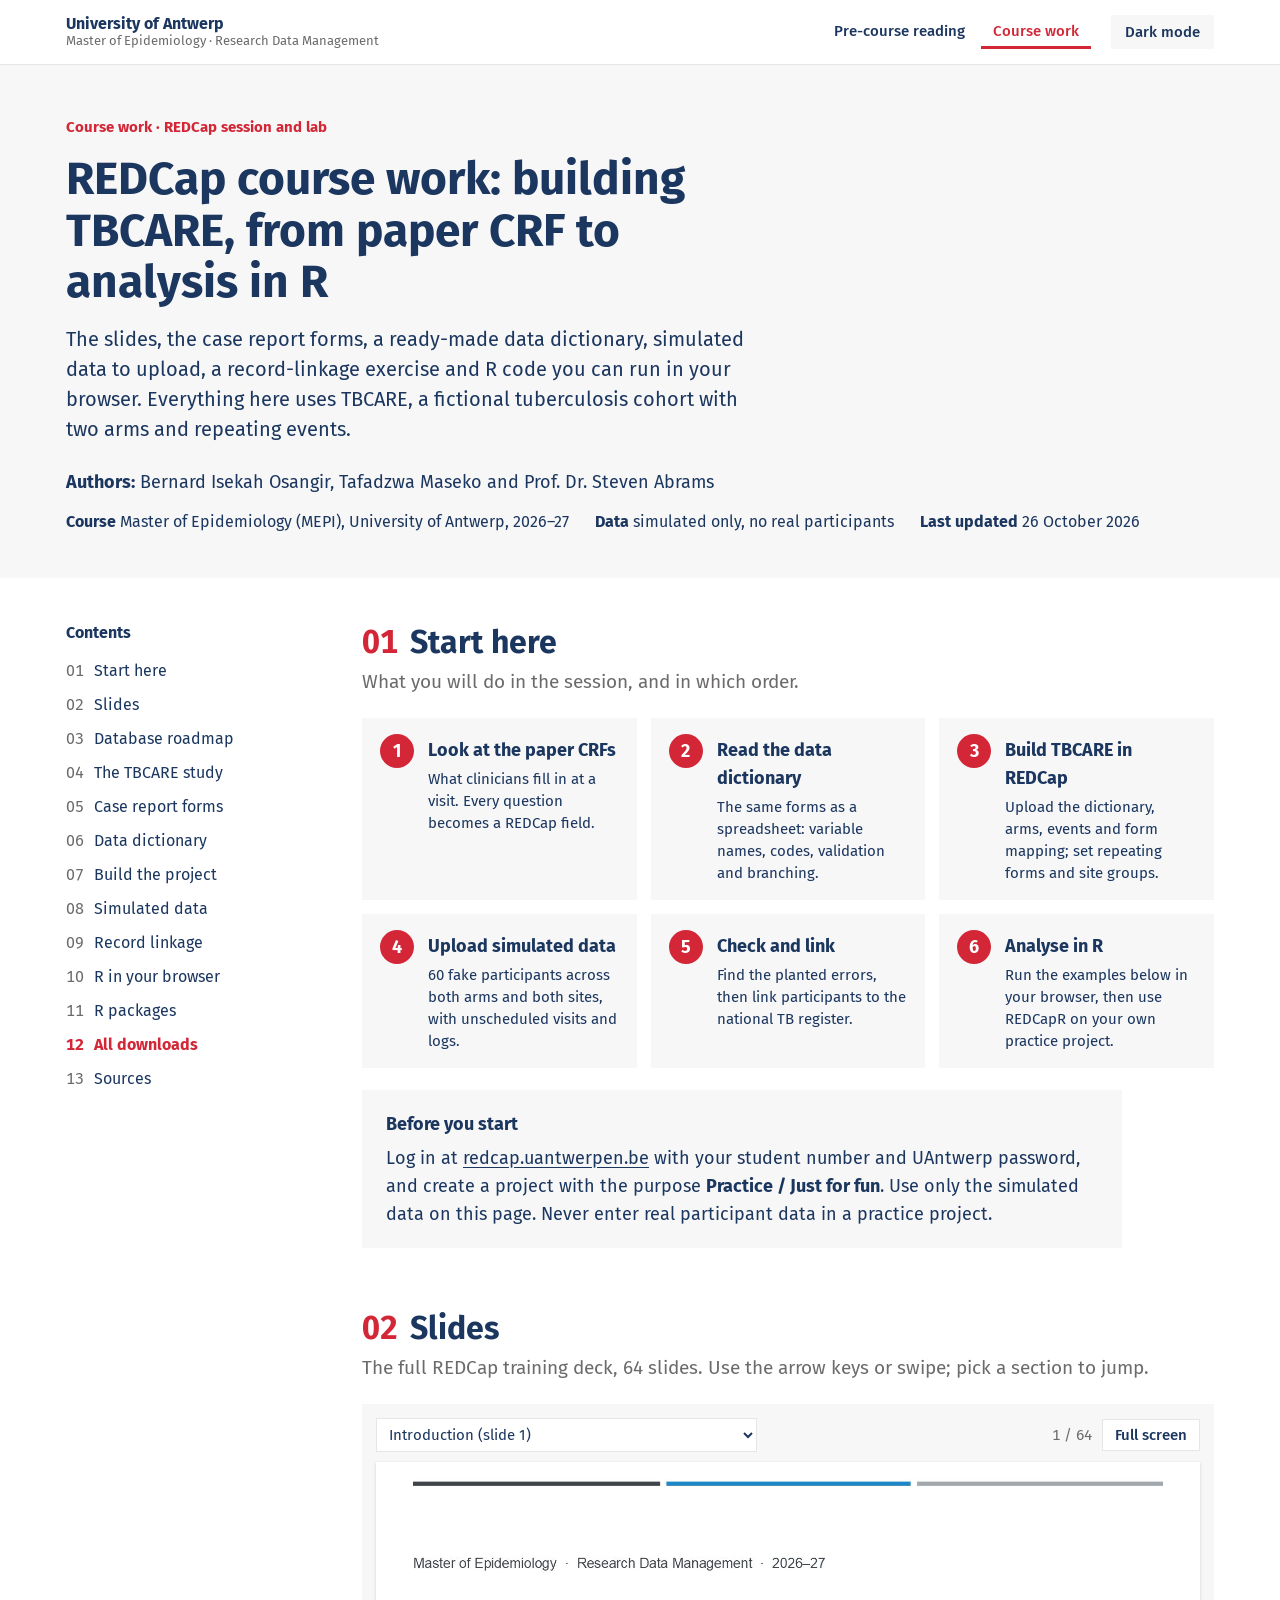
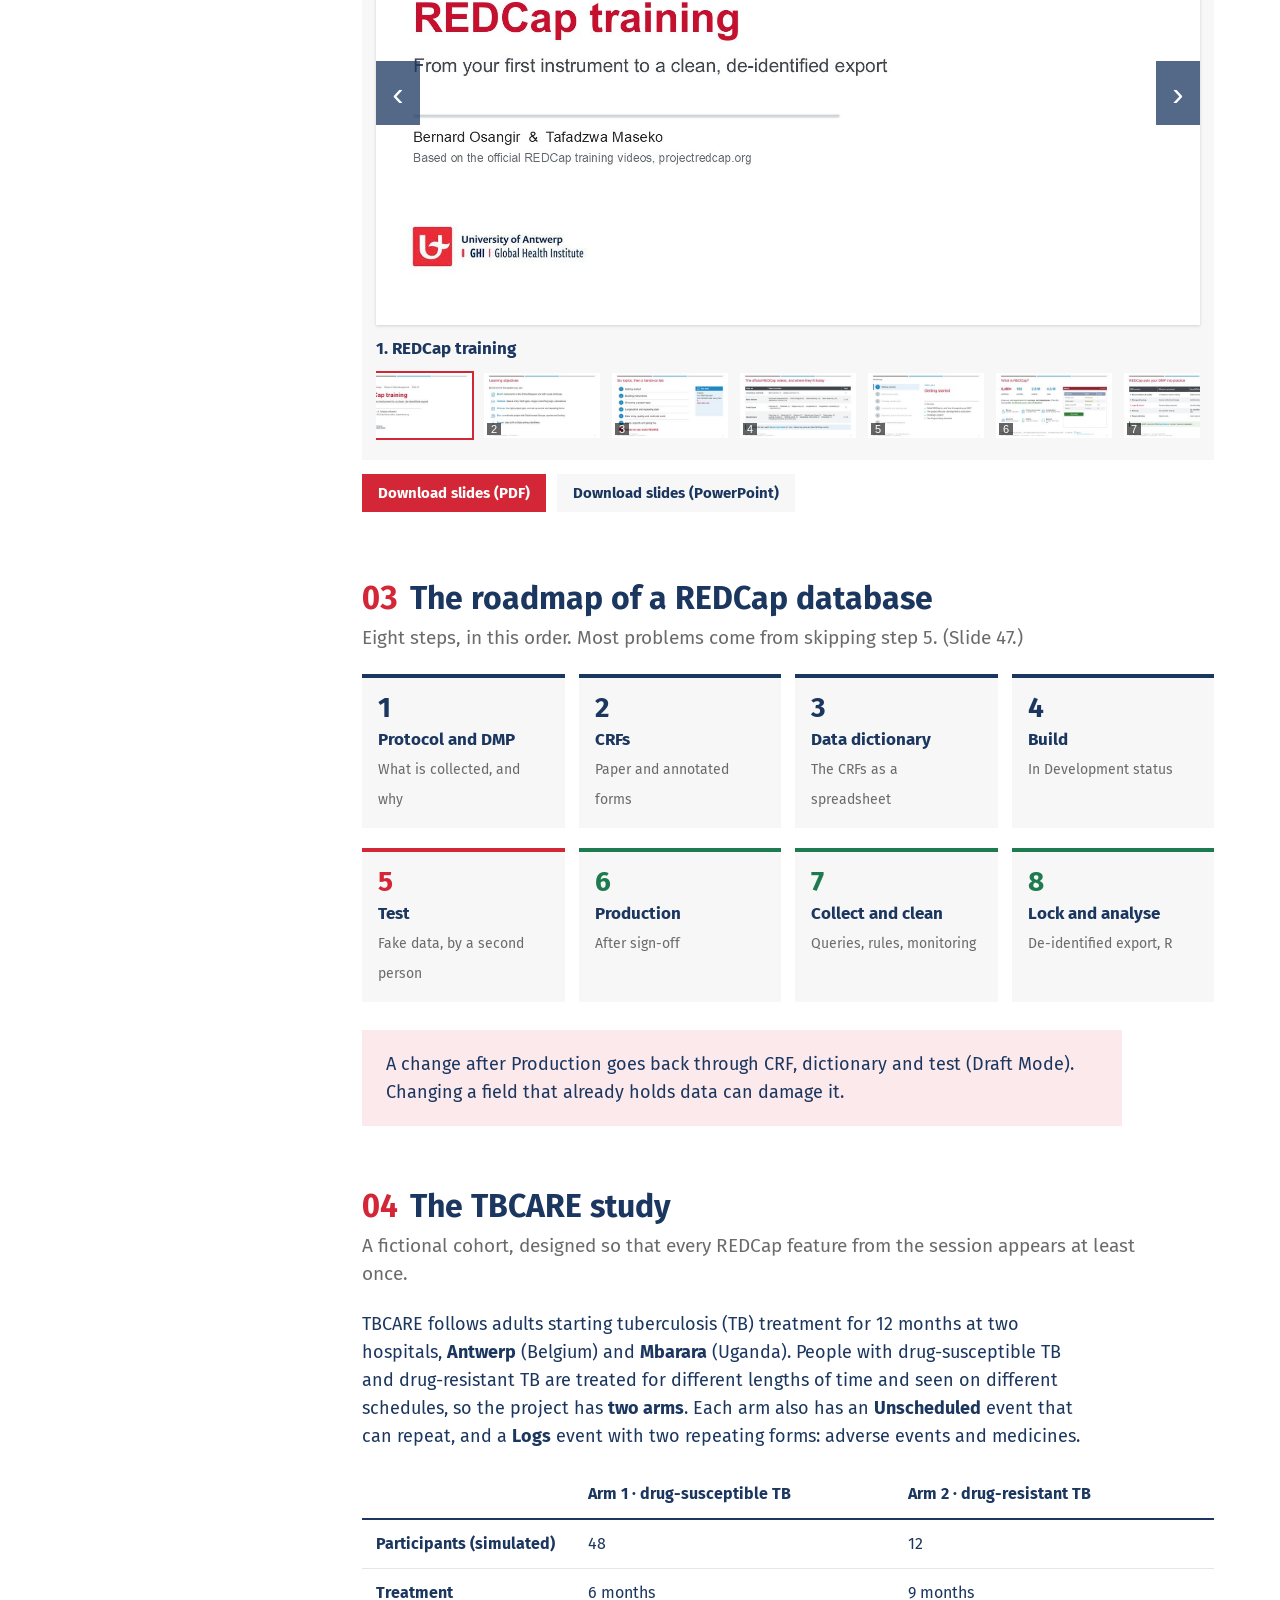
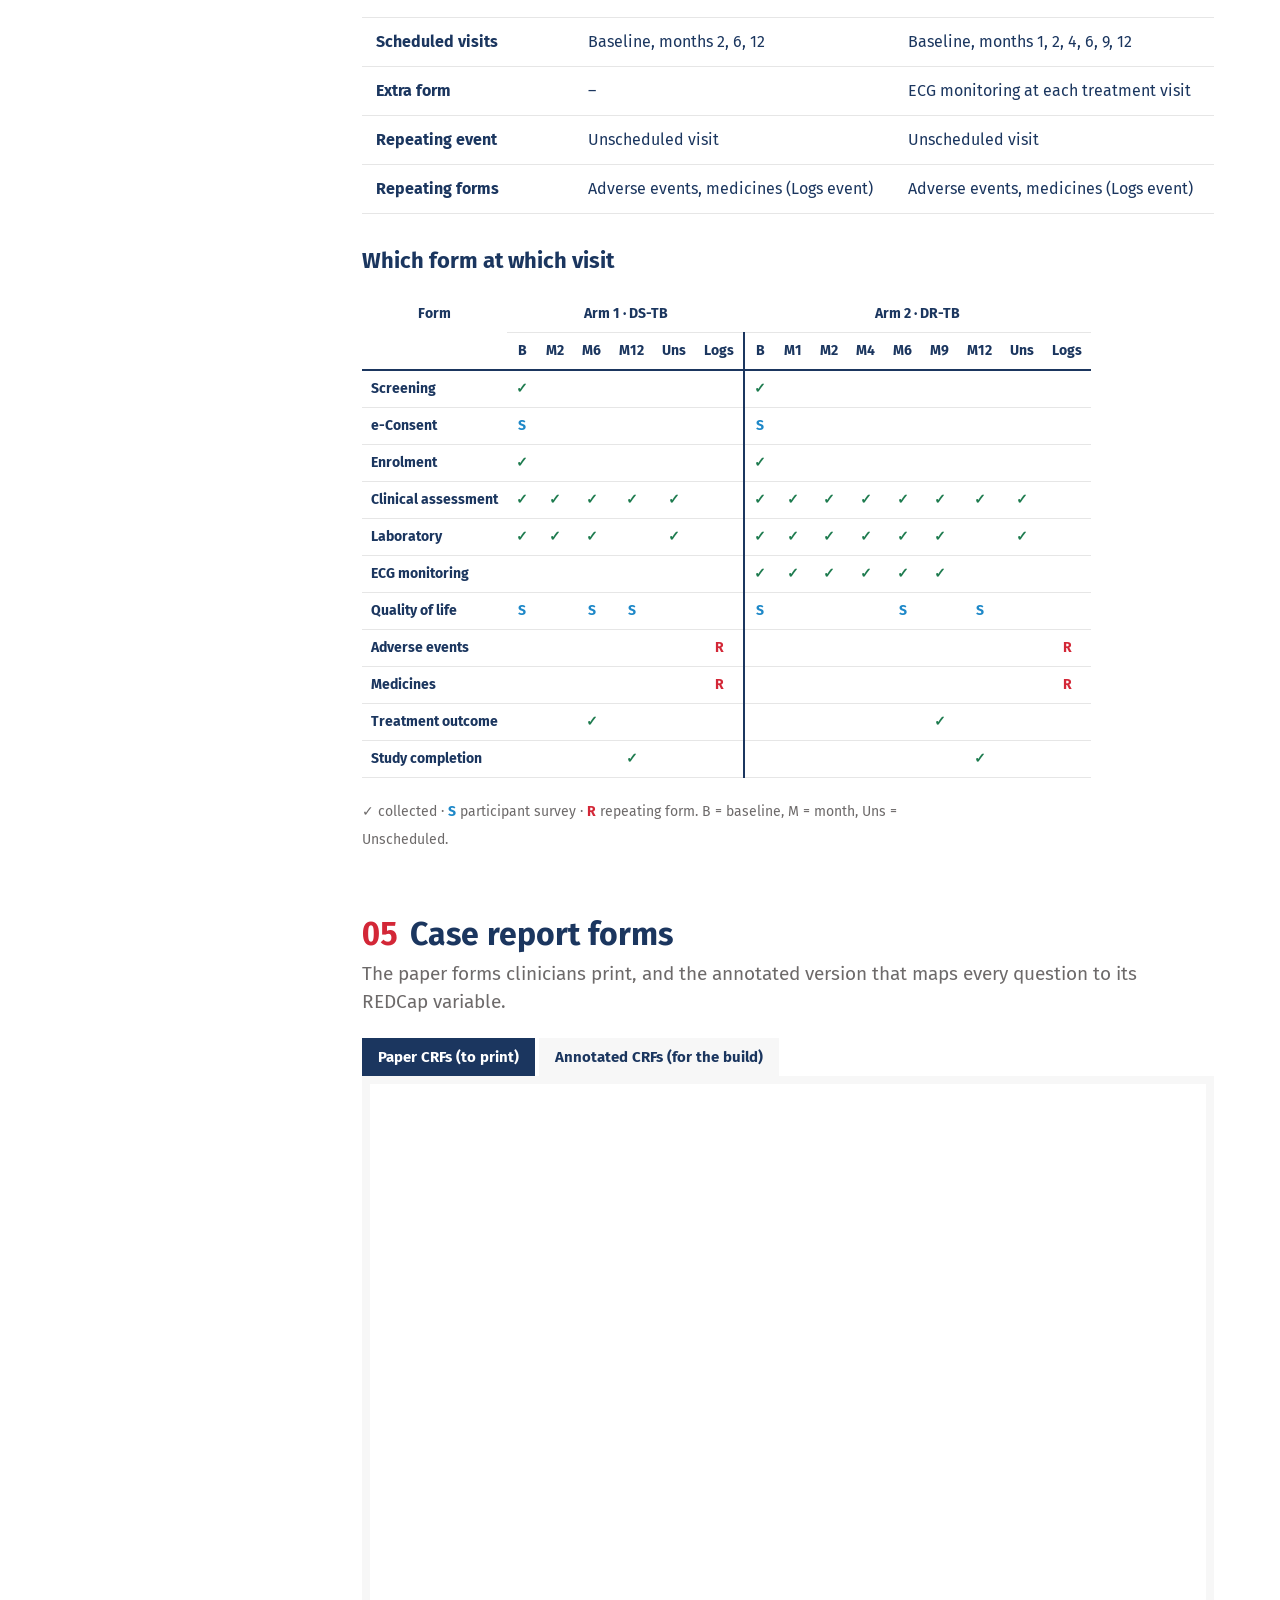
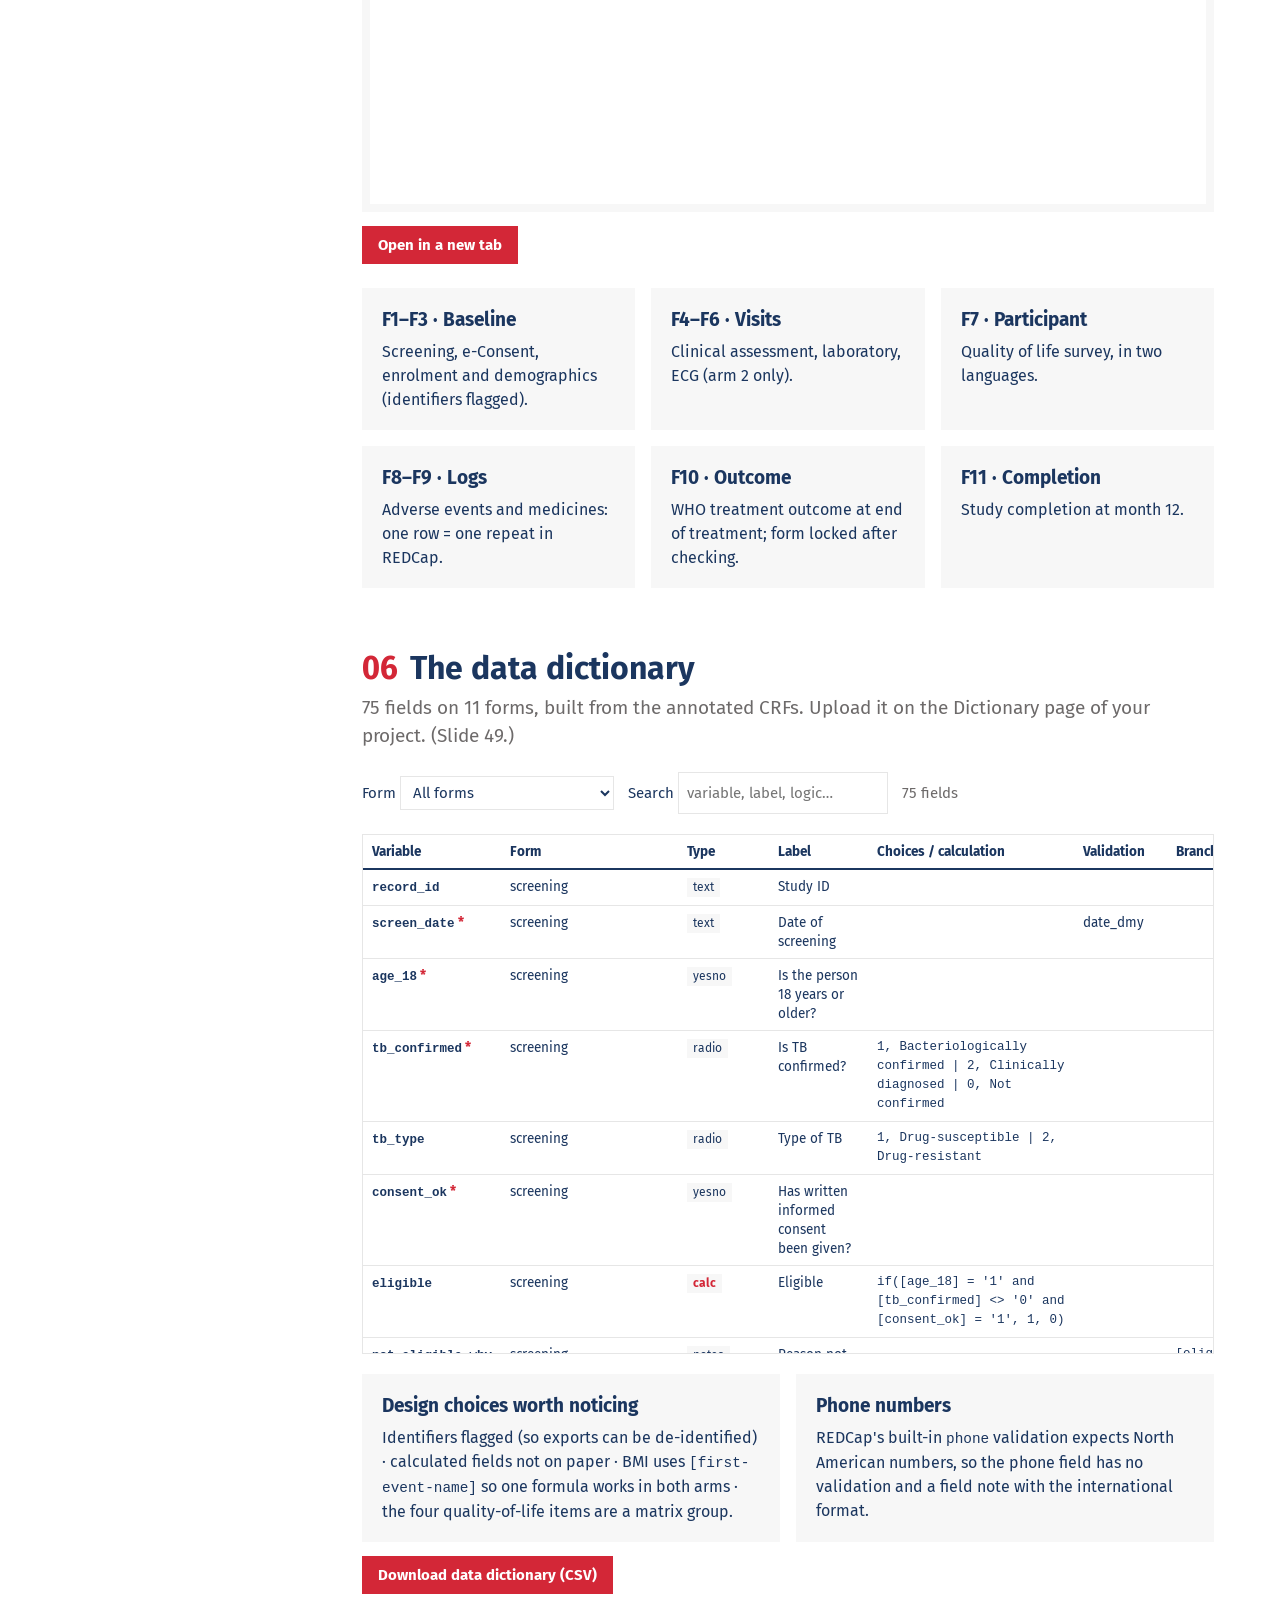
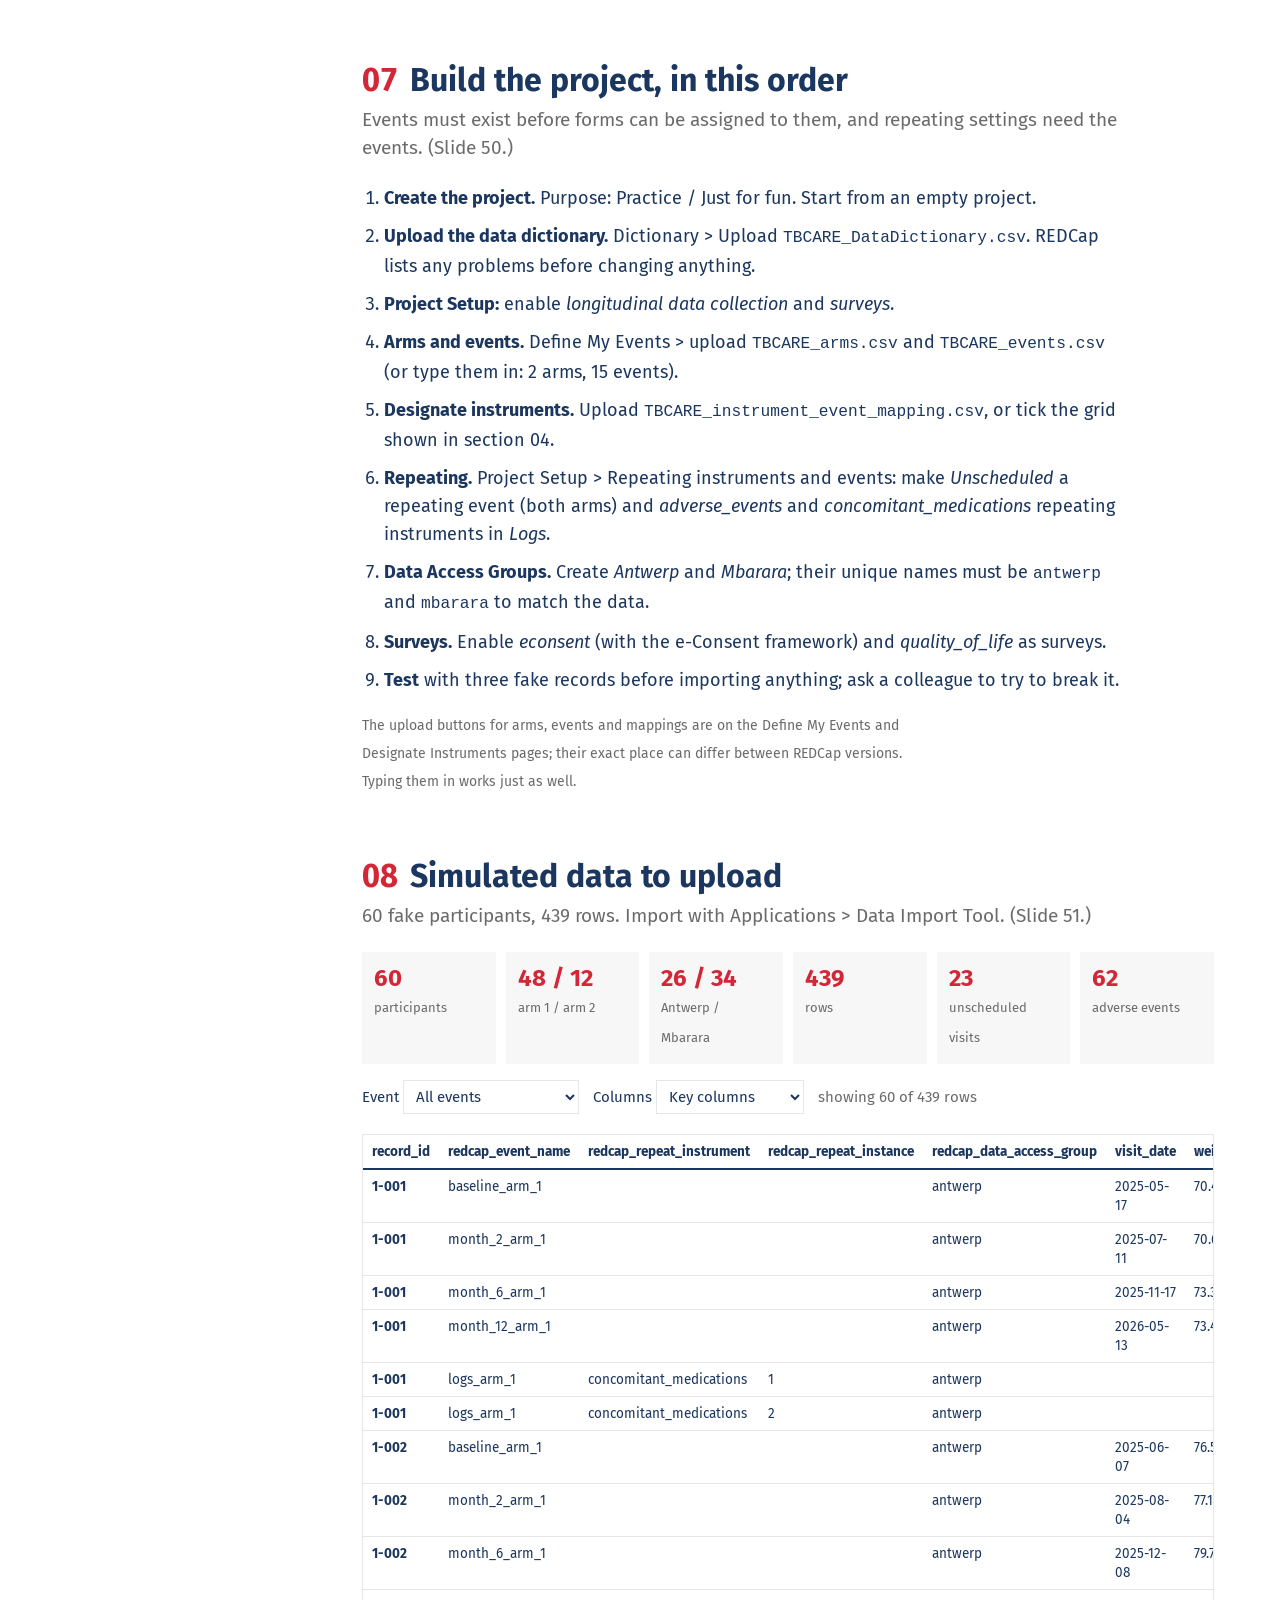
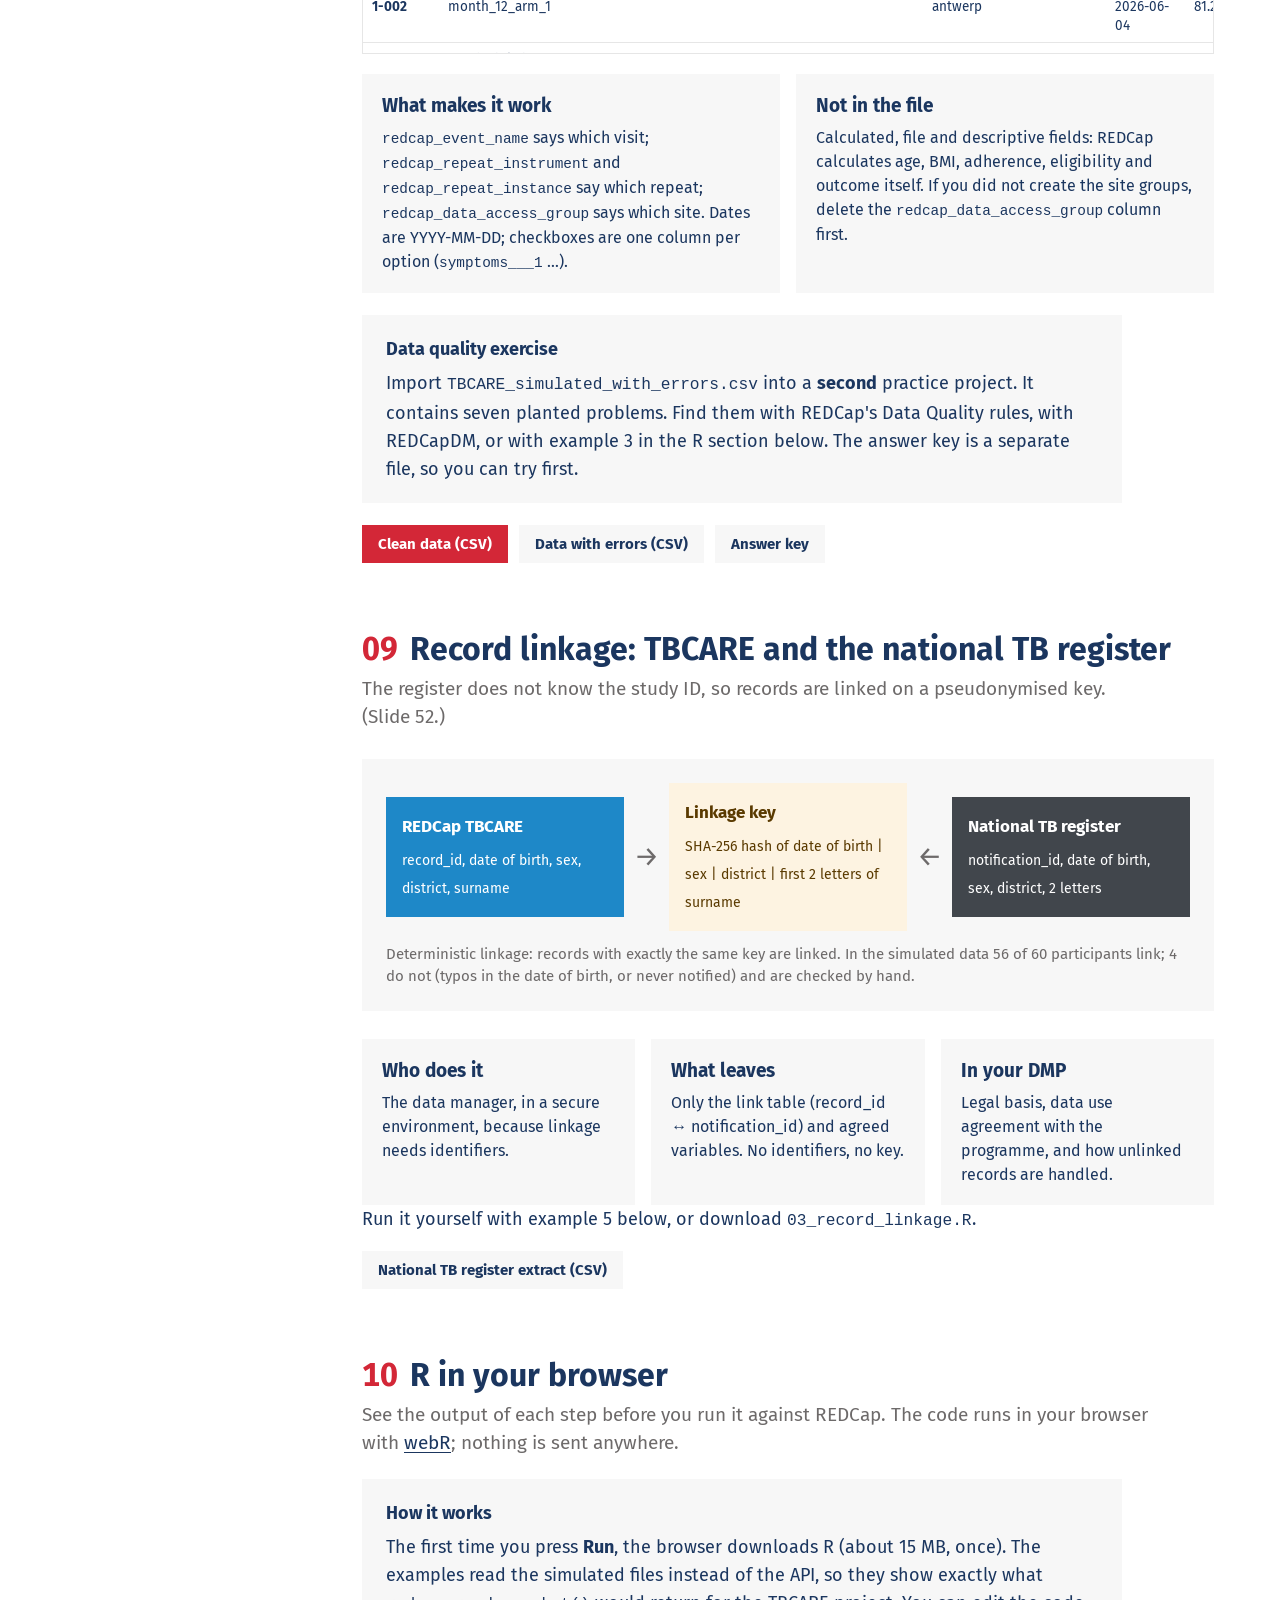
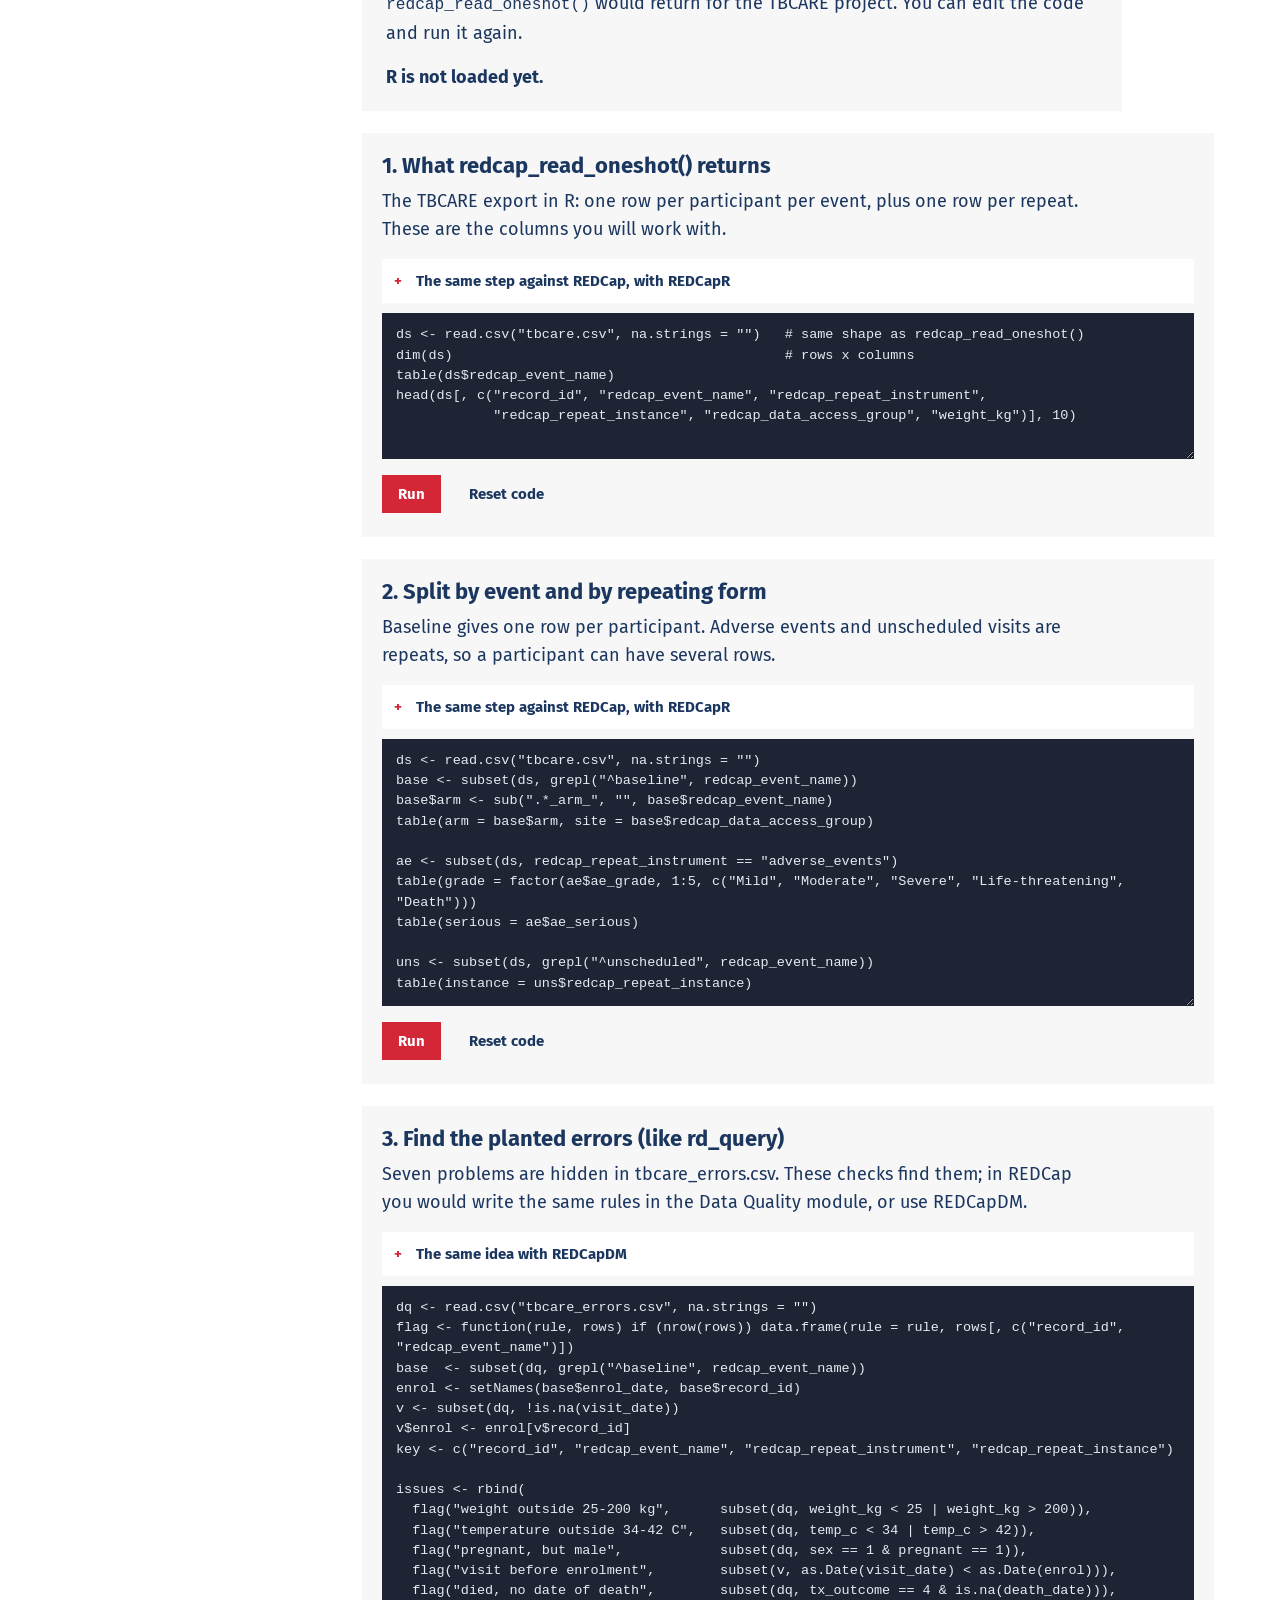
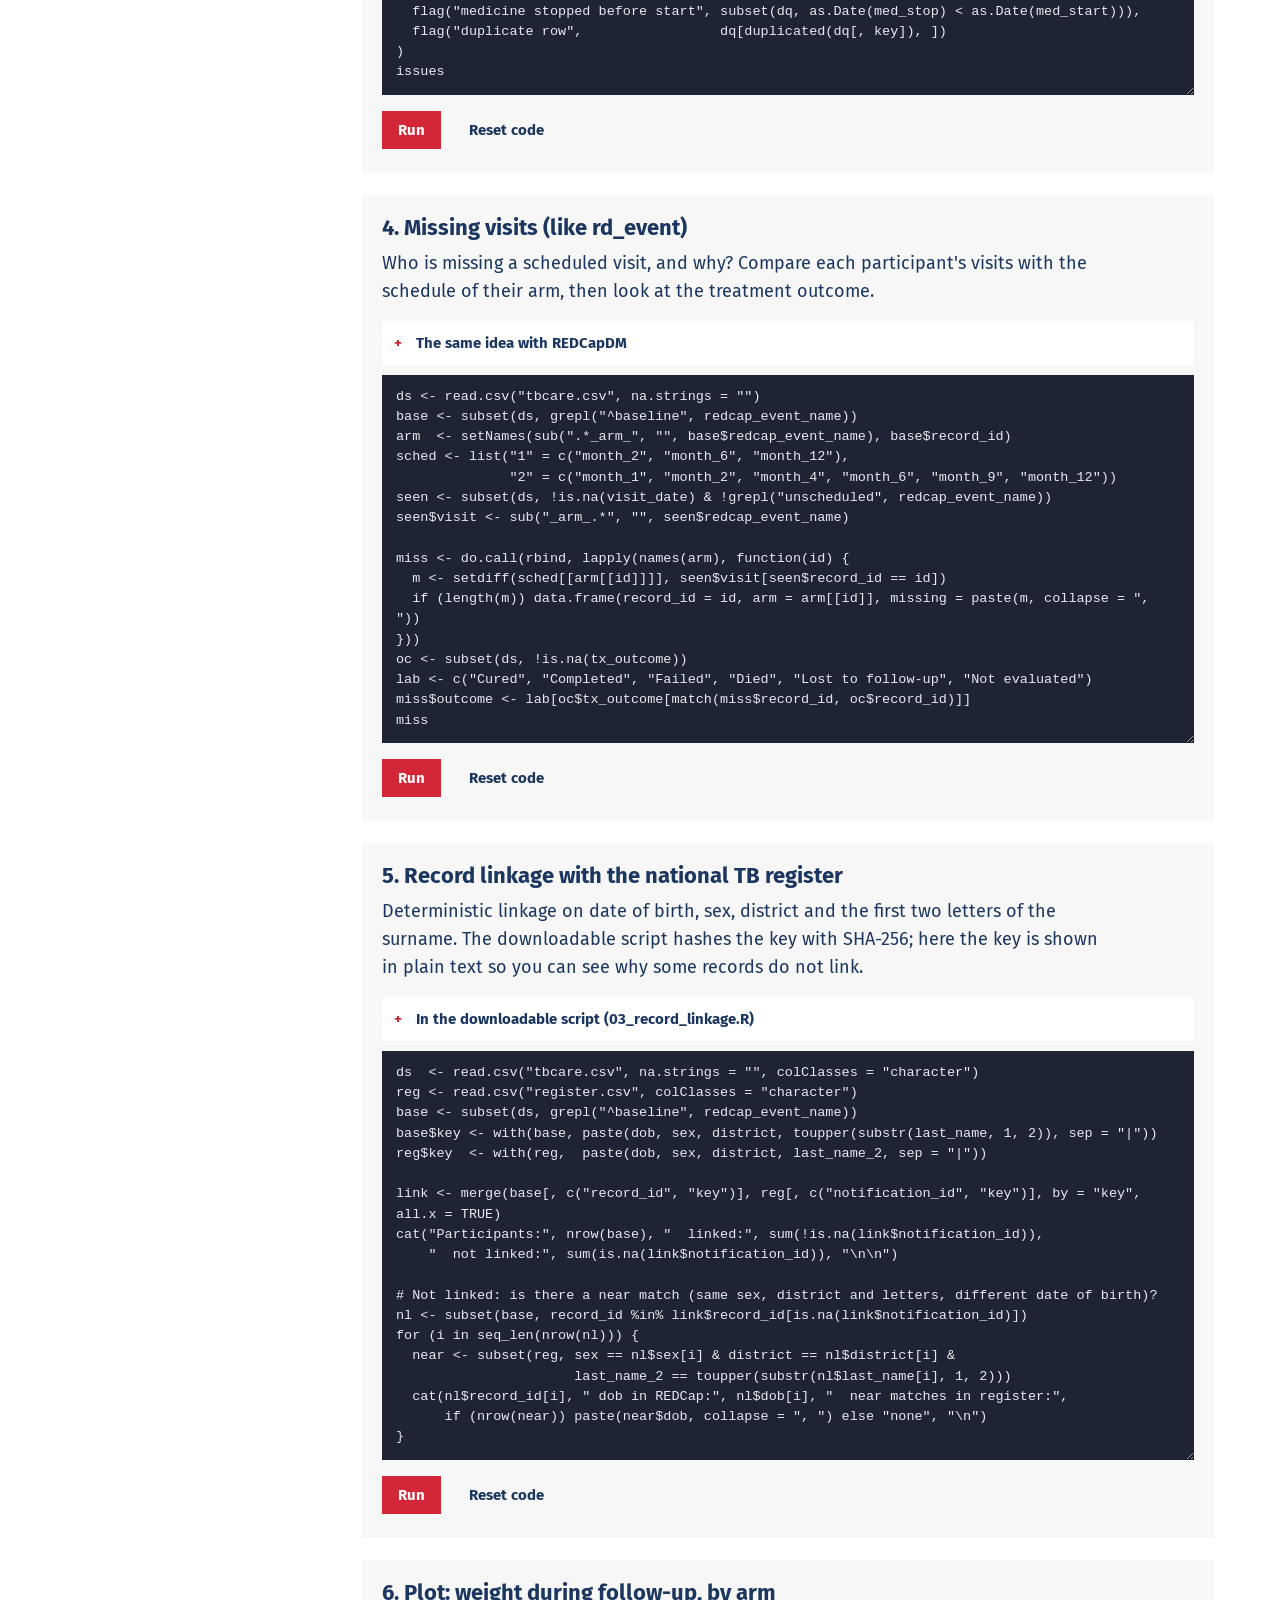
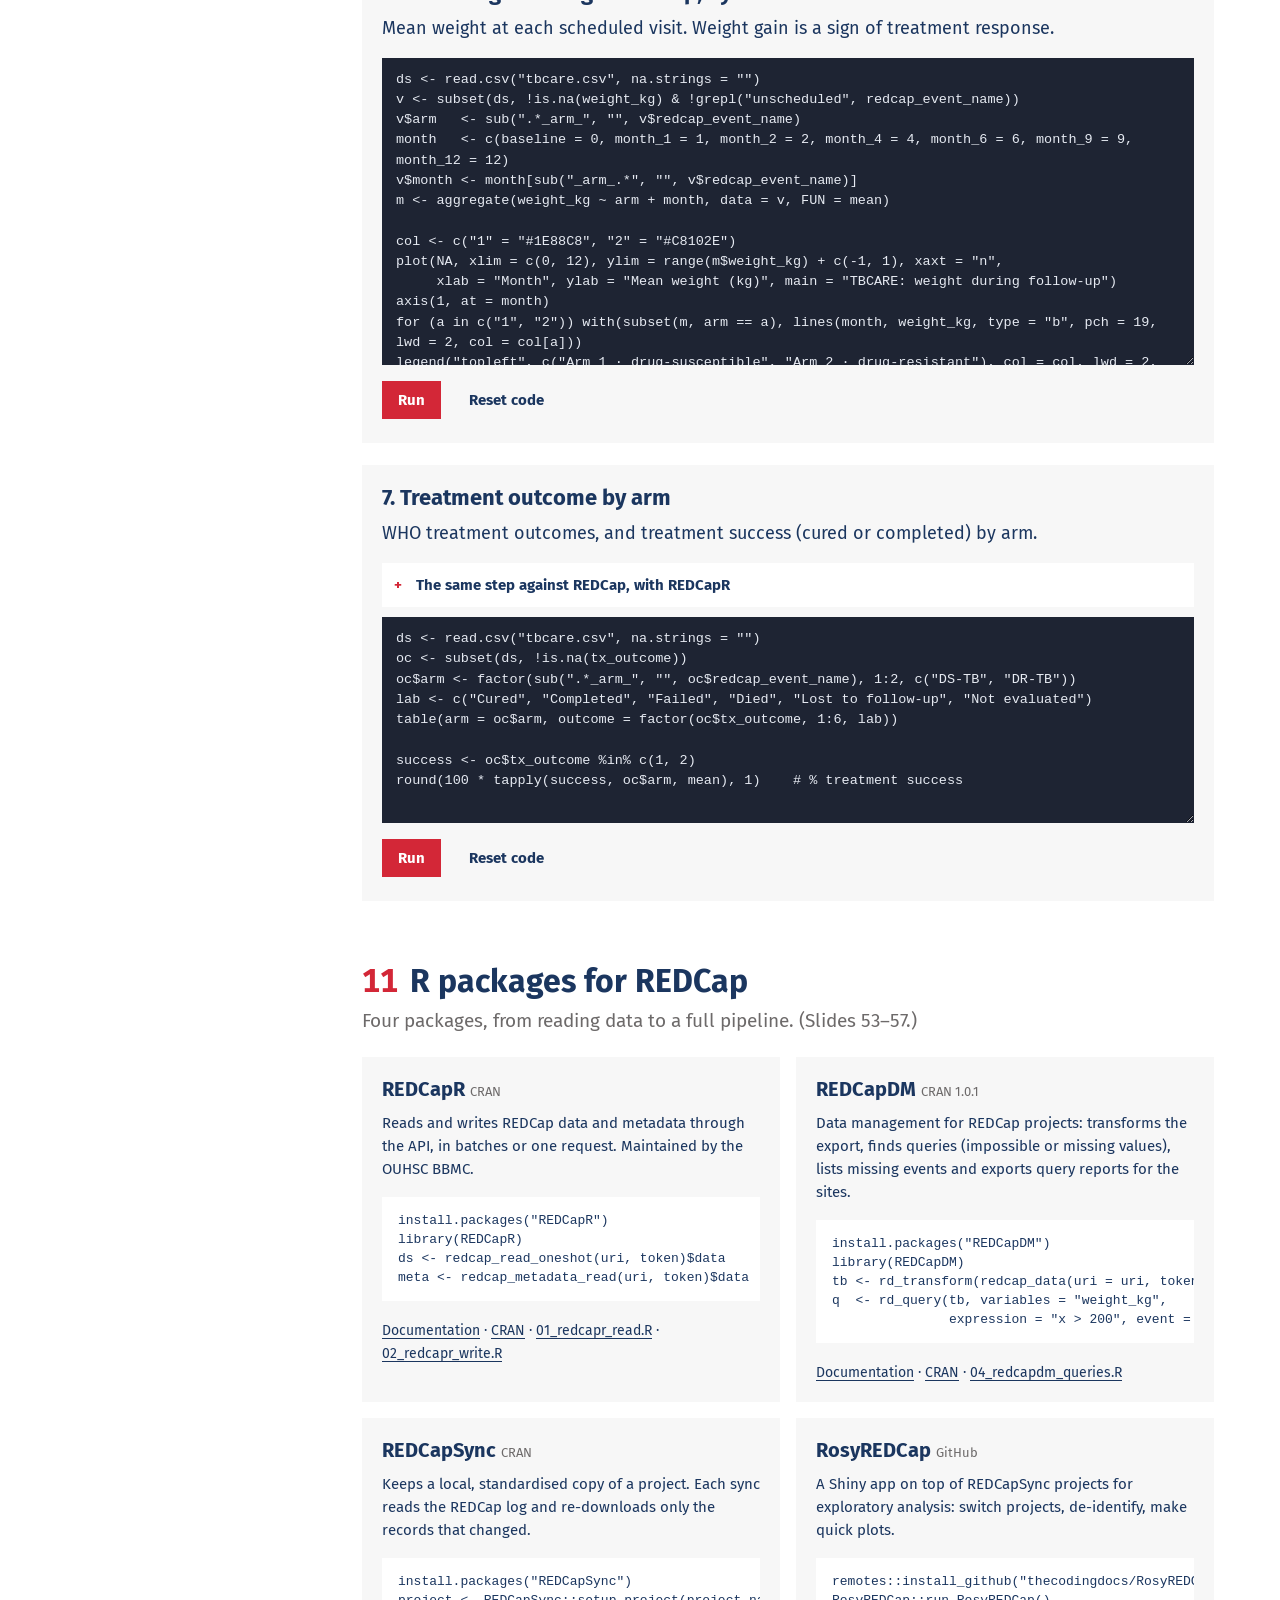
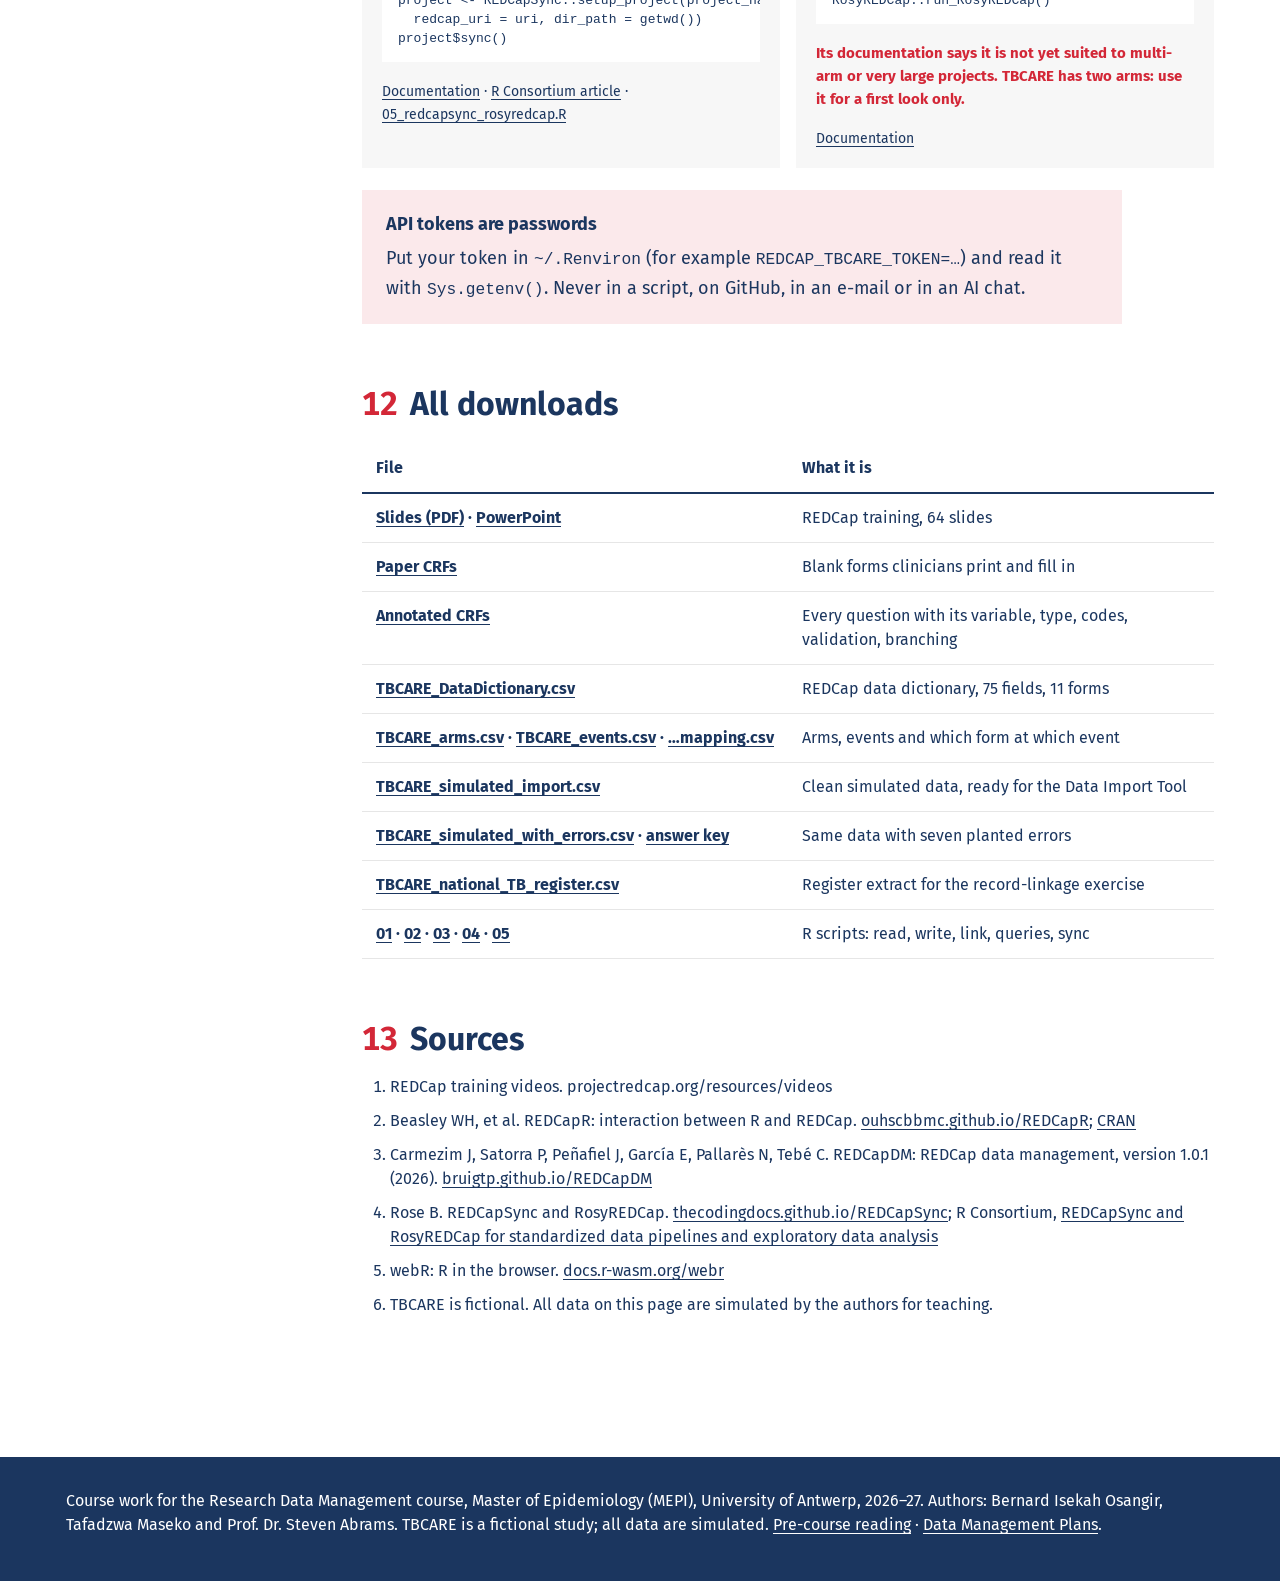
==== coursework/index.html @ 389f0126 "Add REDCap course-work page: slides, TBCARE CRFs, data kit and R in the browser - Slide viewer for t" ====
<!doctype html>
<html lang="en">
<head>
<meta charset="utf-8">
<meta name="viewport" content="width=device-width, initial-scale=1">
<title>REDCap: Course Work</title>
<meta name="description" content="REDCap course work for the Research Data Management course, Master of Epidemiology, University of Antwerp: slides, TBCARE case report forms, data dictionary, simulated data, record linkage and R you can run in the browser.">
<link rel="preconnect" href="https://fonts.googleapis.com">
<link rel="preconnect" href="https://fonts.gstatic.com" crossorigin>
<link href="https://fonts.googleapis.com/css2?family=Fira+Sans:ital,wght@0,400;0,500;0,700;1,400&display=swap" rel="stylesheet">
<style>
/* Colours and type follow uantwerpen.be: navy text, red accent, light-grey panels.
   UAntwerp uses ITC Officina Sans (licensed); Fira Sans is the closest free match. */
:root{
  --navy:#1B365F; --red:#D32737; --grey:#6D6A6A; --panel:#F7F7F7; --line:#E6E6E6; --white:#ffffff; --link:#1B365F;
  /* aliases used by the inline diagrams */
  --bg:var(--white); --surface:var(--white); --surface-2:var(--panel); --text:var(--navy); --muted:var(--grey);
  --accent:var(--navy); --accent-soft:var(--panel); --accent-2:var(--red); --accent-2-soft:var(--panel); --gold:var(--navy); --gold-soft:var(--panel);
  --footer-bg:#1B365F; --footer-text:#ffffff; --ok:#1E7B4F; --ok-soft:#E5F3EC; --bad-soft:#FBE9EB;
}
/* Dark mode: same navy/red identity, light text on deep navy */
@media (prefers-color-scheme: dark){
  :root:not([data-theme="light"]){
    --navy:#E6ECF4; --red:#FF6B74; --grey:#A9B4C2; --panel:#17263C; --line:#2A3C57; --white:#0E1A2B; --link:#E6ECF4;
    --footer-bg:#08111D; --footer-text:#E6ECF4; --ok:#5FD39A; --ok-soft:#173A2C; --bad-soft:#3E1D24;
  }
}
:root[data-theme="dark"]{
  --navy:#E6ECF4; --red:#FF6B74; --grey:#A9B4C2; --panel:#17263C; --line:#2A3C57; --white:#0E1A2B; --link:#E6ECF4;
  --footer-bg:#08111D; --footer-text:#E6ECF4; --ok:#5FD39A; --ok-soft:#173A2C; --bad-soft:#3E1D24;
}
*{box-sizing:border-box}
html{scroll-behavior:smooth}
body{margin:0;background:var(--white);color:var(--navy);font:18px/28px "Fira Sans",Helvetica,Arial,sans-serif;-webkit-font-smoothing:antialiased}
a{color:var(--link);text-decoration:underline;text-underline-offset:3px}
a:hover{color:var(--red)}
.wrap{max-width:1180px;margin:0 auto;padding:0 16px}
.topbar{border-bottom:1px solid var(--line)}
.topbar .wrap{display:flex;align-items:center;gap:12px;height:64px;font-weight:700;font-size:16px;line-height:1.15}
.topbar .mark{width:30px;height:30px;background:var(--red);border-radius:4px;flex:none}
.topbar small{display:block;font-weight:400;color:var(--grey);font-size:13px}
.theme-toggle{margin-left:auto;font:500 15px "Fira Sans",Helvetica,Arial,sans-serif;background:var(--panel);color:var(--navy);border:0;padding:8px 14px;cursor:pointer}
.theme-toggle:hover{color:var(--red)}
/* Practice quiz */
.pq{background:var(--panel);padding:24px;margin:8px 0 36px;max-width:76ch}
.pq-top{display:flex;flex-wrap:wrap;justify-content:space-between;gap:8px;font-size:15px;color:var(--grey);margin-bottom:10px}
.pq-top b{color:var(--navy)}
.pq-bar{height:6px;background:var(--line);margin-bottom:20px}
.pq-bar span{display:block;height:100%;width:0;background:var(--red);transition:width .4s ease}
.pq-card{transition:opacity .35s ease, transform .35s ease}
.pq-card.out{opacity:0;transform:translateY(-12px)}
.pq-card.in{opacity:0;transform:translateY(12px)}
.pq-q{font-size:21px;line-height:30px;font-weight:700;margin:0 0 16px}
.pq-opts{display:grid;gap:10px}
.pq-opt{text-align:left;font:inherit;font-size:17px;line-height:25px;color:var(--navy);background:var(--white);border:2px solid transparent;padding:12px 16px;cursor:pointer}
.pq-opt:hover:not(:disabled){border-color:var(--navy)}
.pq-opt:disabled{cursor:default}
.pq-opt.correct{border-color:var(--ok);background:var(--ok-soft)}
.pq-opt.wrong{border-color:var(--red);background:var(--bad-soft)}
.pq-fb{margin-top:16px;padding:14px 16px;background:var(--white);font-size:17px;line-height:26px}
.pq-fb[hidden]{display:none}
.pq-fb .yay{display:inline-block;font-size:26px;font-weight:700;color:var(--ok);animation:pop .5s ease}
.pq-fb .nope{font-weight:700;color:var(--red)}
.pq-btn{font:700 16px "Fira Sans",Helvetica,Arial,sans-serif;background:var(--red);color:#fff;border:0;padding:11px 20px;cursor:pointer;margin-top:14px}
.pq-btn:hover{filter:brightness(1.08)}
.pq-end{text-align:center;padding:12px 0}
.pq-end .big{font-size:40px;line-height:48px;font-weight:700;margin:6px 0}
.pq-end .score{font-size:20px;margin:0 0 6px}
@keyframes pop{0%{transform:scale(.4);opacity:0}70%{transform:scale(1.15);opacity:1}100%{transform:scale(1)}}
@media (prefers-reduced-motion: reduce){.pq-card,.pq-bar span{transition:none}.pq-fb .yay{animation:none}}
header.hero{background:var(--panel)}
.hero .wrap{padding-top:48px;padding-bottom:44px}
.eyebrow{font-weight:700;font-size:15px;color:var(--red);margin:0 0 12px}
h1{font-size:clamp(32px,4.6vw,46px);line-height:1.12;font-weight:700;margin:0 0 16px;max-width:24ch}
.lede{font-size:20px;line-height:30px;max-width:62ch;margin:0 0 24px}
.meta{display:flex;flex-wrap:wrap;gap:6px 26px;font-size:16px;line-height:24px}
.meta b{font-weight:700}
.authors{font-size:18px;margin:0 0 14px}
.layout{display:grid;grid-template-columns:240px minmax(0,1fr);gap:56px;padding-top:44px;padding-bottom:80px}
nav.toc{position:sticky;top:20px;align-self:start;font-size:16px;line-height:22px;max-height:calc(100vh - 40px);overflow:auto}
nav.toc p{font-weight:700;margin:0 0 10px}
nav.toc ol{list-style:none;margin:0;padding:0;counter-reset:t}
nav.toc li{counter-increment:t;margin:0}
nav.toc a{display:flex;gap:10px;padding:6px 0;color:var(--navy);text-decoration:none}
nav.toc a::before{content:counter(t,decimal-leading-zero);color:var(--grey);font-variant-numeric:tabular-nums}
nav.toc a:hover,nav.toc a.active{color:var(--red)}
nav.toc a.active{font-weight:700}
nav.toc a.active::before{color:var(--red)}
main{min-width:0}
section{margin-bottom:60px;scroll-margin-top:16px}
h2{font-size:32px;line-height:40px;font-weight:700;margin:0 0 6px}
h2 .num{color:var(--red);margin-right:12px;font-variant-numeric:tabular-nums}
.sub{color:var(--grey);font-size:19px;margin:0 0 22px}
h3{font-size:22px;line-height:30px;font-weight:700;margin:32px 0 8px}
p{margin:0 0 16px;max-width:72ch}
ul,ol{max-width:70ch;padding-left:22px}
li{margin-bottom:6px}
strong,b{font-weight:700}
code{font-family:Consolas,"Courier New",monospace;font-size:.9em}
sup{line-height:0;vertical-align:super}
sup.cite a{font-weight:700;font-size:12px;text-decoration:none;padding:0 2px;color:var(--red)}
.callout{background:var(--panel);padding:20px 24px;margin:22px 0;max-width:76ch}
.callout-title{font-weight:700;font-size:18px;margin:0 0 6px}
.callout p:last-child,.callout ul:last-child{margin-bottom:0}
.grid{display:grid;gap:16px}
.g3{grid-template-columns:repeat(3,minmax(0,1fr))}
.g2{grid-template-columns:repeat(2,minmax(0,1fr))}
.card{background:var(--panel);padding:18px 20px}
.card h4{margin:0 0 6px;font-size:19px;font-weight:700}
.card p{font-size:16px;line-height:24px;margin:0}
figure{margin:28px 0;background:var(--panel);padding:24px}
figure svg{width:100%;height:auto;display:block}
figcaption{font-size:15px;line-height:22px;color:var(--grey);margin-top:12px}
.tablewrap{overflow-x:auto;margin:20px 0}
table{border-collapse:collapse;width:100%;font-size:16px;line-height:24px}
th,td{text-align:left;vertical-align:top;padding:12px 14px;border-bottom:1px solid var(--line)}
th{font-weight:700;white-space:nowrap;border-bottom:2px solid var(--navy)}
td:first-child{font-weight:700;white-space:nowrap}
.tag{display:inline-block;font-size:13px;font-weight:400;color:var(--grey)}
.sections{display:grid;gap:16px;margin:20px 0}
.sec{display:grid;grid-template-columns:48px minmax(0,1fr);gap:16px;background:var(--panel);padding:20px}
.sec .n{font-weight:700;font-size:30px;line-height:1;color:var(--red)}
.sec h4{font-size:20px;font-weight:700;margin:0 0 6px}
.sec p{font-size:17px;line-height:26px;margin:0 0 8px}
.sec .ex{font-size:16px;line-height:24px;background:var(--white);padding:12px 14px;margin-top:8px}
.sec .ex b{font-size:14px;color:var(--red)}
.checklist{list-style:none;padding:0;max-width:72ch}
.checklist li{display:flex;gap:12px;align-items:flex-start;padding:12px 14px;background:var(--panel);margin-bottom:8px}
.checklist input{margin-top:6px;width:18px;height:18px;accent-color:var(--red);flex:none}
.checklist label{cursor:pointer}
.checklist input:checked + label{color:var(--grey);text-decoration:line-through}
details{background:var(--panel);margin-bottom:8px;max-width:76ch}
summary{cursor:pointer;padding:14px 18px;font-weight:700;list-style:none;display:flex;gap:10px}
summary::-webkit-details-marker{display:none}
summary::before{content:"+";color:var(--red);font-weight:700;width:12px;flex:none}
details[open] summary::before{content:"\2013"}
details .ans{padding:0 18px 16px 40px;font-size:17px;line-height:26px}
details .ans p{margin-bottom:8px}
dl.gloss{display:grid;grid-template-columns:minmax(150px,220px) minmax(0,1fr);gap:10px 22px;max-width:80ch}
dl.gloss dt{font-weight:700}
dl.gloss dd{margin:0;font-size:17px;line-height:26px}
ol.refs{font-size:16px;line-height:24px;max-width:none;padding-left:28px}
ol.refs li{margin-bottom:10px;scroll-margin-top:16px;overflow-wrap:anywhere}
ol.refs li:target{background:var(--panel)}
footer{background:var(--footer-bg);color:var(--footer-text);font-size:16px;line-height:24px;padding:32px 0 44px}
footer a{color:var(--footer-text)}
pre{background:var(--panel);padding:14px 16px;overflow-x:auto;font-size:15px;line-height:22px;margin:0 0 18px;max-width:76ch}
pre code{font-size:inherit}
@media (max-width:900px){
  .layout{grid-template-columns:minmax(0,1fr);gap:20px}
  nav.toc{position:static;max-height:none;background:var(--panel);padding:16px}
  .g3,.g2{grid-template-columns:minmax(0,1fr)}
}
@media (max-width:560px){
  body{font-size:17px;line-height:26px}
  .lede{font-size:18px;line-height:27px}
  h2{font-size:27px;line-height:34px}
  .sec{grid-template-columns:minmax(0,1fr);gap:6px}
  dl.gloss{grid-template-columns:minmax(0,1fr);gap:2px}
  dl.gloss dd{margin-bottom:10px}
}
@media print{nav.toc,.topbar{display:none}.layout{display:block}}

/* ---- course-work page additions ---- */
.sitenav{display:flex;gap:4px;margin-left:auto}
.sitenav a{font-size:15px;font-weight:500;text-decoration:none;color:var(--navy);padding:8px 12px}
.sitenav a[aria-current="page"]{color:var(--red);box-shadow:inset 0 -3px 0 var(--red)}
.sitenav + .theme-toggle{margin-left:8px}
.steps{display:grid;grid-template-columns:repeat(3,minmax(0,1fr));gap:14px;margin:8px 0 20px}
.step{display:flex;gap:14px;background:var(--panel);padding:16px 18px}
.step .n{flex:none;width:34px;height:34px;border-radius:50%;background:var(--red);color:#fff;font-weight:700;display:grid;place-items:center}
.step h4{margin:2px 0 4px;font-size:18px}.step p{margin:0;font-size:15px;line-height:22px}
.callout.warn{background:var(--bad-soft)}
.btn{display:inline-block;font:700 15px "Fira Sans",Helvetica,Arial,sans-serif;background:var(--red);color:#fff;border:0;padding:10px 16px;text-decoration:none;cursor:pointer;margin:0 6px 6px 0}
.btn:hover{color:#fff;filter:brightness(1.08)}
.btn.ghost{background:var(--panel);color:var(--navy)}
.btn.ghost:hover{color:var(--red)}
.btn:disabled{opacity:.6;cursor:wait}
.dl{margin-top:14px}
/* slide viewer */
.viewer{background:var(--panel);padding:14px;outline:none}
.viewer:focus-visible{box-shadow:0 0 0 3px var(--red)}
.viewer:fullscreen{background:#111;display:flex;flex-direction:column;justify-content:center;padding:20px}
.viewer:fullscreen .vtitle,.viewer:fullscreen .vcount{color:#eee}
.vbar{display:flex;flex-wrap:wrap;gap:10px;align-items:center;margin-bottom:10px}
.vbar select{font:inherit;font-size:15px;padding:6px 8px;background:var(--white);color:var(--navy);border:1px solid var(--line);max-width:100%}
.vcount{font-size:15px;color:var(--grey);margin-left:auto;font-variant-numeric:tabular-nums}
.vbtn{font:500 15px "Fira Sans",Helvetica,Arial,sans-serif;background:var(--white);color:var(--navy);border:1px solid var(--line);padding:6px 12px;cursor:pointer}
.vstage{position:relative}
.vstage img{display:block;width:100%;height:auto;aspect-ratio:16/9;background:#fff;box-shadow:0 1px 3px rgba(0,0,0,.15)}
.viewer:fullscreen .vstage img{max-height:80vh;width:auto;margin:0 auto}
.vnav{position:absolute;top:50%;transform:translateY(-50%);width:44px;height:64px;border:0;background:rgba(27,54,95,.75);color:#fff;font-size:34px;line-height:1;cursor:pointer}
.vnav:hover{background:var(--red)}
.vnav.prev{left:0}.vnav.next{right:0}
.vtitle{font-weight:700;margin:10px 0 8px;font-size:17px}
.thumbs{display:flex;gap:8px;overflow-x:auto;padding-bottom:6px;scrollbar-width:thin}
.thumb{flex:none;width:120px;border:2px solid transparent;padding:0;background:none;cursor:pointer;position:relative}
.thumb img{display:block;width:100%;height:auto}
.thumb span{position:absolute;left:3px;bottom:3px;background:rgba(0,0,0,.6);color:#fff;font-size:11px;padding:0 4px}
.thumb.on{border-color:var(--red)}
/* roadmap */
ol.road{list-style:none;padding:0;display:grid;grid-template-columns:repeat(4,minmax(0,1fr));gap:14px;counter-reset:r;max-width:none}
ol.road li{counter-increment:r;background:var(--panel);padding:16px 16px 14px;position:relative;border-top:4px solid var(--navy)}
ol.road li::before{content:counter(r);display:block;font-size:28px;font-weight:700;color:var(--navy);margin-bottom:4px}
ol.road li.hot{border-top-color:var(--red)}ol.road li.hot::before{color:var(--red)}
ol.road li.ok{border-top-color:var(--ok)}ol.road li.ok::before{color:var(--ok)}
ol.road b{display:block;font-size:17px}ol.road span{font-size:14px;color:var(--grey)}
/* tables */
.tablewrap.tall{max-height:520px;overflow:auto;border:1px solid var(--line)}
.tablewrap.tall thead th{position:sticky;top:0;background:var(--white);z-index:1}
table.dd{font-size:13.5px;line-height:19px}
table.dd td,table.dd th{padding:7px 9px}
table.dd td:first-child{white-space:nowrap}
td.mono,table.dd code{font-family:Consolas,"Courier New",monospace;font-size:12.5px}
.ft{display:inline-block;background:var(--panel);padding:0 6px;font-size:12px}
tr.t-calc .ft{background:var(--accent-2-soft);color:var(--red);font-weight:700}
.idf{color:var(--red);font-weight:700}.req{color:var(--red);font-weight:700}
.filters{display:flex;flex-wrap:wrap;gap:14px;align-items:center;margin:4px 0 10px;font-size:15px}
.filters select,.filters input{font:inherit;font-size:15px;padding:6px 8px;border:1px solid var(--line);background:var(--white);color:var(--navy)}
.filters .count{color:var(--grey)}
table.matrix{font-size:14px;width:auto}
table.matrix th,table.matrix td{padding:6px 9px;text-align:center;white-space:nowrap}
table.matrix td:first-child{text-align:left}
table.matrix th.arm{border-bottom:1px solid var(--line)}
table.matrix .sep{border-left:2px solid var(--navy)}
.c{color:var(--ok);font-weight:700}.s{color:#1E88C8;font-weight:700}.r{color:var(--red);font-weight:700}
.note{font-size:14px;color:var(--grey)}
.stats{display:grid;grid-template-columns:repeat(6,minmax(0,1fr));gap:10px;margin:0 0 16px}
.stats div{background:var(--panel);padding:12px}
.stats b{display:block;font-size:24px;color:var(--red)}.stats span{font-size:13px;color:var(--grey)}
/* tabs + pdf */
.tabs{display:flex;gap:4px;flex-wrap:wrap}
.tab{font:700 15px "Fira Sans",Helvetica,Arial,sans-serif;background:var(--panel);color:var(--navy);border:0;padding:10px 16px;cursor:pointer}
.tab.active{background:var(--navy);color:var(--white)}
.pdfwrap{background:var(--panel);padding:8px}
.pdfwrap iframe{width:100%;height:720px;border:0;background:#fff;display:block}
.forms{margin-top:18px}
/* linkage */
.link-diagram{display:grid;grid-template-columns:1fr auto 1fr auto 1fr;gap:10px;align-items:center}
.lbox{padding:16px;color:#fff;min-height:110px}.lbox b{display:block;font-size:17px;margin-bottom:4px}.lbox span{font-size:14px;line-height:20px}
.lbox.blue{background:#1E88C8}.lbox.dark{background:#41464C}.lbox.amber{background:#FDF3E1;color:#5a3a00}
.larrow{font-size:28px;color:var(--grey)}
/* build list */
ol.buildlist{max-width:76ch}ol.buildlist li{margin-bottom:10px}
/* R */
.status{font-weight:700;margin:6px 0 0}.status.busy{color:#B26A00}.status.ok{color:var(--ok)}.status.err{color:var(--red)}
.rex{background:var(--panel);padding:18px 20px;margin:0 0 22px}
.rex h3{margin:0 0 6px}
.rex textarea{width:100%;font:13.5px/1.5 Consolas,"Courier New",monospace;background:#1E2433;color:#E6EAF2;border:0;padding:12px 14px;resize:vertical;tab-size:2}
.rbar{display:flex;align-items:center;gap:6px;margin-top:8px}
.rtime{font-size:13px;color:var(--grey)}
.rout{background:var(--white);margin:10px 0 0;max-width:none;white-space:pre;font-size:13px;line-height:18px;max-height:420px;overflow:auto}
.rplot canvas{max-width:100%;height:auto;background:#fff;margin-top:10px}
details.eq{background:var(--white);margin:6px 0 10px;max-width:none}
details.eq summary{font-size:15px;padding:8px 12px}
details.eq pre{margin:0 12px 12px;max-width:none}
/* packages */
.pkgs{display:grid;grid-template-columns:repeat(2,minmax(0,1fr));gap:16px}
.pkg{background:var(--panel);padding:18px 20px}
.pkg h4{margin:0 0 6px;font-size:20px}.pkg p{font-size:15px;line-height:23px}
.pkg pre{background:var(--white);font-size:13px;line-height:19px;max-width:none}
.pkg .links{font-size:14px;margin:0}
.warnline{color:var(--red);font-weight:700}
@media (max-width:900px){.steps,.pkgs{grid-template-columns:minmax(0,1fr)}ol.road{grid-template-columns:repeat(2,minmax(0,1fr))}
  .stats{grid-template-columns:repeat(3,minmax(0,1fr))}.link-diagram{grid-template-columns:1fr}.larrow{transform:rotate(90deg);text-align:center}
  .sitenav a{padding:8px 6px;font-size:14px}.topbar .wrap{height:auto;min-height:64px;flex-wrap:wrap;padding-top:8px;padding-bottom:8px}}
@media (max-width:560px){.pdfwrap iframe{height:480px}.thumb{width:90px}.vnav{width:34px;height:48px;font-size:26px}}
</style>
</head>
<body>

<div class="topbar"><div class="wrap"><span>University of Antwerp<small>Master of Epidemiology · Research Data Management</small></span>
  <nav class="sitenav" aria-label="Site"><a href="../">Pre-course reading</a><a href="./" aria-current="page">Course work</a></nav>
  <button class="theme-toggle" type="button" id="themeToggle" aria-label="Switch between light and dark mode">Dark mode</button></div></div>

<header class="hero">
  <div class="wrap">
    <p class="eyebrow">Course work · REDCap session and lab</p>
    <h1>REDCap course work: building TBCARE, from paper CRF to analysis in R</h1>
    <p class="lede">The slides, the case report forms, a ready-made data dictionary, simulated data to upload, a record-linkage exercise and R code you can run in your browser. Everything here uses TBCARE, a fictional tuberculosis cohort with two arms and repeating events.</p>
    <p class="authors"><b>Authors:</b> Bernard Isekah Osangir, Tafadzwa Maseko and Prof. Dr. Steven Abrams</p>
    <div class="meta">
      <span><b>Course</b> Master of Epidemiology (MEPI), University of Antwerp, 2026–27</span>
      <span><b>Data</b> simulated only, no real participants</span>
      <span><b>Last updated</b> 26 October 2026</span>
    </div>
  </div>
</header>

<div class="wrap layout">
  <nav class="toc" aria-label="Contents">
    <p>Contents</p>
    <ol>
      <li><a href="#start">Start here</a></li>
      <li><a href="#slides">Slides</a></li>
      <li><a href="#roadmap">Database roadmap</a></li>
      <li><a href="#tbcare">The TBCARE study</a></li>
      <li><a href="#crfs">Case report forms</a></li>
      <li><a href="#dictionary">Data dictionary</a></li>
      <li><a href="#build">Build the project</a></li>
      <li><a href="#data">Simulated data</a></li>
      <li><a href="#linkage">Record linkage</a></li>
      <li><a href="#webr">R in your browser</a></li>
      <li><a href="#packages">R packages</a></li>
      <li><a href="#downloads">All downloads</a></li>
      <li><a href="#refs">Sources</a></li>
    </ol>
  </nav>

  <main>

  <!-- 01 -->
  <section id="start">
    <h2><span class="num">01</span>Start here</h2>
    <p class="sub">What you will do in the session, and in which order.</p>
    <div class="steps">
      <div class="step"><span class="n">1</span><div><h4>Look at the paper CRFs</h4><p>What clinicians fill in at a visit. Every question becomes a REDCap field.</p></div></div>
      <div class="step"><span class="n">2</span><div><h4>Read the data dictionary</h4><p>The same forms as a spreadsheet: variable names, codes, validation and branching.</p></div></div>
      <div class="step"><span class="n">3</span><div><h4>Build TBCARE in REDCap</h4><p>Upload the dictionary, arms, events and form mapping; set repeating forms and site groups.</p></div></div>
      <div class="step"><span class="n">4</span><div><h4>Upload simulated data</h4><p>60 fake participants across both arms and both sites, with unscheduled visits and logs.</p></div></div>
      <div class="step"><span class="n">5</span><div><h4>Check and link</h4><p>Find the planted errors, then link participants to the national TB register.</p></div></div>
      <div class="step"><span class="n">6</span><div><h4>Analyse in R</h4><p>Run the examples below in your browser, then use REDCapR on your own practice project.</p></div></div>
    </div>
    <div class="callout">
      <p class="callout-title">Before you start</p>
      <p>Log in at <a href="https://redcap.uantwerpen.be">redcap.uantwerpen.be</a> with your student number and UAntwerp password, and create a project with the purpose <b>Practice / Just for fun</b>. Use only the simulated data on this page. Never enter real participant data in a practice project.</p>
    </div>
  </section>

  <!-- 02 -->
  <section id="slides">
    <h2><span class="num">02</span>Slides</h2>
    <p class="sub">The full REDCap training deck, 64 slides. Use the arrow keys or swipe; pick a section to jump.</p>
    <div class="viewer" id="viewer" tabindex="0" aria-label="Slide viewer">
      <div class="vbar">
        <select id="vjump" aria-label="Jump to section"></select>
        <span class="vcount" id="vcount">1 / 64</span>
        <button type="button" id="vfull" class="vbtn" aria-label="Full screen">Full screen</button>
      </div>
      <div class="vstage">
        <button type="button" class="vnav prev" id="vprev" aria-label="Previous slide">‹</button>
        <img id="vimg" src="slides/s01.jpg" alt="Slide 1">
        <button type="button" class="vnav next" id="vnext" aria-label="Next slide">›</button>
      </div>
      <p class="vtitle" id="vtitle"></p>
      <div class="thumbs" id="thumbs"></div>
    </div>
    <p class="dl"><a class="btn" href="docs/20261026_MEPI_REDCap_Training_2026-27.pdf">Download slides (PDF)</a> <a class="btn ghost" href="docs/20261026_MEPI_REDCap_Training_2026-27.pptx">Download slides (PowerPoint)</a></p>
  </section>

  <!-- 03 -->
  <section id="roadmap">
    <h2><span class="num">03</span>The roadmap of a REDCap database</h2>
    <p class="sub">Eight steps, in this order. Most problems come from skipping step 5. (Slide 47.)</p>
    <ol class="road">
      <li><b>Protocol and DMP</b><span>What is collected, and why</span></li>
      <li><b>CRFs</b><span>Paper and annotated forms</span></li>
      <li><b>Data dictionary</b><span>The CRFs as a spreadsheet</span></li>
      <li><b>Build</b><span>In Development status</span></li>
      <li class="hot"><b>Test</b><span>Fake data, by a second person</span></li>
      <li class="ok"><b>Production</b><span>After sign-off</span></li>
      <li class="ok"><b>Collect and clean</b><span>Queries, rules, monitoring</span></li>
      <li class="ok"><b>Lock and analyse</b><span>De-identified export, R</span></li>
    </ol>
    <div class="callout warn"><p>A change after Production goes back through CRF, dictionary and test (Draft Mode). Changing a field that already holds data can damage it.</p></div>
  </section>

  <!-- 04 -->
  <section id="tbcare">
    <h2><span class="num">04</span>The TBCARE study</h2>
    <p class="sub">A fictional cohort, designed so that every REDCap feature from the session appears at least once.</p>
    <p>TBCARE follows adults starting tuberculosis (TB) treatment for 12 months at two hospitals, <b>Antwerp</b> (Belgium) and <b>Mbarara</b> (Uganda). People with drug-susceptible TB and drug-resistant TB are treated for different lengths of time and seen on different schedules, so the project has <b>two arms</b>. Each arm also has an <b>Unscheduled</b> event that can repeat, and a <b>Logs</b> event with two repeating forms: adverse events and medicines.</p>
    <div class="tablewrap"><table class="grid-ev">
      <thead><tr><th></th><th>Arm 1 · drug-susceptible TB</th><th>Arm 2 · drug-resistant TB</th></tr></thead>
      <tbody>
        <tr><td>Participants (simulated)</td><td>48</td><td>12</td></tr>
        <tr><td>Treatment</td><td>6 months</td><td>9 months</td></tr>
        <tr><td>Scheduled visits</td><td>Baseline, months 2, 6, 12</td><td>Baseline, months 1, 2, 4, 6, 9, 12</td></tr>
        <tr><td>Extra form</td><td>–</td><td>ECG monitoring at each treatment visit</td></tr>
        <tr><td>Repeating event</td><td>Unscheduled visit</td><td>Unscheduled visit</td></tr>
        <tr><td>Repeating forms</td><td>Adverse events, medicines (Logs event)</td><td>Adverse events, medicines (Logs event)</td></tr>
      </tbody></table></div>
    <h3>Which form at which visit</h3>
    <div class="tablewrap"><table class="matrix" id="evmatrix"></table></div>
    <p class="note">✓ collected · <span class="s">S</span> participant survey · <span class="r">R</span> repeating form. B = baseline, M = month, Uns = Unscheduled.</p>
  </section>

  <!-- 05 -->
  <section id="crfs">
    <h2><span class="num">05</span>Case report forms</h2>
    <p class="sub">The paper forms clinicians print, and the annotated version that maps every question to its REDCap variable.</p>
    <div class="tabs" role="tablist">
      <button type="button" role="tab" class="tab active" data-pdf="docs/20261015_MEPI_REDCap_TBCARE_Paper_CRFs.pdf" aria-selected="true">Paper CRFs (to print)</button>
      <button type="button" role="tab" class="tab" data-pdf="docs/20261015_MEPI_REDCap_TBCARE_Annotated_CRFs.pdf" aria-selected="false">Annotated CRFs (for the build)</button>
    </div>
    <div class="pdfwrap"><iframe id="pdfframe" src="docs/20261015_MEPI_REDCap_TBCARE_Paper_CRFs.pdf#view=FitH" title="TBCARE case report forms"></iframe></div>
    <p class="dl"><a class="btn" id="pdfopen" href="docs/20261015_MEPI_REDCap_TBCARE_Paper_CRFs.pdf">Open in a new tab</a></p>
    <div class="grid g3 forms">
      <div class="card"><h4>F1–F3 · Baseline</h4><p>Screening, e-Consent, enrolment and demographics (identifiers flagged).</p></div>
      <div class="card"><h4>F4–F6 · Visits</h4><p>Clinical assessment, laboratory, ECG (arm 2 only).</p></div>
      <div class="card"><h4>F7 · Participant</h4><p>Quality of life survey, in two languages.</p></div>
      <div class="card"><h4>F8–F9 · Logs</h4><p>Adverse events and medicines: one row = one repeat in REDCap.</p></div>
      <div class="card"><h4>F10 · Outcome</h4><p>WHO treatment outcome at end of treatment; form locked after checking.</p></div>
      <div class="card"><h4>F11 · Completion</h4><p>Study completion at month 12.</p></div>
    </div>
  </section>

  <!-- 06 -->
  <section id="dictionary">
    <h2><span class="num">06</span>The data dictionary</h2>
    <p class="sub">75 fields on 11 forms, built from the annotated CRFs. Upload it on the Dictionary page of your project. (Slide 49.)</p>
    <div class="filters">
      <label>Form <select id="ddform"><option value="">All forms</option></select></label>
      <label>Search <input id="ddsearch" type="search" placeholder="variable, label, logic…"></label>
      <span class="count" id="ddcount"></span>
    </div>
    <div class="tablewrap tall"><table class="dd" id="ddtable"><thead><tr><th>Variable</th><th>Form</th><th>Type</th><th>Label</th><th>Choices / calculation</th><th>Validation</th><th>Branching</th><th>Id.</th><th>Annotation</th></tr></thead><tbody></tbody></table></div>
    <div class="grid g2">
      <div class="card"><h4>Design choices worth noticing</h4><p>Identifiers flagged (so exports can be de-identified) · calculated fields not on paper · BMI uses <code>[first-event-name]</code> so one formula works in both arms · the four quality-of-life items are a matrix group.</p></div>
      <div class="card"><h4>Phone numbers</h4><p>REDCap's built-in <code>phone</code> validation expects North American numbers, so the phone field has no validation and a field note with the international format.</p></div>
    </div>
    <p class="dl"><a class="btn" href="files/TBCARE_DataDictionary.csv" download>Download data dictionary (CSV)</a></p>
  </section>

  <!-- 07 -->
  <section id="build">
    <h2><span class="num">07</span>Build the project, in this order</h2>
    <p class="sub">Events must exist before forms can be assigned to them, and repeating settings need the events. (Slide 50.)</p>
    <ol class="buildlist">
      <li><b>Create the project.</b> Purpose: Practice / Just for fun. Start from an empty project.</li>
      <li><b>Upload the data dictionary.</b> Dictionary &gt; Upload <code>TBCARE_DataDictionary.csv</code>. REDCap lists any problems before changing anything.</li>
      <li><b>Project Setup:</b> enable <i>longitudinal data collection</i> and <i>surveys</i>.</li>
      <li><b>Arms and events.</b> Define My Events &gt; upload <code>TBCARE_arms.csv</code> and <code>TBCARE_events.csv</code> (or type them in: 2 arms, 15 events).</li>
      <li><b>Designate instruments.</b> Upload <code>TBCARE_instrument_event_mapping.csv</code>, or tick the grid shown in section 04.</li>
      <li><b>Repeating.</b> Project Setup &gt; Repeating instruments and events: make <i>Unscheduled</i> a repeating event (both arms) and <i>adverse_events</i> and <i>concomitant_medications</i> repeating instruments in <i>Logs</i>.</li>
      <li><b>Data Access Groups.</b> Create <i>Antwerp</i> and <i>Mbarara</i>; their unique names must be <code>antwerp</code> and <code>mbarara</code> to match the data.</li>
      <li><b>Surveys.</b> Enable <i>econsent</i> (with the e-Consent framework) and <i>quality_of_life</i> as surveys.</li>
      <li><b>Test</b> with three fake records before importing anything; ask a colleague to try to break it.</li>
    </ol>
    <p class="note">The upload buttons for arms, events and mappings are on the Define My Events and Designate Instruments pages; their exact place can differ between REDCap versions. Typing them in works just as well.</p>
  </section>

  <!-- 08 -->
  <section id="data">
    <h2><span class="num">08</span>Simulated data to upload</h2>
    <p class="sub">60 fake participants, 439 rows. Import with Applications &gt; Data Import Tool. (Slide 51.)</p>
    <div class="stats" id="stats"></div>
    <div class="filters">
      <label>Event <select id="dsevent"><option value="">All events</option></select></label>
      <label>Columns <select id="dscols">
        <option value="key">Key columns</option><option value="clinical">Clinical</option><option value="lab">Laboratory</option>
        <option value="logs">Logs (repeating)</option><option value="ident">Identifiers</option></select></label>
      <span class="count" id="dscount"></span>
    </div>
    <div class="tablewrap tall"><table class="dd" id="dstable"></table></div>
    <div class="grid g2">
      <div class="card"><h4>What makes it work</h4><p><code>redcap_event_name</code> says which visit; <code>redcap_repeat_instrument</code> and <code>redcap_repeat_instance</code> say which repeat; <code>redcap_data_access_group</code> says which site. Dates are YYYY-MM-DD; checkboxes are one column per option (<code>symptoms___1</code> …).</p></div>
      <div class="card"><h4>Not in the file</h4><p>Calculated, file and descriptive fields: REDCap calculates age, BMI, adherence, eligibility and outcome itself. If you did not create the site groups, delete the <code>redcap_data_access_group</code> column first.</p></div>
    </div>
    <div class="callout">
      <p class="callout-title">Data quality exercise</p>
      <p>Import <code>TBCARE_simulated_with_errors.csv</code> into a <b>second</b> practice project. It contains seven planted problems. Find them with REDCap's Data Quality rules, with REDCapDM, or with example 3 in the R section below. The answer key is a separate file, so you can try first.</p>
    </div>
    <p class="dl"><a class="btn" href="files/TBCARE_simulated_import.csv" download>Clean data (CSV)</a> <a class="btn ghost" href="files/TBCARE_simulated_with_errors.csv" download>Data with errors (CSV)</a> <a class="btn ghost" href="files/TBCARE_errors_answer_key.csv" download>Answer key</a></p>
  </section>

  <!-- 09 -->
  <section id="linkage">
    <h2><span class="num">09</span>Record linkage: TBCARE and the national TB register</h2>
    <p class="sub">The register does not know the study ID, so records are linked on a pseudonymised key. (Slide 52.)</p>
    <figure>
      <div class="link-diagram">
        <div class="lbox blue"><b>REDCap TBCARE</b><span>record_id, date of birth, sex, district, surname</span></div>
        <div class="larrow">→</div>
        <div class="lbox amber"><b>Linkage key</b><span>SHA-256 hash of date of birth | sex | district | first 2 letters of surname</span></div>
        <div class="larrow">←</div>
        <div class="lbox dark"><b>National TB register</b><span>notification_id, date of birth, sex, district, 2 letters</span></div>
      </div>
      <figcaption>Deterministic linkage: records with exactly the same key are linked. In the simulated data 56 of 60 participants link; 4 do not (typos in the date of birth, or never notified) and are checked by hand.</figcaption>
    </figure>
    <div class="grid g3">
      <div class="card"><h4>Who does it</h4><p>The data manager, in a secure environment, because linkage needs identifiers.</p></div>
      <div class="card"><h4>What leaves</h4><p>Only the link table (record_id ↔ notification_id) and agreed variables. No identifiers, no key.</p></div>
      <div class="card"><h4>In your DMP</h4><p>Legal basis, data use agreement with the programme, and how unlinked records are handled.</p></div>
    </div>
    <p>Run it yourself with example 5 below, or download <code>03_record_linkage.R</code>.</p>
    <p class="dl"><a class="btn ghost" href="files/TBCARE_national_TB_register.csv" download>National TB register extract (CSV)</a></p>
  </section>

  <!-- 10 -->
  <section id="webr">
    <h2><span class="num">10</span>R in your browser</h2>
    <p class="sub">See the output of each step before you run it against REDCap. The code runs in your browser with <a href="https://docs.r-wasm.org/webr/latest/">webR</a>; nothing is sent anywhere.</p>
    <div class="callout">
      <p class="callout-title">How it works</p>
      <p>The first time you press <b>Run</b>, the browser downloads R (about 15 MB, once). The examples read the simulated files instead of the API, so they show exactly what <code>redcap_read_oneshot()</code> would return for the TBCARE project. You can edit the code and run it again.</p>
      <p id="webrstatus" class="status">R is not loaded yet.</p>
    </div>
    <div id="examples"></div>
  </section>

  <!-- 11 -->
  <section id="packages">
    <h2><span class="num">11</span>R packages for REDCap</h2>
    <p class="sub">Four packages, from reading data to a full pipeline. (Slides 53–57.)</p>
    <div class="pkgs">
      <div class="pkg">
        <h4>REDCapR <span class="tag">CRAN</span></h4>
        <p>Reads and writes REDCap data and metadata through the API, in batches or one request. Maintained by the OUHSC BBMC.</p>
        <pre><code>install.packages("REDCapR")
library(REDCapR)
ds <- redcap_read_oneshot(uri, token)$data
meta <- redcap_metadata_read(uri, token)$data</code></pre>
        <p class="links"><a href="https://ouhscbbmc.github.io/REDCapR/">Documentation</a> · <a href="https://cran.r-project.org/web/packages/REDCapR/index.html">CRAN</a> · <a href="files/R/01_redcapr_read.R" download>01_redcapr_read.R</a> · <a href="files/R/02_redcapr_write.R" download>02_redcapr_write.R</a></p>
      </div>
      <div class="pkg">
        <h4>REDCapDM <span class="tag">CRAN 1.0.1</span></h4>
        <p>Data management for REDCap projects: transforms the export, finds queries (impossible or missing values), lists missing events and exports query reports for the sites.</p>
        <pre><code>install.packages("REDCapDM")
library(REDCapDM)
tb <- rd_transform(redcap_data(uri = uri, token = token))
q  <- rd_query(tb, variables = "weight_kg",
               expression = "x > 200", event = "baseline_arm_1")</code></pre>
        <p class="links"><a href="https://bruigtp.github.io/REDCapDM/">Documentation</a> · <a href="https://cran.r-project.org/web/packages/REDCapDM/index.html">CRAN</a> · <a href="files/R/04_redcapdm_queries.R" download>04_redcapdm_queries.R</a></p>
      </div>
      <div class="pkg">
        <h4>REDCapSync <span class="tag">CRAN</span></h4>
        <p>Keeps a local, standardised copy of a project. Each sync reads the REDCap log and re-downloads only the records that changed.</p>
        <pre><code>install.packages("REDCapSync")
project <- REDCapSync::setup_project(project_name = "TBCARE",
  redcap_uri = uri, dir_path = getwd())
project$sync()</code></pre>
        <p class="links"><a href="https://thecodingdocs.github.io/REDCapSync/">Documentation</a> · <a href="https://r-consortium.org/posts/redcapsync-and-rosyredcap-for-standardized-data-pipelines-and-exploratory-data-analysis/">R Consortium article</a> · <a href="files/R/05_redcapsync_rosyredcap.R" download>05_redcapsync_rosyredcap.R</a></p>
      </div>
      <div class="pkg">
        <h4>RosyREDCap <span class="tag">GitHub</span></h4>
        <p>A Shiny app on top of REDCapSync projects for exploratory analysis: switch projects, de-identify, make quick plots.</p>
        <pre><code>remotes::install_github("thecodingdocs/RosyREDCap")
RosyREDCap::run_RosyREDCap()</code></pre>
        <p class="warnline">Its documentation says it is not yet suited to multi-arm or very large projects. TBCARE has two arms: use it for a first look only.</p>
        <p class="links"><a href="https://thecodingdocs.github.io/RosyREDCap/">Documentation</a></p>
      </div>
    </div>
    <div class="callout warn">
      <p class="callout-title">API tokens are passwords</p>
      <p>Put your token in <code>~/.Renviron</code> (for example <code>REDCAP_TBCARE_TOKEN=…</code>) and read it with <code>Sys.getenv()</code>. Never in a script, on GitHub, in an e-mail or in an AI chat.</p>
    </div>
  </section>

  <!-- 12 -->
  <section id="downloads">
    <h2><span class="num">12</span>All downloads</h2>
    <div class="tablewrap"><table>
      <thead><tr><th>File</th><th>What it is</th></tr></thead>
      <tbody>
        <tr><td><a href="docs/20261026_MEPI_REDCap_Training_2026-27.pdf">Slides (PDF)</a> · <a href="docs/20261026_MEPI_REDCap_Training_2026-27.pptx">PowerPoint</a></td><td>REDCap training, 64 slides</td></tr>
        <tr><td><a href="docs/20261015_MEPI_REDCap_TBCARE_Paper_CRFs.pdf">Paper CRFs</a></td><td>Blank forms clinicians print and fill in</td></tr>
        <tr><td><a href="docs/20261015_MEPI_REDCap_TBCARE_Annotated_CRFs.pdf">Annotated CRFs</a></td><td>Every question with its variable, type, codes, validation, branching</td></tr>
        <tr><td><a href="files/TBCARE_DataDictionary.csv" download>TBCARE_DataDictionary.csv</a></td><td>REDCap data dictionary, 75 fields, 11 forms</td></tr>
        <tr><td><a href="files/TBCARE_arms.csv" download>TBCARE_arms.csv</a> · <a href="files/TBCARE_events.csv" download>TBCARE_events.csv</a> · <a href="files/TBCARE_instrument_event_mapping.csv" download>…mapping.csv</a></td><td>Arms, events and which form at which event</td></tr>
        <tr><td><a href="files/TBCARE_simulated_import.csv" download>TBCARE_simulated_import.csv</a></td><td>Clean simulated data, ready for the Data Import Tool</td></tr>
        <tr><td><a href="files/TBCARE_simulated_with_errors.csv" download>TBCARE_simulated_with_errors.csv</a> · <a href="files/TBCARE_errors_answer_key.csv" download>answer key</a></td><td>Same data with seven planted errors</td></tr>
        <tr><td><a href="files/TBCARE_national_TB_register.csv" download>TBCARE_national_TB_register.csv</a></td><td>Register extract for the record-linkage exercise</td></tr>
        <tr><td><a href="files/R/01_redcapr_read.R" download>01</a> · <a href="files/R/02_redcapr_write.R" download>02</a> · <a href="files/R/03_record_linkage.R" download>03</a> · <a href="files/R/04_redcapdm_queries.R" download>04</a> · <a href="files/R/05_redcapsync_rosyredcap.R" download>05</a></td><td>R scripts: read, write, link, queries, sync</td></tr>
      </tbody></table></div>
  </section>

  <!-- 13 -->
  <section id="refs">
    <h2><span class="num">13</span>Sources</h2>
    <ol class="refs">
      <li>REDCap training videos. projectredcap.org/resources/videos</li>
      <li>Beasley WH, et al. REDCapR: interaction between R and REDCap. <a href="https://ouhscbbmc.github.io/REDCapR/">ouhscbbmc.github.io/REDCapR</a>; <a href="https://cran.r-project.org/web/packages/REDCapR/index.html">CRAN</a></li>
      <li>Carmezim J, Satorra P, Peñafiel J, García E, Pallarès N, Tebé C. REDCapDM: REDCap data management, version 1.0.1 (2026). <a href="https://bruigtp.github.io/REDCapDM/">bruigtp.github.io/REDCapDM</a></li>
      <li>Rose B. REDCapSync and RosyREDCap. <a href="https://thecodingdocs.github.io/REDCapSync/">thecodingdocs.github.io/REDCapSync</a>; R Consortium, <a href="https://r-consortium.org/posts/redcapsync-and-rosyredcap-for-standardized-data-pipelines-and-exploratory-data-analysis/">REDCapSync and RosyREDCap for standardized data pipelines and exploratory data analysis</a></li>
      <li>webR: R in the browser. <a href="https://docs.r-wasm.org/webr/latest/">docs.r-wasm.org/webr</a></li>
      <li>TBCARE is fictional. All data on this page are simulated by the authors for teaching.</li>
    </ol>
  </section>

  </main>
</div>

<footer>
  <div class="wrap">
    Course work for the Research Data Management course, Master of Epidemiology (MEPI), University of Antwerp, 2026–27. Authors: Bernard Isekah Osangir, Tafadzwa Maseko and Prof. Dr. Steven Abrams. TBCARE is a fictional study; all data are simulated. <a href="../">Pre-course reading</a> · <a href="https://bosangir.github.io/DMP/">Data Management Plans</a>.
  </div>
</footer>
<script>
window.SLIDE_TITLES = ["REDCap training", "Learning objectives", "Six topics, then a hands-on lab", "The official REDCap videos, and where they fit today", "Topic 1: Getting started", "What is REDCap?", "REDCap puts your DMP into practice", "The project lifecycle: test first, then go live", "Creating a project", "The Project Setup page is your checklist", "Topic 2: Building instruments", "Records, instruments and fields", "The Online Designer: add a field", "The data dictionary: your project as a spreadsheet", "Field types: the right type prevents errors", "Validation: stop errors at the moment of entry", "Branching logic: show a question only when it applies", "Calculated fields, action tags and field embedding", "Design rules that save you weeks later", "Topic 3: Choosing a project type", "Five project types", "Which project type fits your study?", "Traditional and single-survey projects", "Longitudinal, scheduling and operations projects", "Topic 4: Longitudinal and repeating data", "Arms and events", "Designate instruments: what is collected when", "Repeating instruments and repeating events", "Scheduling and the Calendar", "Topic 5: Data entry, quality and multi-site work", "Basic data entry: the Record Status Dashboard", "Surveys: let participants enter their own data", "Data Access Groups for multi-site projects", "Queries: the Data Resolution Workflow", "Data Quality rules: find errors that slipped through", "Locking records and e-signatures", "Collecting offline: the REDCap Mobile App and MyCap", "Topic 6: Users, exports and going live", "The Applications menu", "User rights: give each role only what it needs", "Logging: every change is recorded", "Reports and de-identified exports", "The API: reproducible data pipelines", "Before you move to Production: checklist", "AI tools inside REDCap (version 15)", "TBCARE: from paper CRF to analysis in R", "The roadmap of a REDCap database", "TBCARE design: two arms, repeating events", "Designing the TBCARE data dictionary", "Build TBCARE in this order", "Uploading the simulated data", "Record linking: TBCARE and the national TB register", "From REDCap to R with REDCapR", "What a longitudinal export looks like in R", "REDCapDM: queries and missing events", "REDCapSync and RosyREDCap: standardised pipelines", "A reproducible TBCARE pipeline", "Try it now: R in your browser", "Hands-on lab: build TBCARE in 60 minutes", "Lab check: did it work?", "Common mistakes, and how to avoid them", "Take-home messages", "Resources", "Questions?"];
window.R_EXAMPLES = [{"title": "What redcap_read_oneshot() returns", "intro": "The TBCARE export in R: one row per participant per event, plus one row per repeat. These are the columns you will work with.", "redcap": "library(REDCapR)\nuri   <- \"https://redcap.uantwerpen.be/api/\"\ntoken <- Sys.getenv(\"REDCAP_TBCARE_TOKEN\")\nds <- redcap_read_oneshot(uri, token)$data", "code": "ds <- read.csv(\"tbcare.csv\", na.strings = \"\")   # same shape as redcap_read_oneshot()\ndim(ds)                                         # rows x columns\ntable(ds$redcap_event_name)\nhead(ds[, c(\"record_id\", \"redcap_event_name\", \"redcap_repeat_instrument\",\n            \"redcap_repeat_instance\", \"redcap_data_access_group\", \"weight_kg\")], 10)"}, {"title": "Split by event and by repeating form", "intro": "Baseline gives one row per participant. Adverse events and unscheduled visits are repeats, so a participant can have several rows.", "redcap": "base <- redcap_read(redcap_uri = uri, token = token,\n                    events = c(\"baseline_arm_1\", \"baseline_arm_2\"))$data\n# REDCapDM: rd_split(rd_transform(dataset), by = \"event\")", "code": "ds <- read.csv(\"tbcare.csv\", na.strings = \"\")\nbase <- subset(ds, grepl(\"^baseline\", redcap_event_name))\nbase$arm <- sub(\".*_arm_\", \"\", base$redcap_event_name)\ntable(arm = base$arm, site = base$redcap_data_access_group)\n\nae <- subset(ds, redcap_repeat_instrument == \"adverse_events\")\ntable(grade = factor(ae$ae_grade, 1:5, c(\"Mild\", \"Moderate\", \"Severe\", \"Life-threatening\", \"Death\")))\ntable(serious = ae$ae_serious)\n\nuns <- subset(ds, grepl(\"^unscheduled\", redcap_event_name))\ntable(instance = uns$redcap_repeat_instance)"}, {"title": "Find the planted errors (like rd_query)", "intro": "Seven problems are hidden in tbcare_errors.csv. These checks find them; in REDCap you would write the same rules in the Data Quality module, or use REDCapDM.", "redcapLabel": "The same idea with REDCapDM", "redcap": "tb <- rd_transform(redcap_data(uri = uri, token = token))\nq <- rd_query(tb, variables = c(\"weight_kg\", \"temp_c\"),\n              expression = c(\"x > 200 | x < 25\", \"x > 42 | x < 34\"),\n              event = \"baseline_arm_1\")\nq$queries", "code": "dq <- read.csv(\"tbcare_errors.csv\", na.strings = \"\")\nflag <- function(rule, rows) if (nrow(rows)) data.frame(rule = rule, rows[, c(\"record_id\", \"redcap_event_name\")])\nbase  <- subset(dq, grepl(\"^baseline\", redcap_event_name))\nenrol <- setNames(base$enrol_date, base$record_id)\nv <- subset(dq, !is.na(visit_date))\nv$enrol <- enrol[v$record_id]\nkey <- c(\"record_id\", \"redcap_event_name\", \"redcap_repeat_instrument\", \"redcap_repeat_instance\")\n\nissues <- rbind(\n  flag(\"weight outside 25-200 kg\",      subset(dq, weight_kg < 25 | weight_kg > 200)),\n  flag(\"temperature outside 34-42 C\",   subset(dq, temp_c < 34 | temp_c > 42)),\n  flag(\"pregnant, but male\",            subset(dq, sex == 1 & pregnant == 1)),\n  flag(\"visit before enrolment\",        subset(v, as.Date(visit_date) < as.Date(enrol))),\n  flag(\"died, no date of death\",        subset(dq, tx_outcome == 4 & is.na(death_date))),\n  flag(\"medicine stopped before start\", subset(dq, as.Date(med_stop) < as.Date(med_start))),\n  flag(\"duplicate row\",                 dq[duplicated(dq[, key]), ])\n)\nissues"}, {"title": "Missing visits (like rd_event)", "intro": "Who is missing a scheduled visit, and why? Compare each participant's visits with the schedule of their arm, then look at the treatment outcome.", "redcapLabel": "The same idea with REDCapDM", "redcap": "me <- rd_event(tb, event = \"month_6_arm_1\")\nme$results", "code": "ds <- read.csv(\"tbcare.csv\", na.strings = \"\")\nbase <- subset(ds, grepl(\"^baseline\", redcap_event_name))\narm  <- setNames(sub(\".*_arm_\", \"\", base$redcap_event_name), base$record_id)\nsched <- list(\"1\" = c(\"month_2\", \"month_6\", \"month_12\"),\n              \"2\" = c(\"month_1\", \"month_2\", \"month_4\", \"month_6\", \"month_9\", \"month_12\"))\nseen <- subset(ds, !is.na(visit_date) & !grepl(\"unscheduled\", redcap_event_name))\nseen$visit <- sub(\"_arm_.*\", \"\", seen$redcap_event_name)\n\nmiss <- do.call(rbind, lapply(names(arm), function(id) {\n  m <- setdiff(sched[[arm[[id]]]], seen$visit[seen$record_id == id])\n  if (length(m)) data.frame(record_id = id, arm = arm[[id]], missing = paste(m, collapse = \", \"))\n}))\noc <- subset(ds, !is.na(tx_outcome))\nlab <- c(\"Cured\", \"Completed\", \"Failed\", \"Died\", \"Lost to follow-up\", \"Not evaluated\")\nmiss$outcome <- lab[oc$tx_outcome[match(miss$record_id, oc$record_id)]]\nmiss"}, {"title": "Record linkage with the national TB register", "intro": "Deterministic linkage on date of birth, sex, district and the first two letters of the surname. The downloadable script hashes the key with SHA-256; here the key is shown in plain text so you can see why some records do not link.", "redcapLabel": "In the downloadable script (03_record_linkage.R)", "redcap": "library(digest)\nmake_key <- function(dob, sex, district, ln2)\n  vapply(paste(dob, sex, district, ln2, sep = \"|\"), digest, \"\",\n         algo = \"sha256\", serialize = FALSE)", "code": "ds  <- read.csv(\"tbcare.csv\", na.strings = \"\", colClasses = \"character\")\nreg <- read.csv(\"register.csv\", colClasses = \"character\")\nbase <- subset(ds, grepl(\"^baseline\", redcap_event_name))\nbase$key <- with(base, paste(dob, sex, district, toupper(substr(last_name, 1, 2)), sep = \"|\"))\nreg$key  <- with(reg,  paste(dob, sex, district, last_name_2, sep = \"|\"))\n\nlink <- merge(base[, c(\"record_id\", \"key\")], reg[, c(\"notification_id\", \"key\")], by = \"key\", all.x = TRUE)\ncat(\"Participants:\", nrow(base), \"  linked:\", sum(!is.na(link$notification_id)),\n    \"  not linked:\", sum(is.na(link$notification_id)), \"\\n\\n\")\n\n# Not linked: is there a near match (same sex, district and letters, different date of birth)?\nnl <- subset(base, record_id %in% link$record_id[is.na(link$notification_id)])\nfor (i in seq_len(nrow(nl))) {\n  near <- subset(reg, sex == nl$sex[i] & district == nl$district[i] &\n                      last_name_2 == toupper(substr(nl$last_name[i], 1, 2)))\n  cat(nl$record_id[i], \" dob in REDCap:\", nl$dob[i], \"  near matches in register:\",\n      if (nrow(near)) paste(near$dob, collapse = \", \") else \"none\", \"\\n\")\n}"}, {"title": "Plot: weight during follow-up, by arm", "intro": "Mean weight at each scheduled visit. Weight gain is a sign of treatment response.", "redcap": null, "code": "ds <- read.csv(\"tbcare.csv\", na.strings = \"\")\nv <- subset(ds, !is.na(weight_kg) & !grepl(\"unscheduled\", redcap_event_name))\nv$arm   <- sub(\".*_arm_\", \"\", v$redcap_event_name)\nmonth   <- c(baseline = 0, month_1 = 1, month_2 = 2, month_4 = 4, month_6 = 6, month_9 = 9, month_12 = 12)\nv$month <- month[sub(\"_arm_.*\", \"\", v$redcap_event_name)]\nm <- aggregate(weight_kg ~ arm + month, data = v, FUN = mean)\n\ncol <- c(\"1\" = \"#1E88C8\", \"2\" = \"#C8102E\")\nplot(NA, xlim = c(0, 12), ylim = range(m$weight_kg) + c(-1, 1), xaxt = \"n\",\n     xlab = \"Month\", ylab = \"Mean weight (kg)\", main = \"TBCARE: weight during follow-up\")\naxis(1, at = month)\nfor (a in c(\"1\", \"2\")) with(subset(m, arm == a), lines(month, weight_kg, type = \"b\", pch = 19, lwd = 2, col = col[a]))\nlegend(\"topleft\", c(\"Arm 1 · drug-susceptible\", \"Arm 2 · drug-resistant\"), col = col, lwd = 2, pch = 19, bty = \"n\")"}, {"title": "Treatment outcome by arm", "intro": "WHO treatment outcomes, and treatment success (cured or completed) by arm.", "redcap": "oc <- redcap_read(redcap_uri = uri, token = token, forms = \"treatment_outcome\",\n                  raw_or_label = \"label\")$data", "code": "ds <- read.csv(\"tbcare.csv\", na.strings = \"\")\noc <- subset(ds, !is.na(tx_outcome))\noc$arm <- factor(sub(\".*_arm_\", \"\", oc$redcap_event_name), 1:2, c(\"DS-TB\", \"DR-TB\"))\nlab <- c(\"Cured\", \"Completed\", \"Failed\", \"Died\", \"Lost to follow-up\", \"Not evaluated\")\ntable(arm = oc$arm, outcome = factor(oc$tx_outcome, 1:6, lab))\n\nsuccess <- oc$tx_outcome %in% c(1, 2)\nround(100 * tapply(success, oc$arm, mean), 1)    # % treatment success"}];
</script>
<script src="app.js"></script>
</body>
</html>
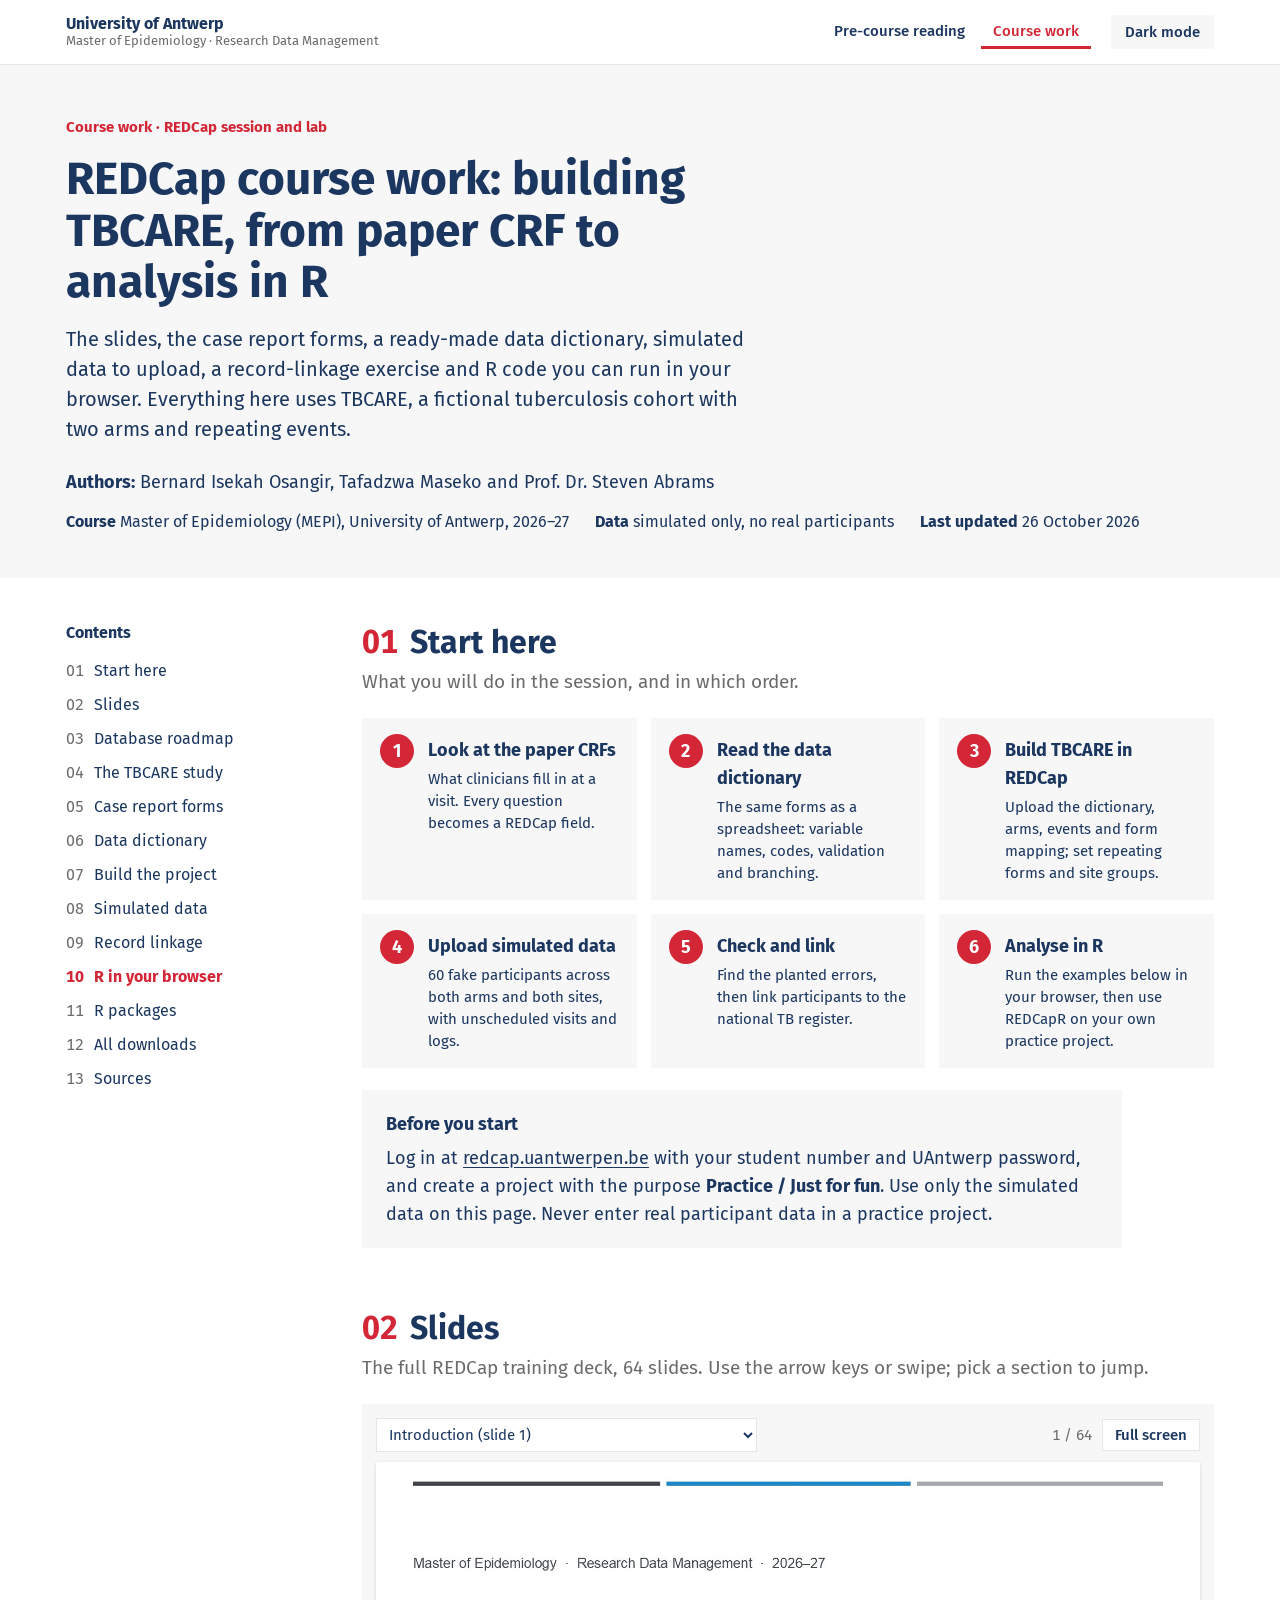
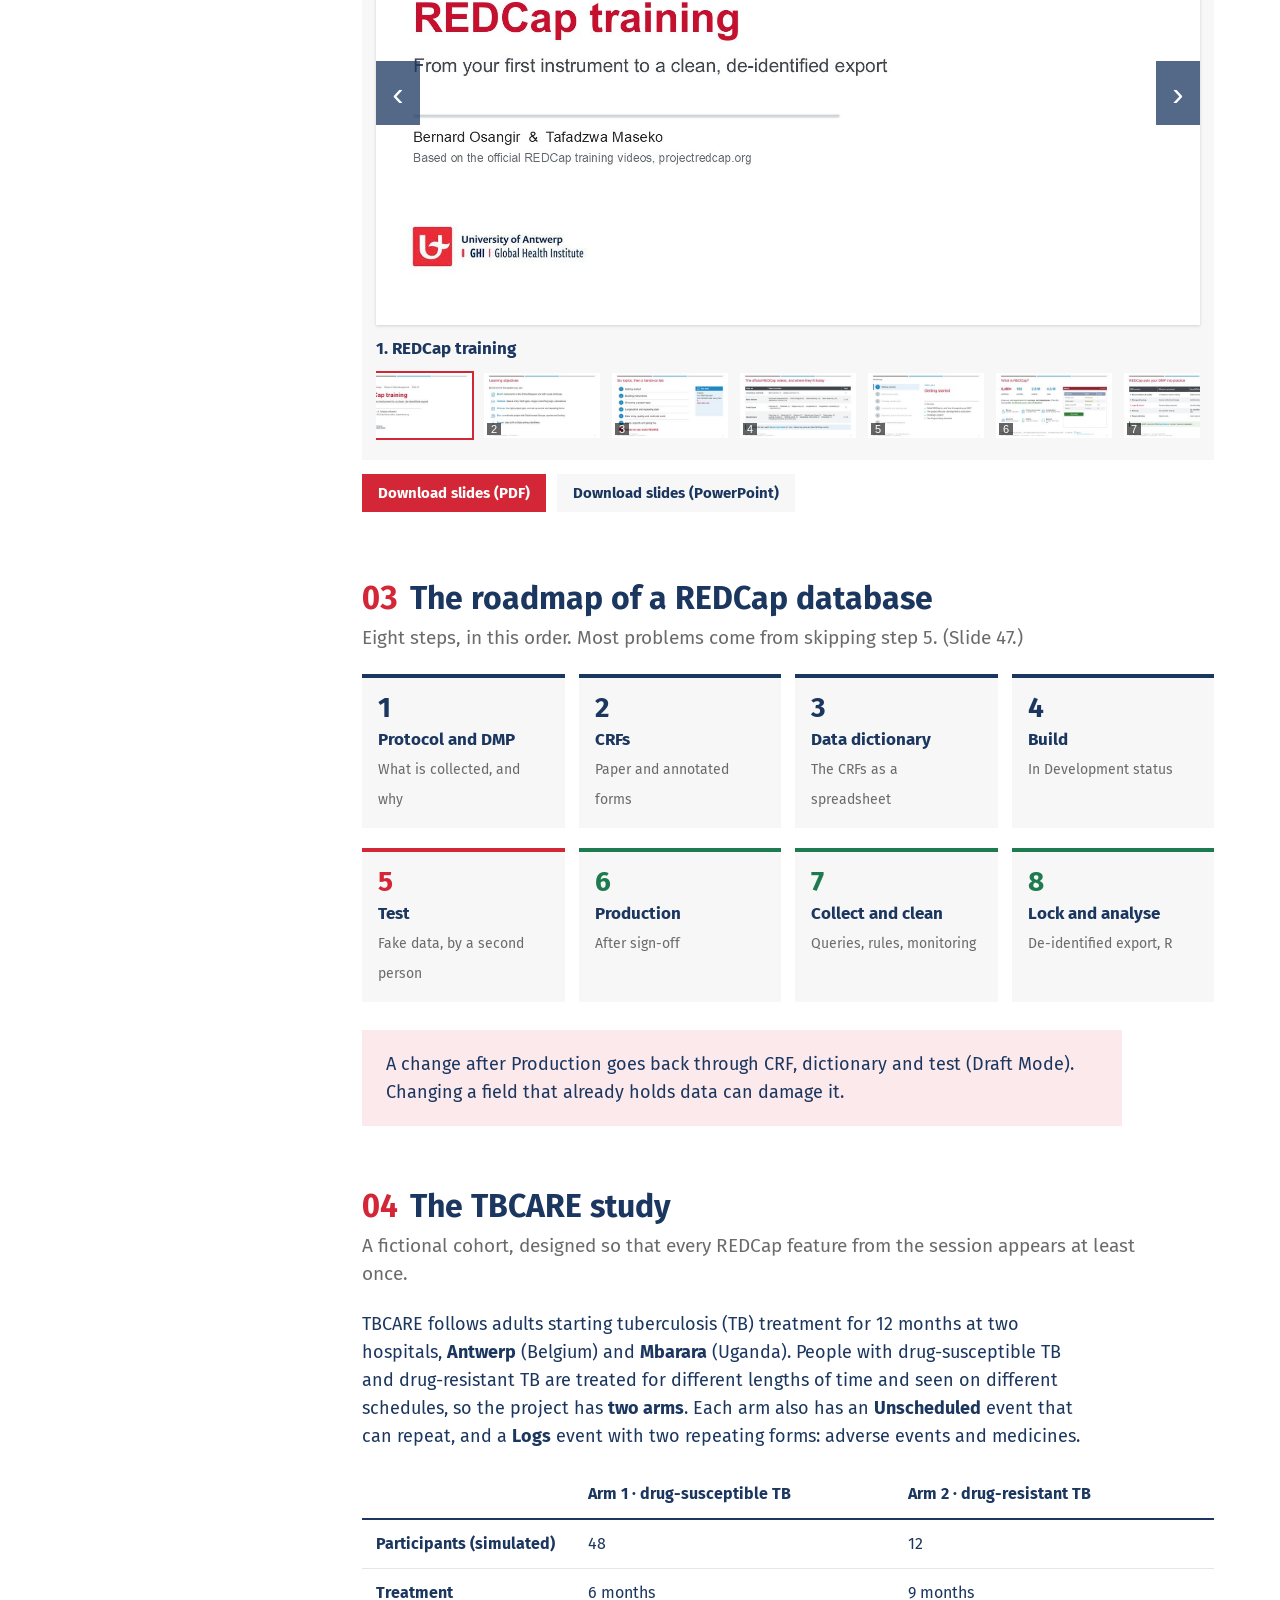
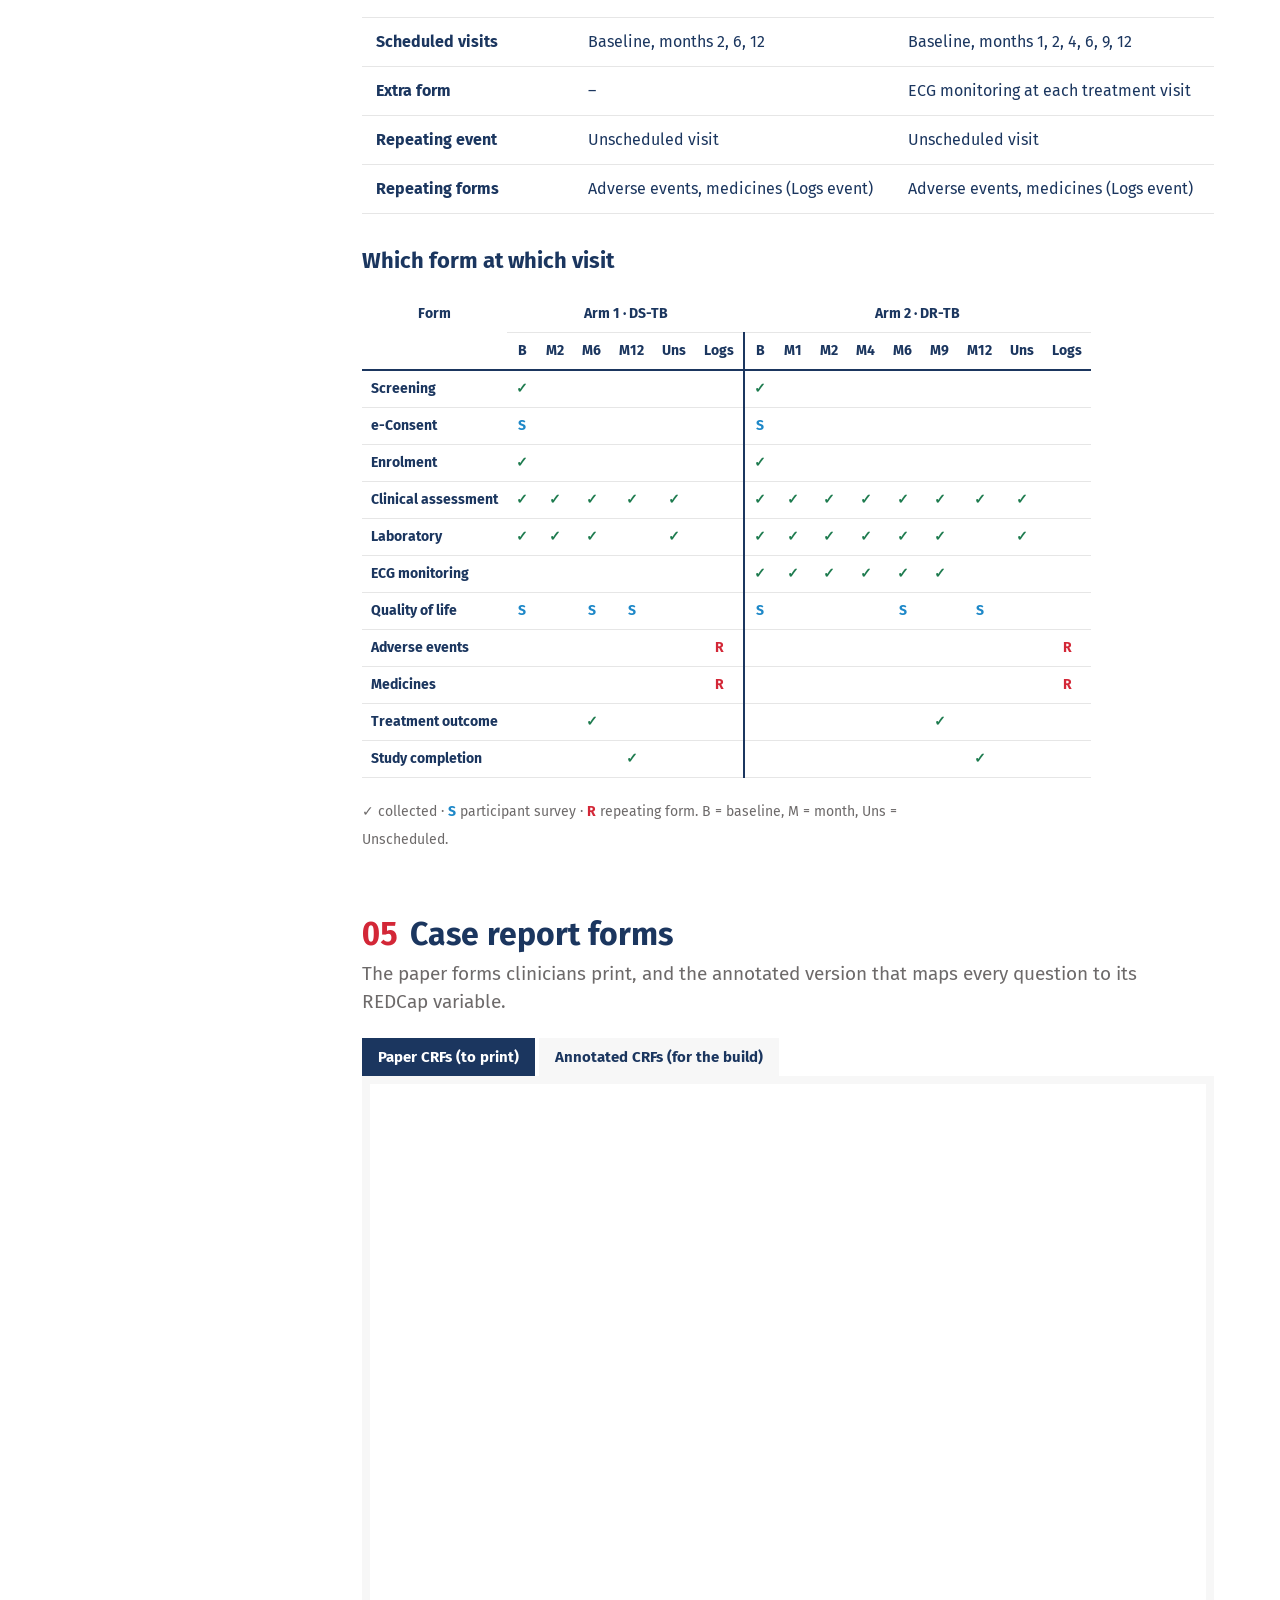
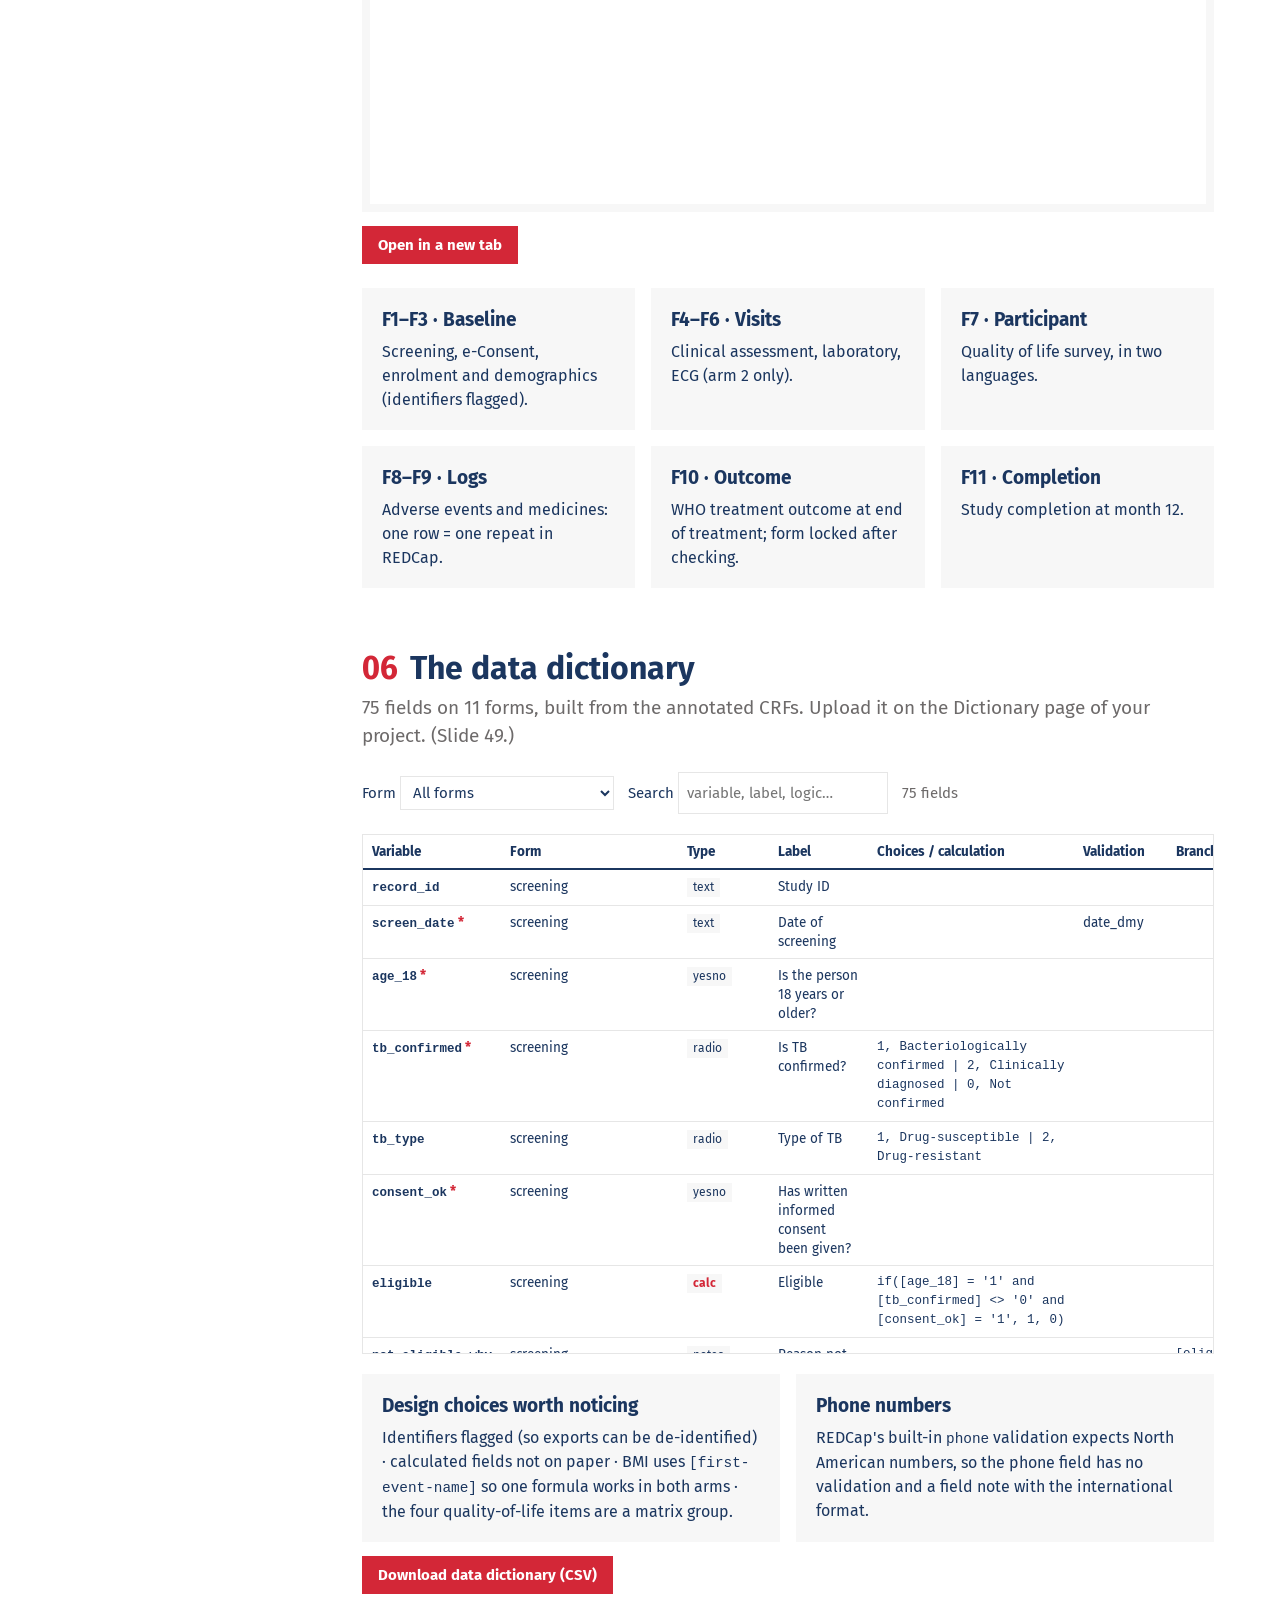
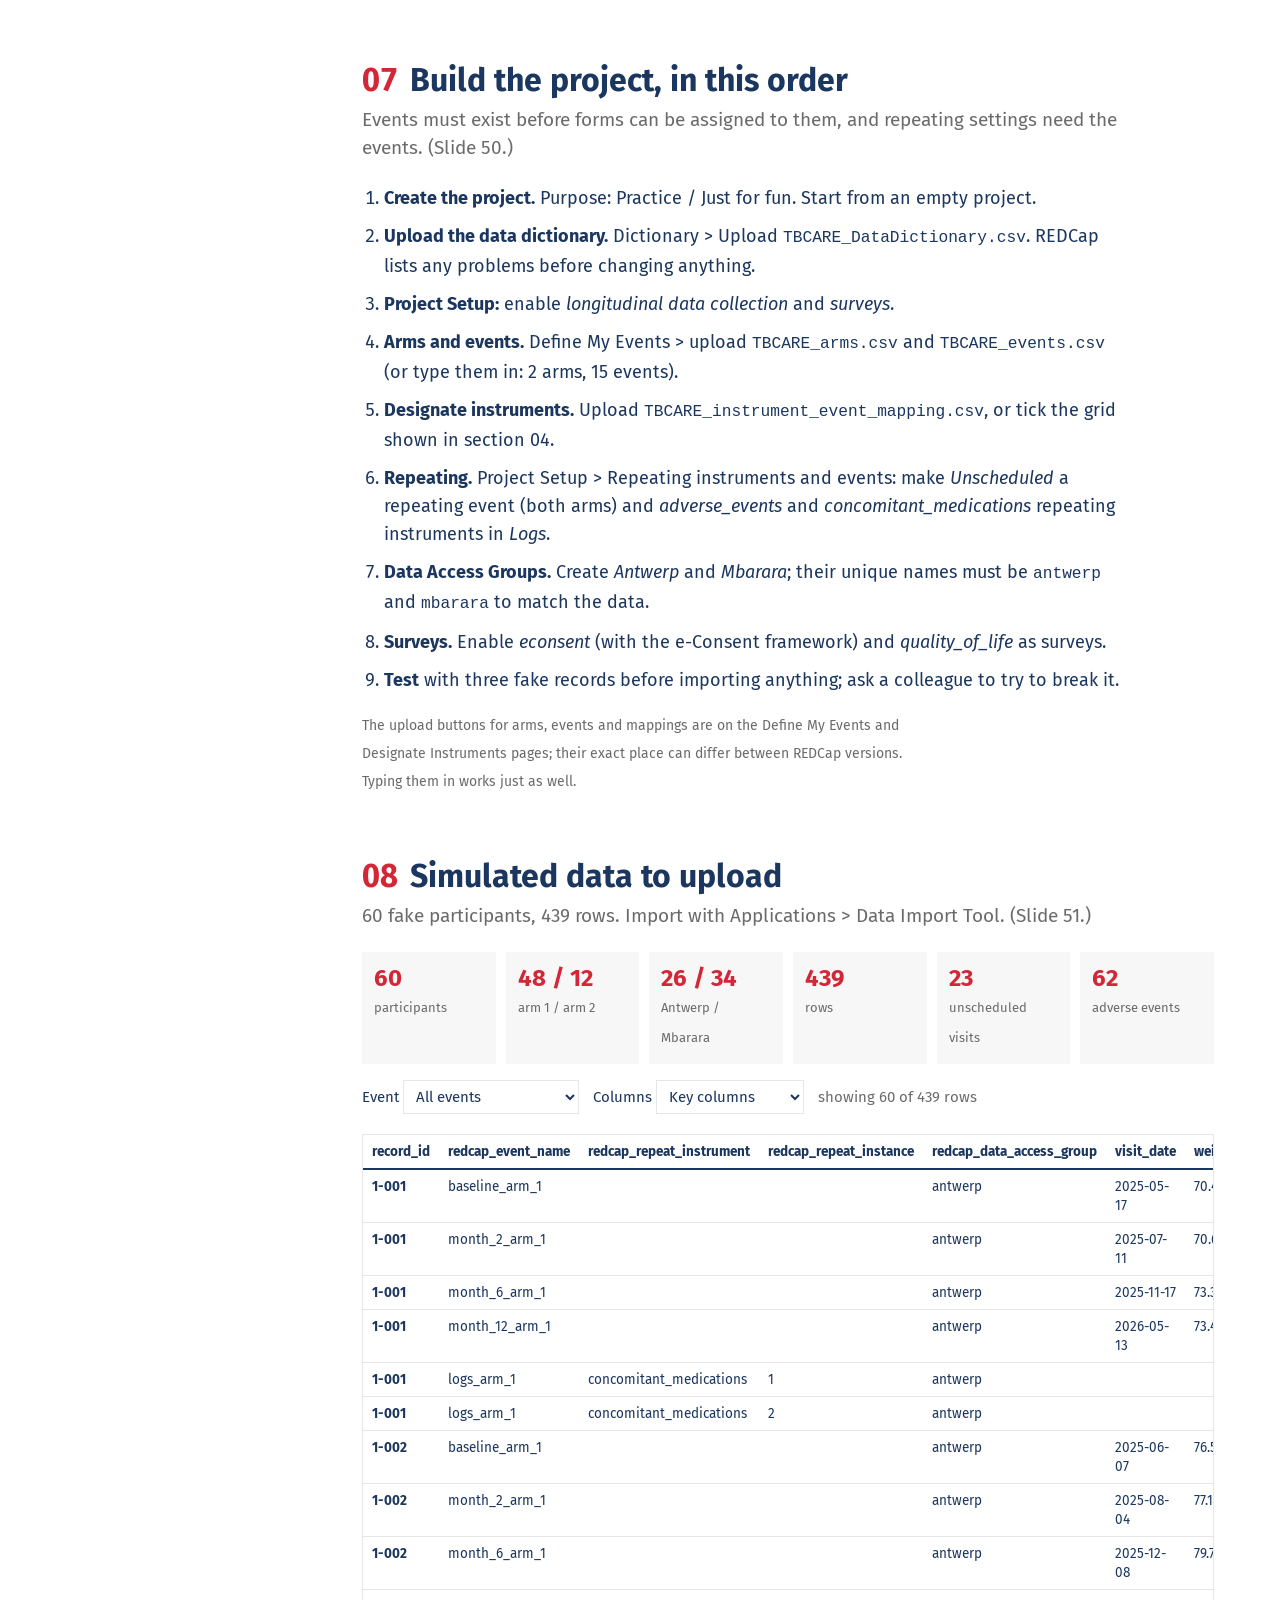
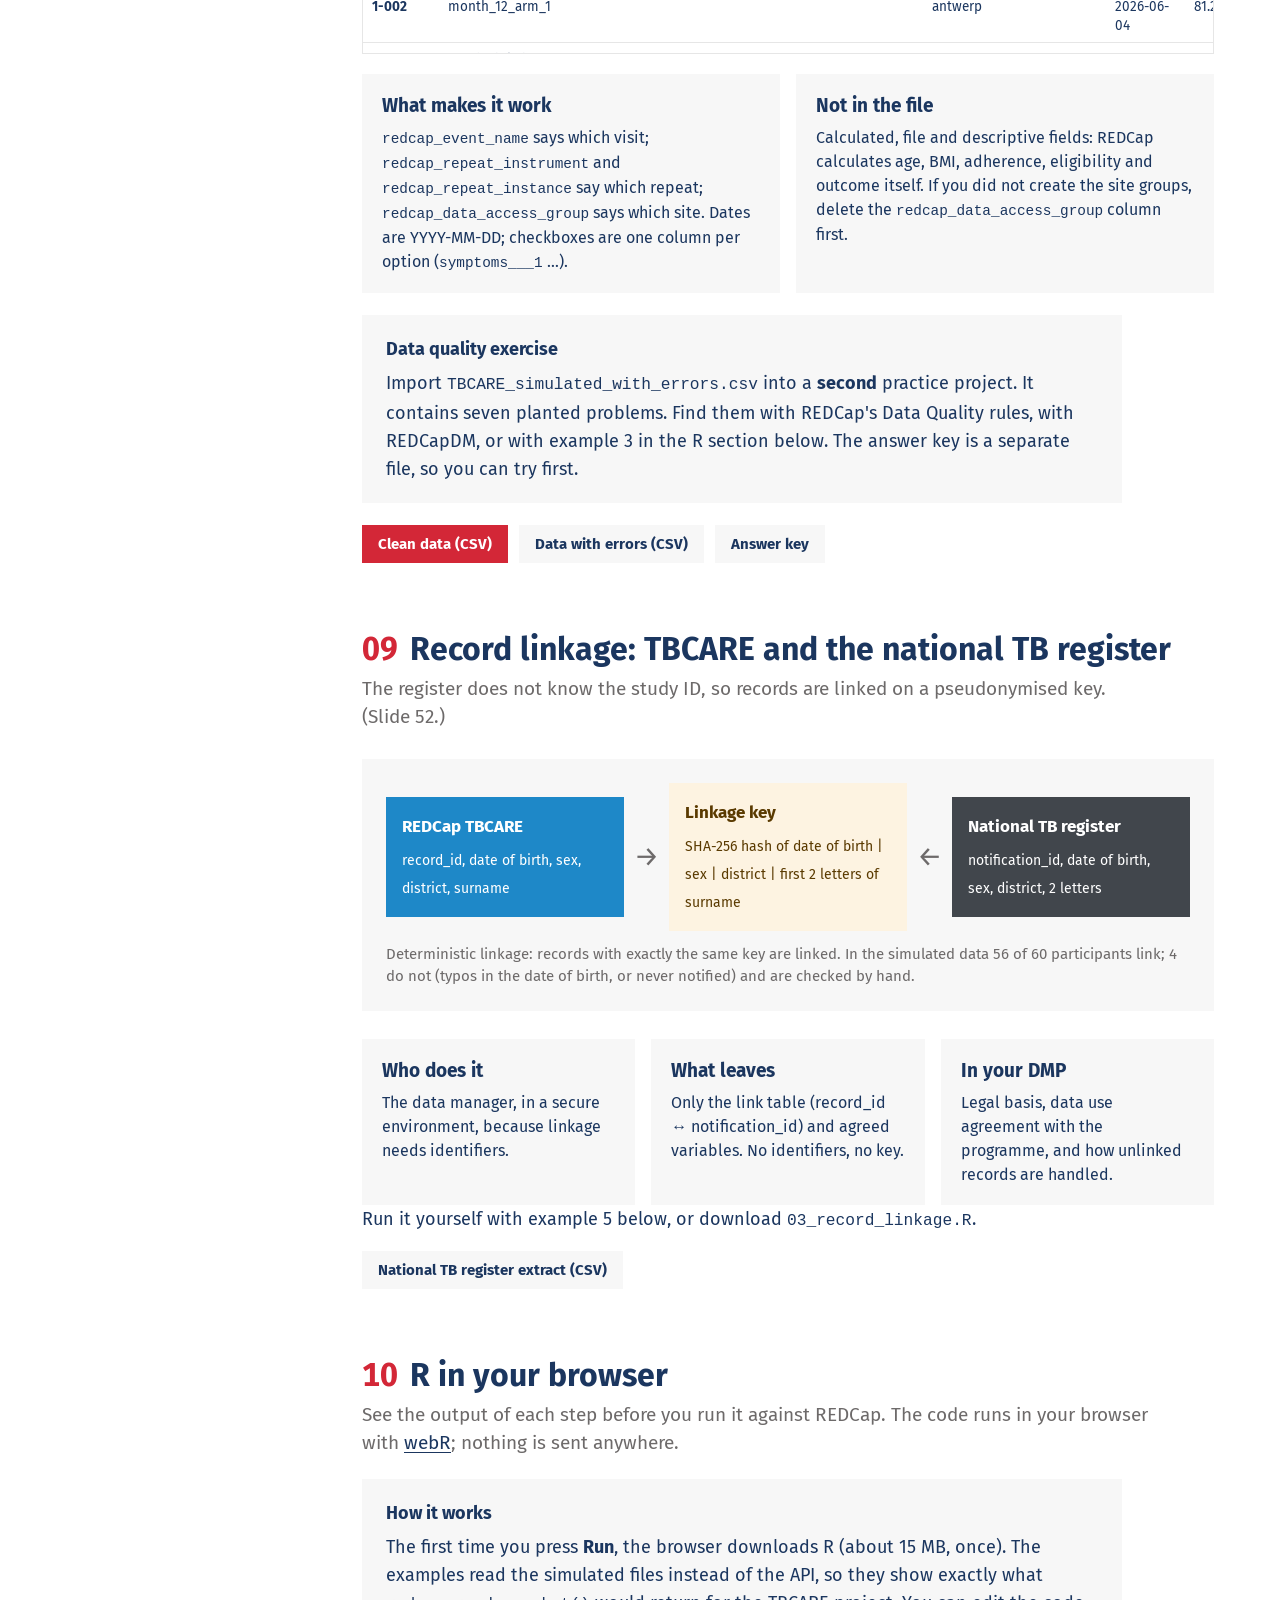
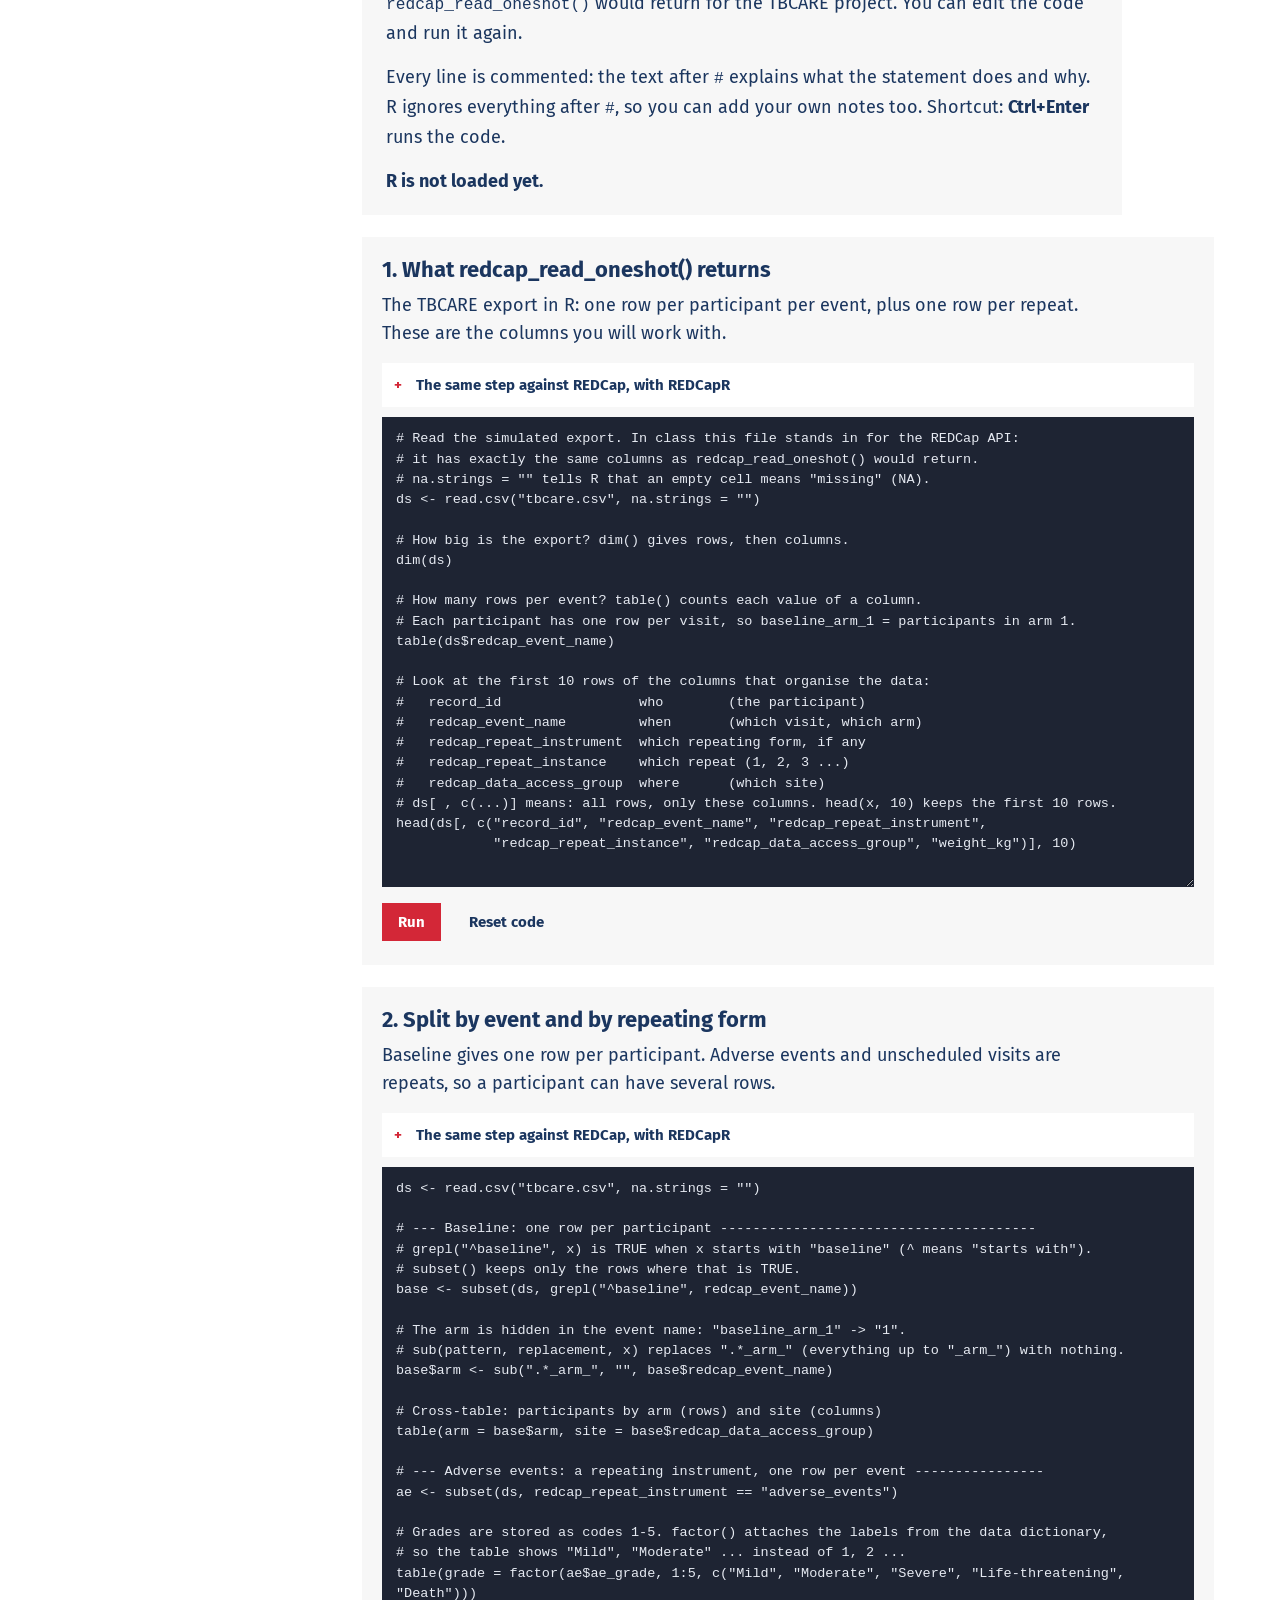
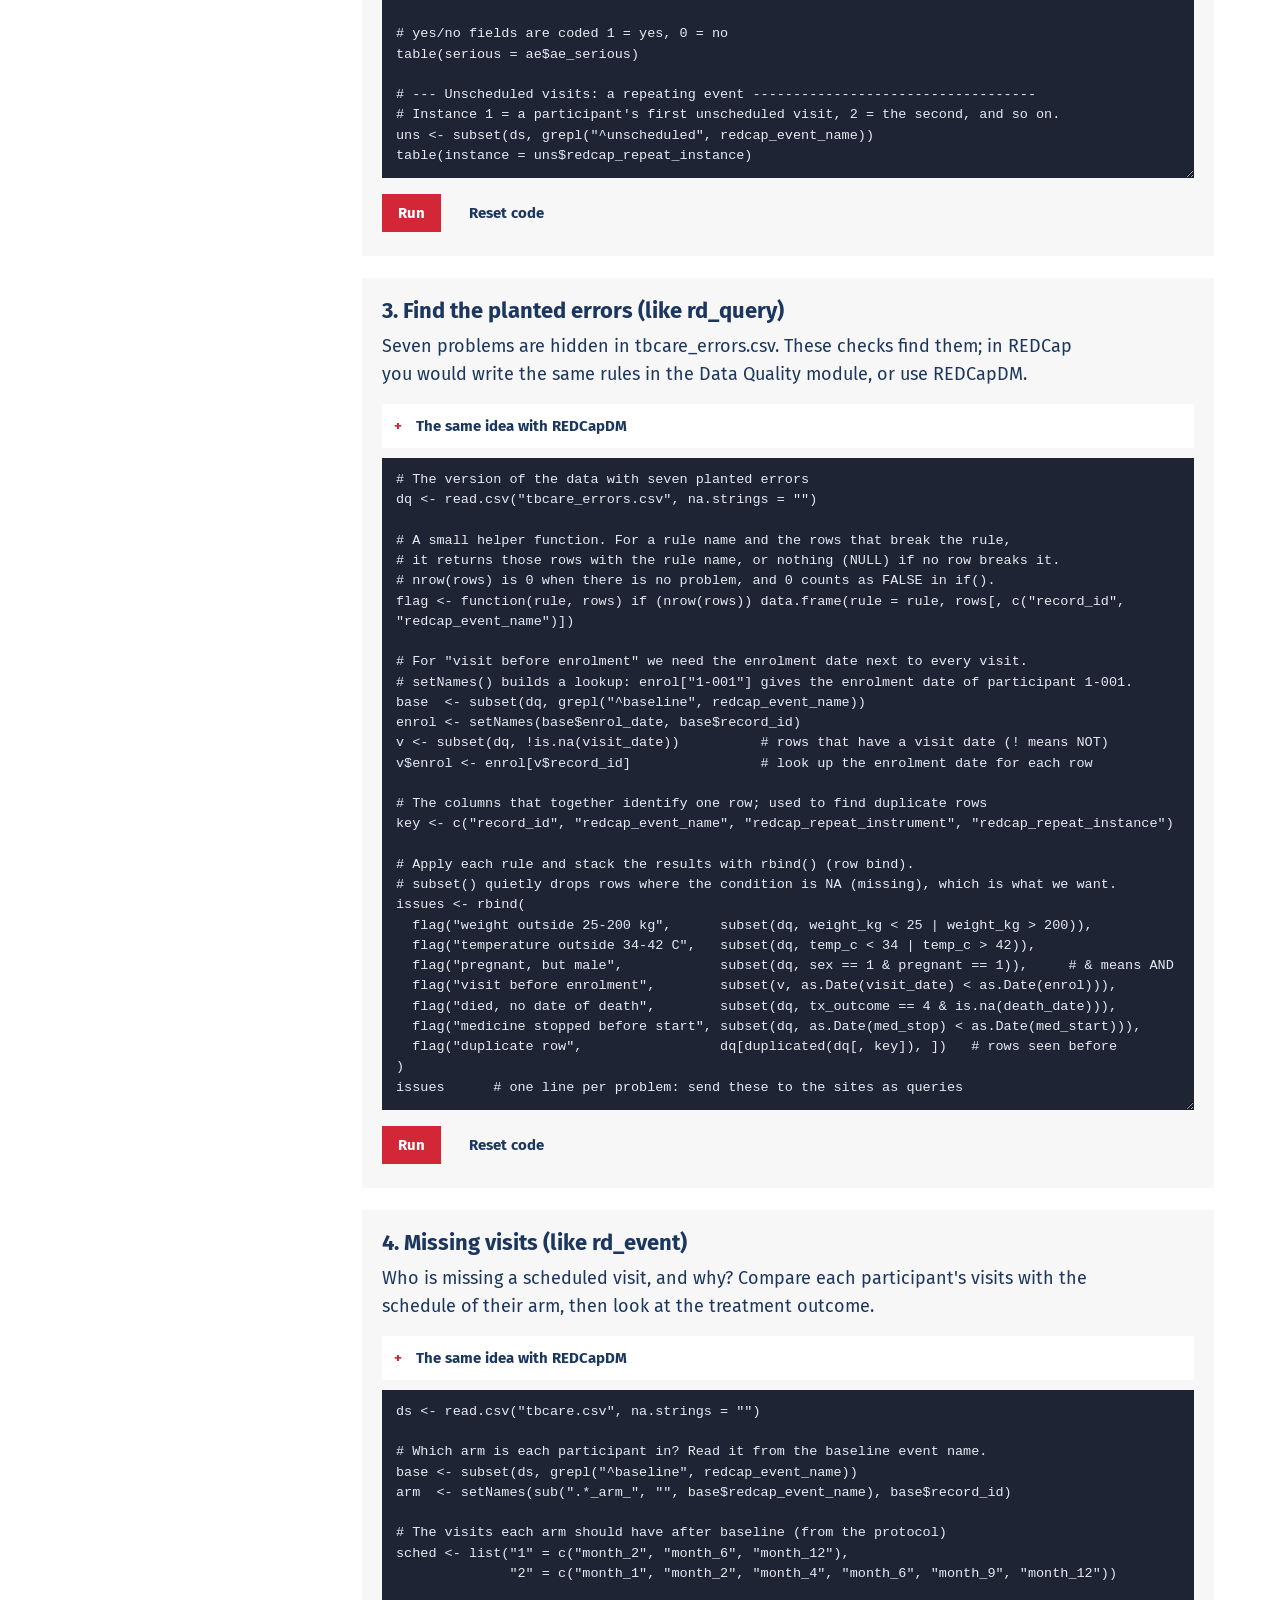
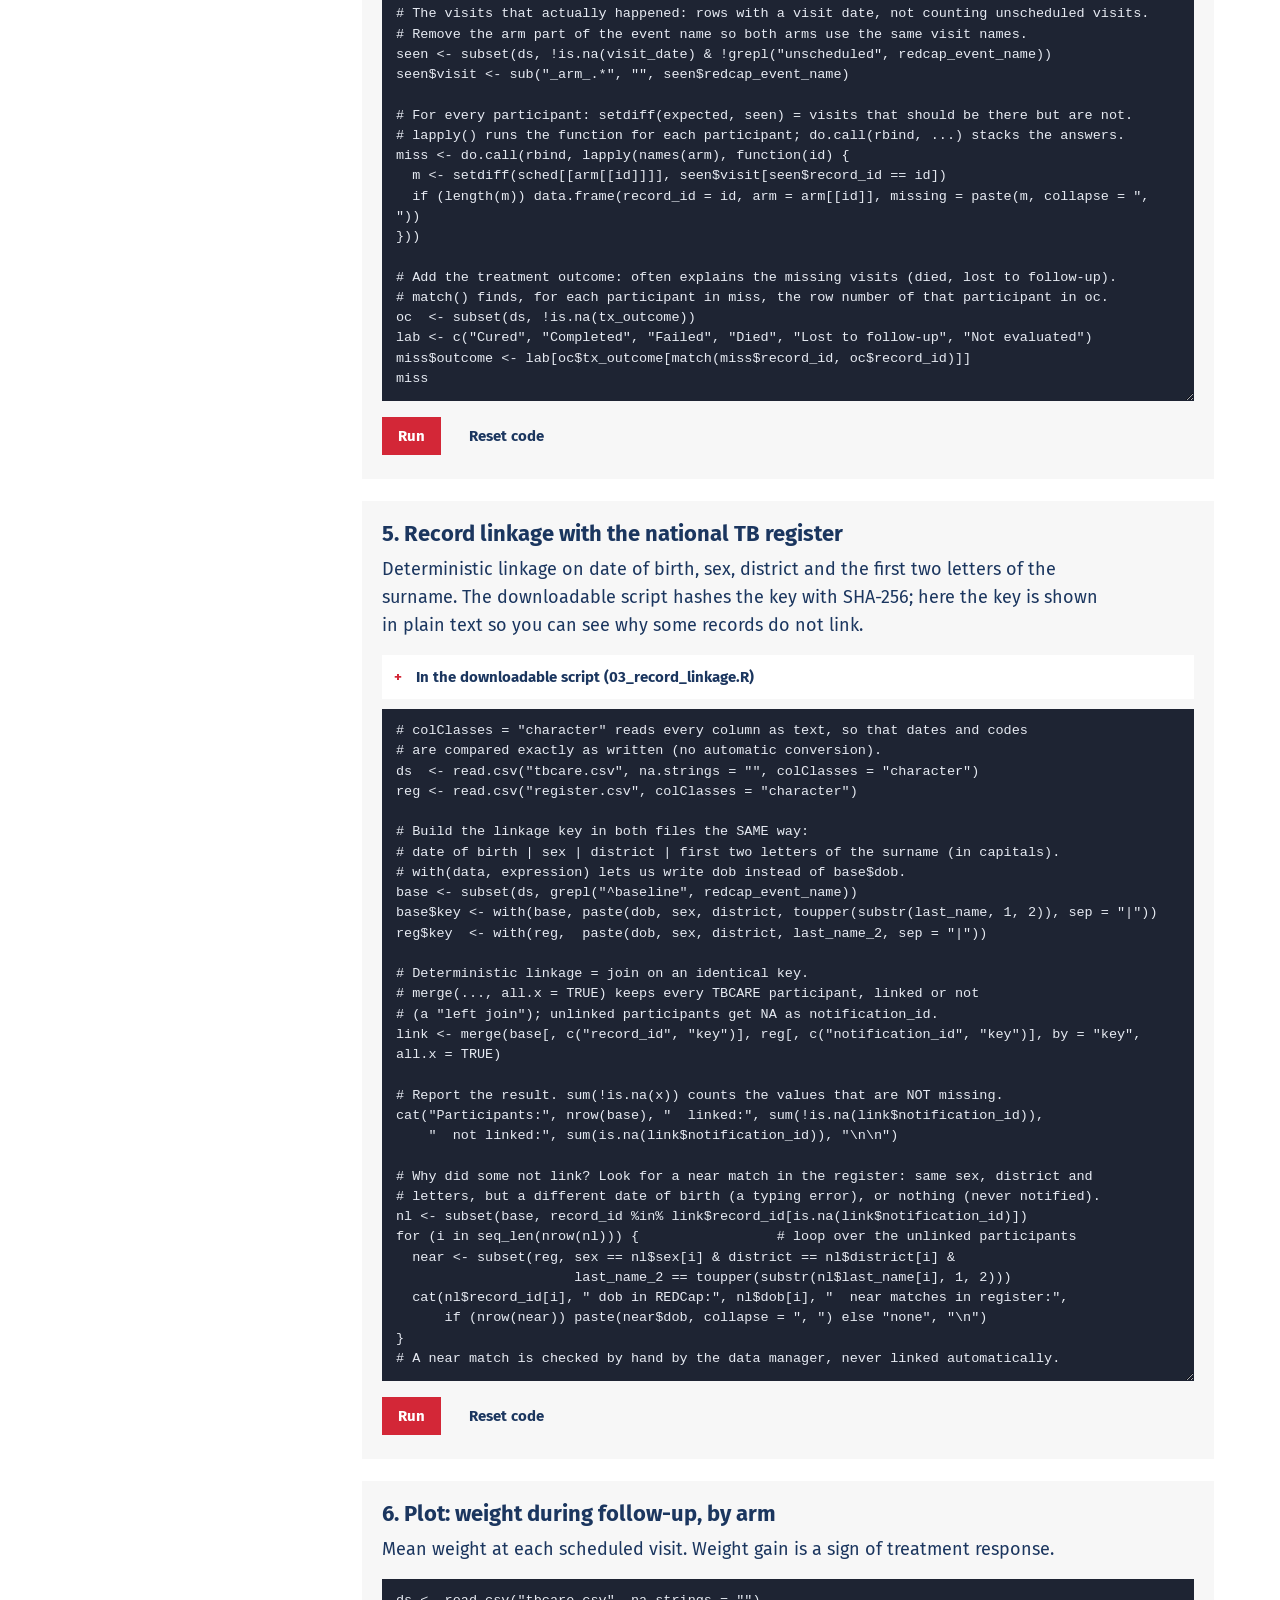
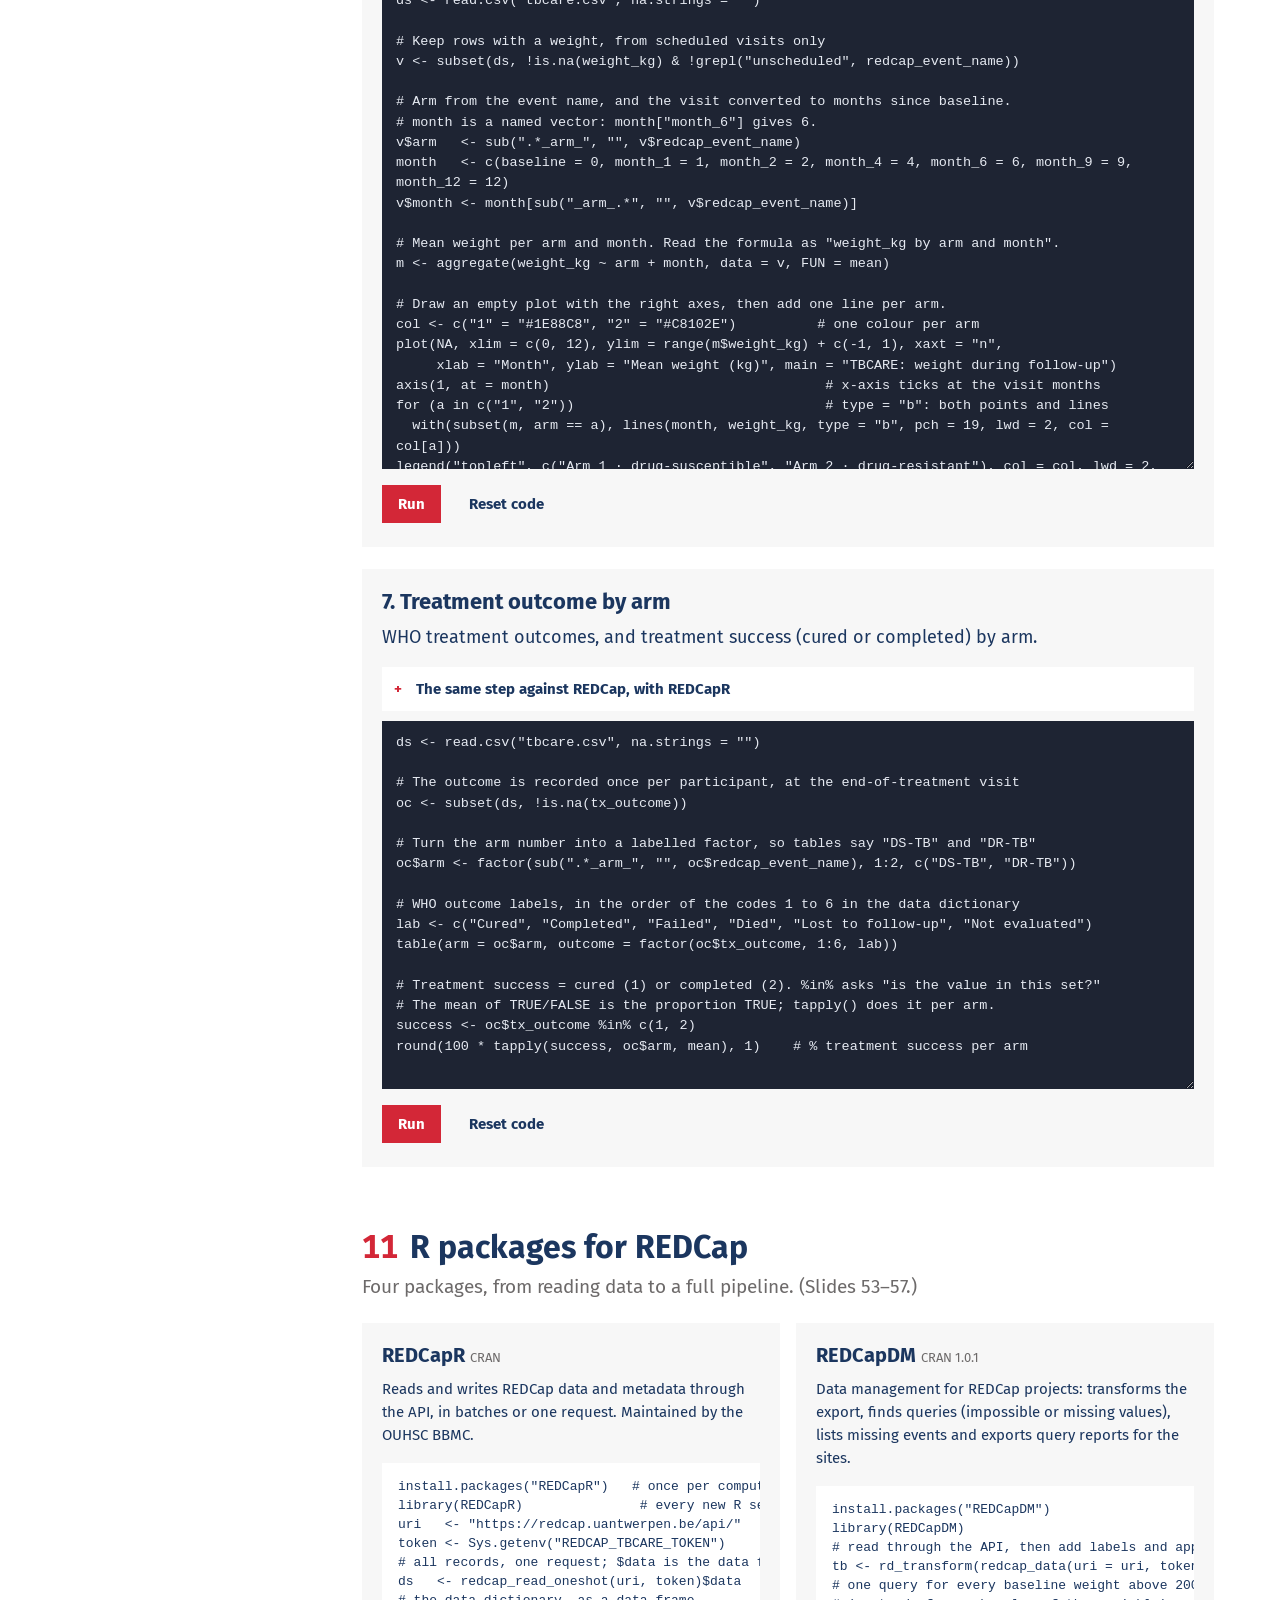
==== commit da32ca3a: "Comment all R code on the course-work page for teaching Line-by-line comments in the seven webR exam" ====
--- a/coursework/index.html
+++ b/coursework/index.html
@@ -41,6 +41,12 @@
 .topbar small{display:block;font-weight:400;color:var(--grey);font-size:13px}
 .theme-toggle{margin-left:auto;font:500 15px "Fira Sans",Helvetica,Arial,sans-serif;background:var(--panel);color:var(--navy);border:0;padding:8px 14px;cursor:pointer}
 .theme-toggle:hover{color:var(--red)}
+.sitenav{display:flex;gap:4px;margin-left:auto}
+.sitenav a{font-size:15px;font-weight:500;text-decoration:none;color:var(--navy);padding:8px 12px}
+.sitenav a[aria-current="page"]{color:var(--red);box-shadow:inset 0 -3px 0 var(--red)}
+.sitenav a:hover{color:var(--red)}
+.sitenav + .theme-toggle{margin-left:8px}
+@media (max-width:560px){.sitenav a{padding:8px 6px;font-size:14px}}
 /* Practice quiz */
 .pq{background:var(--panel);padding:24px;margin:8px 0 36px;max-width:76ch}
 .pq-top{display:flex;flex-wrap:wrap;justify-content:space-between;gap:8px;font-size:15px;color:var(--grey);margin-bottom:10px}
@@ -494,6 +500,7 @@
     <div class="callout">
       <p class="callout-title">How it works</p>
       <p>The first time you press <b>Run</b>, the browser downloads R (about 15 MB, once). The examples read the simulated files instead of the API, so they show exactly what <code>redcap_read_oneshot()</code> would return for the TBCARE project. You can edit the code and run it again.</p>
+      <p>Every line is commented: the text after <code>#</code> explains what the statement does and why. R ignores everything after <code>#</code>, so you can add your own notes too. Shortcut: <b>Ctrl+Enter</b> runs the code.</p>
       <p id="webrstatus" class="status">R is not loaded yet.</p>
     </div>
     <div id="examples"></div>
@@ -507,9 +514,13 @@
       <div class="pkg">
         <h4>REDCapR <span class="tag">CRAN</span></h4>
         <p>Reads and writes REDCap data and metadata through the API, in batches or one request. Maintained by the OUHSC BBMC.</p>
-        <pre><code>install.packages("REDCapR")
-library(REDCapR)
-ds <- redcap_read_oneshot(uri, token)$data
+        <pre><code>install.packages("REDCapR")   # once per computer
+library(REDCapR)               # every new R session
+uri   <- "https://redcap.uantwerpen.be/api/"   # API address of our server
+token <- Sys.getenv("REDCAP_TBCARE_TOKEN")     # token from ~/.Renviron
+# all records, one request; $data is the data frame
+ds   <- redcap_read_oneshot(uri, token)$data
+# the data dictionary, as a data frame
 meta <- redcap_metadata_read(uri, token)$data</code></pre>
         <p class="links"><a href="https://ouhscbbmc.github.io/REDCapR/">Documentation</a> · <a href="https://cran.r-project.org/web/packages/REDCapR/index.html">CRAN</a> · <a href="files/R/01_redcapr_read.R" download>01_redcapr_read.R</a> · <a href="files/R/02_redcapr_write.R" download>02_redcapr_write.R</a></p>
       </div>
@@ -518,24 +529,33 @@
         <p>Data management for REDCap projects: transforms the export, finds queries (impossible or missing values), lists missing events and exports query reports for the sites.</p>
         <pre><code>install.packages("REDCapDM")
 library(REDCapDM)
+# read through the API, then add labels and apply branching logic
 tb <- rd_transform(redcap_data(uri = uri, token = token))
+# one query for every baseline weight above 200 kg
+# (x stands for each value of the variable)
 q  <- rd_query(tb, variables = "weight_kg",
-               expression = "x > 200", event = "baseline_arm_1")</code></pre>
+               expression = "x > 200", event = "baseline_arm_1")
+q$queries      # the list to send to the sites</code></pre>
         <p class="links"><a href="https://bruigtp.github.io/REDCapDM/">Documentation</a> · <a href="https://cran.r-project.org/web/packages/REDCapDM/index.html">CRAN</a> · <a href="files/R/04_redcapdm_queries.R" download>04_redcapdm_queries.R</a></p>
       </div>
       <div class="pkg">
         <h4>REDCapSync <span class="tag">CRAN</span></h4>
         <p>Keeps a local, standardised copy of a project. Each sync reads the REDCap log and re-downloads only the records that changed.</p>
         <pre><code>install.packages("REDCapSync")
+# describe the project once; the token is read from
+# REDCAPSYNC_TBCARE in ~/.Renviron
 project <- REDCapSync::setup_project(project_name = "TBCARE",
-  redcap_uri = uri, dir_path = getwd())
-project$sync()</code></pre>
+  redcap_uri = uri,       # API address
+  dir_path   = getwd())   # folder for the local copy
+project$sync()   # 1st time: everything; then only changed records</code></pre>
         <p class="links"><a href="https://thecodingdocs.github.io/REDCapSync/">Documentation</a> · <a href="https://r-consortium.org/posts/redcapsync-and-rosyredcap-for-standardized-data-pipelines-and-exploratory-data-analysis/">R Consortium article</a> · <a href="files/R/05_redcapsync_rosyredcap.R" download>05_redcapsync_rosyredcap.R</a></p>
       </div>
       <div class="pkg">
         <h4>RosyREDCap <span class="tag">GitHub</span></h4>
         <p>A Shiny app on top of REDCapSync projects for exploratory analysis: switch projects, de-identify, make quick plots.</p>
-        <pre><code>remotes::install_github("thecodingdocs/RosyREDCap")
+        <pre><code># not on CRAN yet: install from GitHub
+remotes::install_github("thecodingdocs/RosyREDCap")
+# open the app; it shows projects set up with REDCapSync
 RosyREDCap::run_RosyREDCap()</code></pre>
         <p class="warnline">Its documentation says it is not yet suited to multi-arm or very large projects. TBCARE has two arms: use it for a first look only.</p>
         <p class="links"><a href="https://thecodingdocs.github.io/RosyREDCap/">Documentation</a></p>
@@ -588,7 +608,7 @@
 </footer>
 <script>
 window.SLIDE_TITLES = ["REDCap training", "Learning objectives", "Six topics, then a hands-on lab", "The official REDCap videos, and where they fit today", "Topic 1: Getting started", "What is REDCap?", "REDCap puts your DMP into practice", "The project lifecycle: test first, then go live", "Creating a project", "The Project Setup page is your checklist", "Topic 2: Building instruments", "Records, instruments and fields", "The Online Designer: add a field", "The data dictionary: your project as a spreadsheet", "Field types: the right type prevents errors", "Validation: stop errors at the moment of entry", "Branching logic: show a question only when it applies", "Calculated fields, action tags and field embedding", "Design rules that save you weeks later", "Topic 3: Choosing a project type", "Five project types", "Which project type fits your study?", "Traditional and single-survey projects", "Longitudinal, scheduling and operations projects", "Topic 4: Longitudinal and repeating data", "Arms and events", "Designate instruments: what is collected when", "Repeating instruments and repeating events", "Scheduling and the Calendar", "Topic 5: Data entry, quality and multi-site work", "Basic data entry: the Record Status Dashboard", "Surveys: let participants enter their own data", "Data Access Groups for multi-site projects", "Queries: the Data Resolution Workflow", "Data Quality rules: find errors that slipped through", "Locking records and e-signatures", "Collecting offline: the REDCap Mobile App and MyCap", "Topic 6: Users, exports and going live", "The Applications menu", "User rights: give each role only what it needs", "Logging: every change is recorded", "Reports and de-identified exports", "The API: reproducible data pipelines", "Before you move to Production: checklist", "AI tools inside REDCap (version 15)", "TBCARE: from paper CRF to analysis in R", "The roadmap of a REDCap database", "TBCARE design: two arms, repeating events", "Designing the TBCARE data dictionary", "Build TBCARE in this order", "Uploading the simulated data", "Record linking: TBCARE and the national TB register", "From REDCap to R with REDCapR", "What a longitudinal export looks like in R", "REDCapDM: queries and missing events", "REDCapSync and RosyREDCap: standardised pipelines", "A reproducible TBCARE pipeline", "Try it now: R in your browser", "Hands-on lab: build TBCARE in 60 minutes", "Lab check: did it work?", "Common mistakes, and how to avoid them", "Take-home messages", "Resources", "Questions?"];
-window.R_EXAMPLES = [{"title": "What redcap_read_oneshot() returns", "intro": "The TBCARE export in R: one row per participant per event, plus one row per repeat. These are the columns you will work with.", "redcap": "library(REDCapR)\nuri   <- \"https://redcap.uantwerpen.be/api/\"\ntoken <- Sys.getenv(\"REDCAP_TBCARE_TOKEN\")\nds <- redcap_read_oneshot(uri, token)$data", "code": "ds <- read.csv(\"tbcare.csv\", na.strings = \"\")   # same shape as redcap_read_oneshot()\ndim(ds)                                         # rows x columns\ntable(ds$redcap_event_name)\nhead(ds[, c(\"record_id\", \"redcap_event_name\", \"redcap_repeat_instrument\",\n            \"redcap_repeat_instance\", \"redcap_data_access_group\", \"weight_kg\")], 10)"}, {"title": "Split by event and by repeating form", "intro": "Baseline gives one row per participant. Adverse events and unscheduled visits are repeats, so a participant can have several rows.", "redcap": "base <- redcap_read(redcap_uri = uri, token = token,\n                    events = c(\"baseline_arm_1\", \"baseline_arm_2\"))$data\n# REDCapDM: rd_split(rd_transform(dataset), by = \"event\")", "code": "ds <- read.csv(\"tbcare.csv\", na.strings = \"\")\nbase <- subset(ds, grepl(\"^baseline\", redcap_event_name))\nbase$arm <- sub(\".*_arm_\", \"\", base$redcap_event_name)\ntable(arm = base$arm, site = base$redcap_data_access_group)\n\nae <- subset(ds, redcap_repeat_instrument == \"adverse_events\")\ntable(grade = factor(ae$ae_grade, 1:5, c(\"Mild\", \"Moderate\", \"Severe\", \"Life-threatening\", \"Death\")))\ntable(serious = ae$ae_serious)\n\nuns <- subset(ds, grepl(\"^unscheduled\", redcap_event_name))\ntable(instance = uns$redcap_repeat_instance)"}, {"title": "Find the planted errors (like rd_query)", "intro": "Seven problems are hidden in tbcare_errors.csv. These checks find them; in REDCap you would write the same rules in the Data Quality module, or use REDCapDM.", "redcapLabel": "The same idea with REDCapDM", "redcap": "tb <- rd_transform(redcap_data(uri = uri, token = token))\nq <- rd_query(tb, variables = c(\"weight_kg\", \"temp_c\"),\n              expression = c(\"x > 200 | x < 25\", \"x > 42 | x < 34\"),\n              event = \"baseline_arm_1\")\nq$queries", "code": "dq <- read.csv(\"tbcare_errors.csv\", na.strings = \"\")\nflag <- function(rule, rows) if (nrow(rows)) data.frame(rule = rule, rows[, c(\"record_id\", \"redcap_event_name\")])\nbase  <- subset(dq, grepl(\"^baseline\", redcap_event_name))\nenrol <- setNames(base$enrol_date, base$record_id)\nv <- subset(dq, !is.na(visit_date))\nv$enrol <- enrol[v$record_id]\nkey <- c(\"record_id\", \"redcap_event_name\", \"redcap_repeat_instrument\", \"redcap_repeat_instance\")\n\nissues <- rbind(\n  flag(\"weight outside 25-200 kg\",      subset(dq, weight_kg < 25 | weight_kg > 200)),\n  flag(\"temperature outside 34-42 C\",   subset(dq, temp_c < 34 | temp_c > 42)),\n  flag(\"pregnant, but male\",            subset(dq, sex == 1 & pregnant == 1)),\n  flag(\"visit before enrolment\",        subset(v, as.Date(visit_date) < as.Date(enrol))),\n  flag(\"died, no date of death\",        subset(dq, tx_outcome == 4 & is.na(death_date))),\n  flag(\"medicine stopped before start\", subset(dq, as.Date(med_stop) < as.Date(med_start))),\n  flag(\"duplicate row\",                 dq[duplicated(dq[, key]), ])\n)\nissues"}, {"title": "Missing visits (like rd_event)", "intro": "Who is missing a scheduled visit, and why? Compare each participant's visits with the schedule of their arm, then look at the treatment outcome.", "redcapLabel": "The same idea with REDCapDM", "redcap": "me <- rd_event(tb, event = \"month_6_arm_1\")\nme$results", "code": "ds <- read.csv(\"tbcare.csv\", na.strings = \"\")\nbase <- subset(ds, grepl(\"^baseline\", redcap_event_name))\narm  <- setNames(sub(\".*_arm_\", \"\", base$redcap_event_name), base$record_id)\nsched <- list(\"1\" = c(\"month_2\", \"month_6\", \"month_12\"),\n              \"2\" = c(\"month_1\", \"month_2\", \"month_4\", \"month_6\", \"month_9\", \"month_12\"))\nseen <- subset(ds, !is.na(visit_date) & !grepl(\"unscheduled\", redcap_event_name))\nseen$visit <- sub(\"_arm_.*\", \"\", seen$redcap_event_name)\n\nmiss <- do.call(rbind, lapply(names(arm), function(id) {\n  m <- setdiff(sched[[arm[[id]]]], seen$visit[seen$record_id == id])\n  if (length(m)) data.frame(record_id = id, arm = arm[[id]], missing = paste(m, collapse = \", \"))\n}))\noc <- subset(ds, !is.na(tx_outcome))\nlab <- c(\"Cured\", \"Completed\", \"Failed\", \"Died\", \"Lost to follow-up\", \"Not evaluated\")\nmiss$outcome <- lab[oc$tx_outcome[match(miss$record_id, oc$record_id)]]\nmiss"}, {"title": "Record linkage with the national TB register", "intro": "Deterministic linkage on date of birth, sex, district and the first two letters of the surname. The downloadable script hashes the key with SHA-256; here the key is shown in plain text so you can see why some records do not link.", "redcapLabel": "In the downloadable script (03_record_linkage.R)", "redcap": "library(digest)\nmake_key <- function(dob, sex, district, ln2)\n  vapply(paste(dob, sex, district, ln2, sep = \"|\"), digest, \"\",\n         algo = \"sha256\", serialize = FALSE)", "code": "ds  <- read.csv(\"tbcare.csv\", na.strings = \"\", colClasses = \"character\")\nreg <- read.csv(\"register.csv\", colClasses = \"character\")\nbase <- subset(ds, grepl(\"^baseline\", redcap_event_name))\nbase$key <- with(base, paste(dob, sex, district, toupper(substr(last_name, 1, 2)), sep = \"|\"))\nreg$key  <- with(reg,  paste(dob, sex, district, last_name_2, sep = \"|\"))\n\nlink <- merge(base[, c(\"record_id\", \"key\")], reg[, c(\"notification_id\", \"key\")], by = \"key\", all.x = TRUE)\ncat(\"Participants:\", nrow(base), \"  linked:\", sum(!is.na(link$notification_id)),\n    \"  not linked:\", sum(is.na(link$notification_id)), \"\\n\\n\")\n\n# Not linked: is there a near match (same sex, district and letters, different date of birth)?\nnl <- subset(base, record_id %in% link$record_id[is.na(link$notification_id)])\nfor (i in seq_len(nrow(nl))) {\n  near <- subset(reg, sex == nl$sex[i] & district == nl$district[i] &\n                      last_name_2 == toupper(substr(nl$last_name[i], 1, 2)))\n  cat(nl$record_id[i], \" dob in REDCap:\", nl$dob[i], \"  near matches in register:\",\n      if (nrow(near)) paste(near$dob, collapse = \", \") else \"none\", \"\\n\")\n}"}, {"title": "Plot: weight during follow-up, by arm", "intro": "Mean weight at each scheduled visit. Weight gain is a sign of treatment response.", "redcap": null, "code": "ds <- read.csv(\"tbcare.csv\", na.strings = \"\")\nv <- subset(ds, !is.na(weight_kg) & !grepl(\"unscheduled\", redcap_event_name))\nv$arm   <- sub(\".*_arm_\", \"\", v$redcap_event_name)\nmonth   <- c(baseline = 0, month_1 = 1, month_2 = 2, month_4 = 4, month_6 = 6, month_9 = 9, month_12 = 12)\nv$month <- month[sub(\"_arm_.*\", \"\", v$redcap_event_name)]\nm <- aggregate(weight_kg ~ arm + month, data = v, FUN = mean)\n\ncol <- c(\"1\" = \"#1E88C8\", \"2\" = \"#C8102E\")\nplot(NA, xlim = c(0, 12), ylim = range(m$weight_kg) + c(-1, 1), xaxt = \"n\",\n     xlab = \"Month\", ylab = \"Mean weight (kg)\", main = \"TBCARE: weight during follow-up\")\naxis(1, at = month)\nfor (a in c(\"1\", \"2\")) with(subset(m, arm == a), lines(month, weight_kg, type = \"b\", pch = 19, lwd = 2, col = col[a]))\nlegend(\"topleft\", c(\"Arm 1 · drug-susceptible\", \"Arm 2 · drug-resistant\"), col = col, lwd = 2, pch = 19, bty = \"n\")"}, {"title": "Treatment outcome by arm", "intro": "WHO treatment outcomes, and treatment success (cured or completed) by arm.", "redcap": "oc <- redcap_read(redcap_uri = uri, token = token, forms = \"treatment_outcome\",\n                  raw_or_label = \"label\")$data", "code": "ds <- read.csv(\"tbcare.csv\", na.strings = \"\")\noc <- subset(ds, !is.na(tx_outcome))\noc$arm <- factor(sub(\".*_arm_\", \"\", oc$redcap_event_name), 1:2, c(\"DS-TB\", \"DR-TB\"))\nlab <- c(\"Cured\", \"Completed\", \"Failed\", \"Died\", \"Lost to follow-up\", \"Not evaluated\")\ntable(arm = oc$arm, outcome = factor(oc$tx_outcome, 1:6, lab))\n\nsuccess <- oc$tx_outcome %in% c(1, 2)\nround(100 * tapply(success, oc$arm, mean), 1)    # % treatment success"}];
+window.R_EXAMPLES = [{"title": "What redcap_read_oneshot() returns", "intro": "The TBCARE export in R: one row per participant per event, plus one row per repeat. These are the columns you will work with.", "redcap": "library(REDCapR)                                # load the package (install once with install.packages(\"REDCapR\"))\n\nuri   <- \"https://redcap.uantwerpen.be/api/\"   # the address of the REDCap API on our server\ntoken <- Sys.getenv(\"REDCAP_TBCARE_TOKEN\")     # read the token from ~/.Renviron, never type it here\n\n# Ask REDCap for every record in one request.\n# The function returns a list; $data is the data frame with the records.\nds <- redcap_read_oneshot(uri, token)$data", "code": "# Read the simulated export. In class this file stands in for the REDCap API:\n# it has exactly the same columns as redcap_read_oneshot() would return.\n# na.strings = \"\" tells R that an empty cell means \"missing\" (NA).\nds <- read.csv(\"tbcare.csv\", na.strings = \"\")\n\n# How big is the export? dim() gives rows, then columns.\ndim(ds)\n\n# How many rows per event? table() counts each value of a column.\n# Each participant has one row per visit, so baseline_arm_1 = participants in arm 1.\ntable(ds$redcap_event_name)\n\n# Look at the first 10 rows of the columns that organise the data:\n#   record_id                 who        (the participant)\n#   redcap_event_name         when       (which visit, which arm)\n#   redcap_repeat_instrument  which repeating form, if any\n#   redcap_repeat_instance    which repeat (1, 2, 3 ...)\n#   redcap_data_access_group  where      (which site)\n# ds[ , c(...)] means: all rows, only these columns. head(x, 10) keeps the first 10 rows.\nhead(ds[, c(\"record_id\", \"redcap_event_name\", \"redcap_repeat_instrument\",\n            \"redcap_repeat_instance\", \"redcap_data_access_group\", \"weight_kg\")], 10)"}, {"title": "Split by event and by repeating form", "intro": "Baseline gives one row per participant. Adverse events and unscheduled visits are repeats, so a participant can have several rows.", "redcap": "# Ask REDCap only for the baseline visits of both arms (fewer rows, faster)\nbase <- redcap_read(redcap_uri = uri, token = token,\n                    events = c(\"baseline_arm_1\", \"baseline_arm_2\"))$data\n\n# With REDCapDM: transform the data, then split it into one data frame per event\n# rd_split(rd_transform(dataset), by = \"event\")", "code": "ds <- read.csv(\"tbcare.csv\", na.strings = \"\")\n\n# --- Baseline: one row per participant ---------------------------------------\n# grepl(\"^baseline\", x) is TRUE when x starts with \"baseline\" (^ means \"starts with\").\n# subset() keeps only the rows where that is TRUE.\nbase <- subset(ds, grepl(\"^baseline\", redcap_event_name))\n\n# The arm is hidden in the event name: \"baseline_arm_1\" -> \"1\".\n# sub(pattern, replacement, x) replaces \".*_arm_\" (everything up to \"_arm_\") with nothing.\nbase$arm <- sub(\".*_arm_\", \"\", base$redcap_event_name)\n\n# Cross-table: participants by arm (rows) and site (columns)\ntable(arm = base$arm, site = base$redcap_data_access_group)\n\n# --- Adverse events: a repeating instrument, one row per event ----------------\nae <- subset(ds, redcap_repeat_instrument == \"adverse_events\")\n\n# Grades are stored as codes 1-5. factor() attaches the labels from the data dictionary,\n# so the table shows \"Mild\", \"Moderate\" ... instead of 1, 2 ...\ntable(grade = factor(ae$ae_grade, 1:5, c(\"Mild\", \"Moderate\", \"Severe\", \"Life-threatening\", \"Death\")))\n\n# yes/no fields are coded 1 = yes, 0 = no\ntable(serious = ae$ae_serious)\n\n# --- Unscheduled visits: a repeating event -----------------------------------\n# Instance 1 = a participant's first unscheduled visit, 2 = the second, and so on.\nuns <- subset(ds, grepl(\"^unscheduled\", redcap_event_name))\ntable(instance = uns$redcap_repeat_instance)"}, {"title": "Find the planted errors (like rd_query)", "intro": "Seven problems are hidden in tbcare_errors.csv. These checks find them; in REDCap you would write the same rules in the Data Quality module, or use REDCapDM.", "redcapLabel": "The same idea with REDCapDM", "redcap": "# Read the project through the API and prepare it (labels, checkboxes, branching logic)\ntb <- rd_transform(redcap_data(uri = uri, token = token))\n\n# rd_query() creates one query per value that meets the expression.\n# x stands for the value of each variable, in the same order as 'variables'.\nq <- rd_query(tb, variables  = c(\"weight_kg\", \"temp_c\"),\n                  expression = c(\"x > 200 | x < 25\", \"x > 42 | x < 34\"),   # | means OR\n                  event      = \"baseline_arm_1\")\nq$queries      # one row per problem, ready to send to the site", "code": "# The version of the data with seven planted errors\ndq <- read.csv(\"tbcare_errors.csv\", na.strings = \"\")\n\n# A small helper function. For a rule name and the rows that break the rule,\n# it returns those rows with the rule name, or nothing (NULL) if no row breaks it.\n# nrow(rows) is 0 when there is no problem, and 0 counts as FALSE in if().\nflag <- function(rule, rows) if (nrow(rows)) data.frame(rule = rule, rows[, c(\"record_id\", \"redcap_event_name\")])\n\n# For \"visit before enrolment\" we need the enrolment date next to every visit.\n# setNames() builds a lookup: enrol[\"1-001\"] gives the enrolment date of participant 1-001.\nbase  <- subset(dq, grepl(\"^baseline\", redcap_event_name))\nenrol <- setNames(base$enrol_date, base$record_id)\nv <- subset(dq, !is.na(visit_date))          # rows that have a visit date (! means NOT)\nv$enrol <- enrol[v$record_id]                # look up the enrolment date for each row\n\n# The columns that together identify one row; used to find duplicate rows\nkey <- c(\"record_id\", \"redcap_event_name\", \"redcap_repeat_instrument\", \"redcap_repeat_instance\")\n\n# Apply each rule and stack the results with rbind() (row bind).\n# subset() quietly drops rows where the condition is NA (missing), which is what we want.\nissues <- rbind(\n  flag(\"weight outside 25-200 kg\",      subset(dq, weight_kg < 25 | weight_kg > 200)),\n  flag(\"temperature outside 34-42 C\",   subset(dq, temp_c < 34 | temp_c > 42)),\n  flag(\"pregnant, but male\",            subset(dq, sex == 1 & pregnant == 1)),     # & means AND\n  flag(\"visit before enrolment\",        subset(v, as.Date(visit_date) < as.Date(enrol))),\n  flag(\"died, no date of death\",        subset(dq, tx_outcome == 4 & is.na(death_date))),\n  flag(\"medicine stopped before start\", subset(dq, as.Date(med_stop) < as.Date(med_start))),\n  flag(\"duplicate row\",                 dq[duplicated(dq[, key]), ])   # rows seen before\n)\nissues      # one line per problem: send these to the sites as queries"}, {"title": "Missing visits (like rd_event)", "intro": "Who is missing a scheduled visit, and why? Compare each participant's visits with the schedule of their arm, then look at the treatment outcome.", "redcapLabel": "The same idea with REDCapDM", "redcap": "# rd_event() lists the records that do not have the given event\nme <- rd_event(tb, event = \"month_6_arm_1\")\nme$results", "code": "ds <- read.csv(\"tbcare.csv\", na.strings = \"\")\n\n# Which arm is each participant in? Read it from the baseline event name.\nbase <- subset(ds, grepl(\"^baseline\", redcap_event_name))\narm  <- setNames(sub(\".*_arm_\", \"\", base$redcap_event_name), base$record_id)\n\n# The visits each arm should have after baseline (from the protocol)\nsched <- list(\"1\" = c(\"month_2\", \"month_6\", \"month_12\"),\n              \"2\" = c(\"month_1\", \"month_2\", \"month_4\", \"month_6\", \"month_9\", \"month_12\"))\n\n# The visits that actually happened: rows with a visit date, not counting unscheduled visits.\n# Remove the arm part of the event name so both arms use the same visit names.\nseen <- subset(ds, !is.na(visit_date) & !grepl(\"unscheduled\", redcap_event_name))\nseen$visit <- sub(\"_arm_.*\", \"\", seen$redcap_event_name)\n\n# For every participant: setdiff(expected, seen) = visits that should be there but are not.\n# lapply() runs the function for each participant; do.call(rbind, ...) stacks the answers.\nmiss <- do.call(rbind, lapply(names(arm), function(id) {\n  m <- setdiff(sched[[arm[[id]]]], seen$visit[seen$record_id == id])\n  if (length(m)) data.frame(record_id = id, arm = arm[[id]], missing = paste(m, collapse = \", \"))\n}))\n\n# Add the treatment outcome: often explains the missing visits (died, lost to follow-up).\n# match() finds, for each participant in miss, the row number of that participant in oc.\noc  <- subset(ds, !is.na(tx_outcome))\nlab <- c(\"Cured\", \"Completed\", \"Failed\", \"Died\", \"Lost to follow-up\", \"Not evaluated\")\nmiss$outcome <- lab[oc$tx_outcome[match(miss$record_id, oc$record_id)]]\nmiss"}, {"title": "Record linkage with the national TB register", "intro": "Deterministic linkage on date of birth, sex, district and the first two letters of the surname. The downloadable script hashes the key with SHA-256; here the key is shown in plain text so you can see why some records do not link.", "redcapLabel": "In the downloadable script (03_record_linkage.R)", "redcap": "library(digest)       # provides the digest() hash function\n\n# Turn the linkage variables into one text string, then into a SHA-256 hash.\n# The hash cannot be turned back into the date of birth or name (pseudonymisation),\n# but the same input always gives the same hash, so the two files can still be matched.\nmake_key <- function(dob, sex, district, ln2)\n  vapply(paste(dob, sex, district, ln2, sep = \"|\"), digest, \"\",\n         algo = \"sha256\", serialize = FALSE)", "code": "# colClasses = \"character\" reads every column as text, so that dates and codes\n# are compared exactly as written (no automatic conversion).\nds  <- read.csv(\"tbcare.csv\", na.strings = \"\", colClasses = \"character\")\nreg <- read.csv(\"register.csv\", colClasses = \"character\")\n\n# Build the linkage key in both files the SAME way:\n# date of birth | sex | district | first two letters of the surname (in capitals).\n# with(data, expression) lets us write dob instead of base$dob.\nbase <- subset(ds, grepl(\"^baseline\", redcap_event_name))\nbase$key <- with(base, paste(dob, sex, district, toupper(substr(last_name, 1, 2)), sep = \"|\"))\nreg$key  <- with(reg,  paste(dob, sex, district, last_name_2, sep = \"|\"))\n\n# Deterministic linkage = join on an identical key.\n# merge(..., all.x = TRUE) keeps every TBCARE participant, linked or not\n# (a \"left join\"); unlinked participants get NA as notification_id.\nlink <- merge(base[, c(\"record_id\", \"key\")], reg[, c(\"notification_id\", \"key\")], by = \"key\", all.x = TRUE)\n\n# Report the result. sum(!is.na(x)) counts the values that are NOT missing.\ncat(\"Participants:\", nrow(base), \"  linked:\", sum(!is.na(link$notification_id)),\n    \"  not linked:\", sum(is.na(link$notification_id)), \"\\n\\n\")\n\n# Why did some not link? Look for a near match in the register: same sex, district and\n# letters, but a different date of birth (a typing error), or nothing (never notified).\nnl <- subset(base, record_id %in% link$record_id[is.na(link$notification_id)])\nfor (i in seq_len(nrow(nl))) {                 # loop over the unlinked participants\n  near <- subset(reg, sex == nl$sex[i] & district == nl$district[i] &\n                      last_name_2 == toupper(substr(nl$last_name[i], 1, 2)))\n  cat(nl$record_id[i], \" dob in REDCap:\", nl$dob[i], \"  near matches in register:\",\n      if (nrow(near)) paste(near$dob, collapse = \", \") else \"none\", \"\\n\")\n}\n# A near match is checked by hand by the data manager, never linked automatically."}, {"title": "Plot: weight during follow-up, by arm", "intro": "Mean weight at each scheduled visit. Weight gain is a sign of treatment response.", "redcap": null, "code": "ds <- read.csv(\"tbcare.csv\", na.strings = \"\")\n\n# Keep rows with a weight, from scheduled visits only\nv <- subset(ds, !is.na(weight_kg) & !grepl(\"unscheduled\", redcap_event_name))\n\n# Arm from the event name, and the visit converted to months since baseline.\n# month is a named vector: month[\"month_6\"] gives 6.\nv$arm   <- sub(\".*_arm_\", \"\", v$redcap_event_name)\nmonth   <- c(baseline = 0, month_1 = 1, month_2 = 2, month_4 = 4, month_6 = 6, month_9 = 9, month_12 = 12)\nv$month <- month[sub(\"_arm_.*\", \"\", v$redcap_event_name)]\n\n# Mean weight per arm and month. Read the formula as \"weight_kg by arm and month\".\nm <- aggregate(weight_kg ~ arm + month, data = v, FUN = mean)\n\n# Draw an empty plot with the right axes, then add one line per arm.\ncol <- c(\"1\" = \"#1E88C8\", \"2\" = \"#C8102E\")          # one colour per arm\nplot(NA, xlim = c(0, 12), ylim = range(m$weight_kg) + c(-1, 1), xaxt = \"n\",\n     xlab = \"Month\", ylab = \"Mean weight (kg)\", main = \"TBCARE: weight during follow-up\")\naxis(1, at = month)                                  # x-axis ticks at the visit months\nfor (a in c(\"1\", \"2\"))                               # type = \"b\": both points and lines\n  with(subset(m, arm == a), lines(month, weight_kg, type = \"b\", pch = 19, lwd = 2, col = col[a]))\nlegend(\"topleft\", c(\"Arm 1 · drug-susceptible\", \"Arm 2 · drug-resistant\"), col = col, lwd = 2, pch = 19, bty = \"n\")"}, {"title": "Treatment outcome by arm", "intro": "WHO treatment outcomes, and treatment success (cured or completed) by arm.", "redcap": "# Only the treatment_outcome form, with labels (\"Cured\") instead of codes (1)\noc <- redcap_read(redcap_uri = uri, token = token, forms = \"treatment_outcome\",\n                  raw_or_label = \"label\")$data", "code": "ds <- read.csv(\"tbcare.csv\", na.strings = \"\")\n\n# The outcome is recorded once per participant, at the end-of-treatment visit\noc <- subset(ds, !is.na(tx_outcome))\n\n# Turn the arm number into a labelled factor, so tables say \"DS-TB\" and \"DR-TB\"\noc$arm <- factor(sub(\".*_arm_\", \"\", oc$redcap_event_name), 1:2, c(\"DS-TB\", \"DR-TB\"))\n\n# WHO outcome labels, in the order of the codes 1 to 6 in the data dictionary\nlab <- c(\"Cured\", \"Completed\", \"Failed\", \"Died\", \"Lost to follow-up\", \"Not evaluated\")\ntable(arm = oc$arm, outcome = factor(oc$tx_outcome, 1:6, lab))\n\n# Treatment success = cured (1) or completed (2). %in% asks \"is the value in this set?\"\n# The mean of TRUE/FALSE is the proportion TRUE; tapply() does it per arm.\nsuccess <- oc$tx_outcome %in% c(1, 2)\nround(100 * tapply(success, oc$arm, mean), 1)    # % treatment success per arm"}];
 </script>
 <script src="app.js"></script>
 </body>
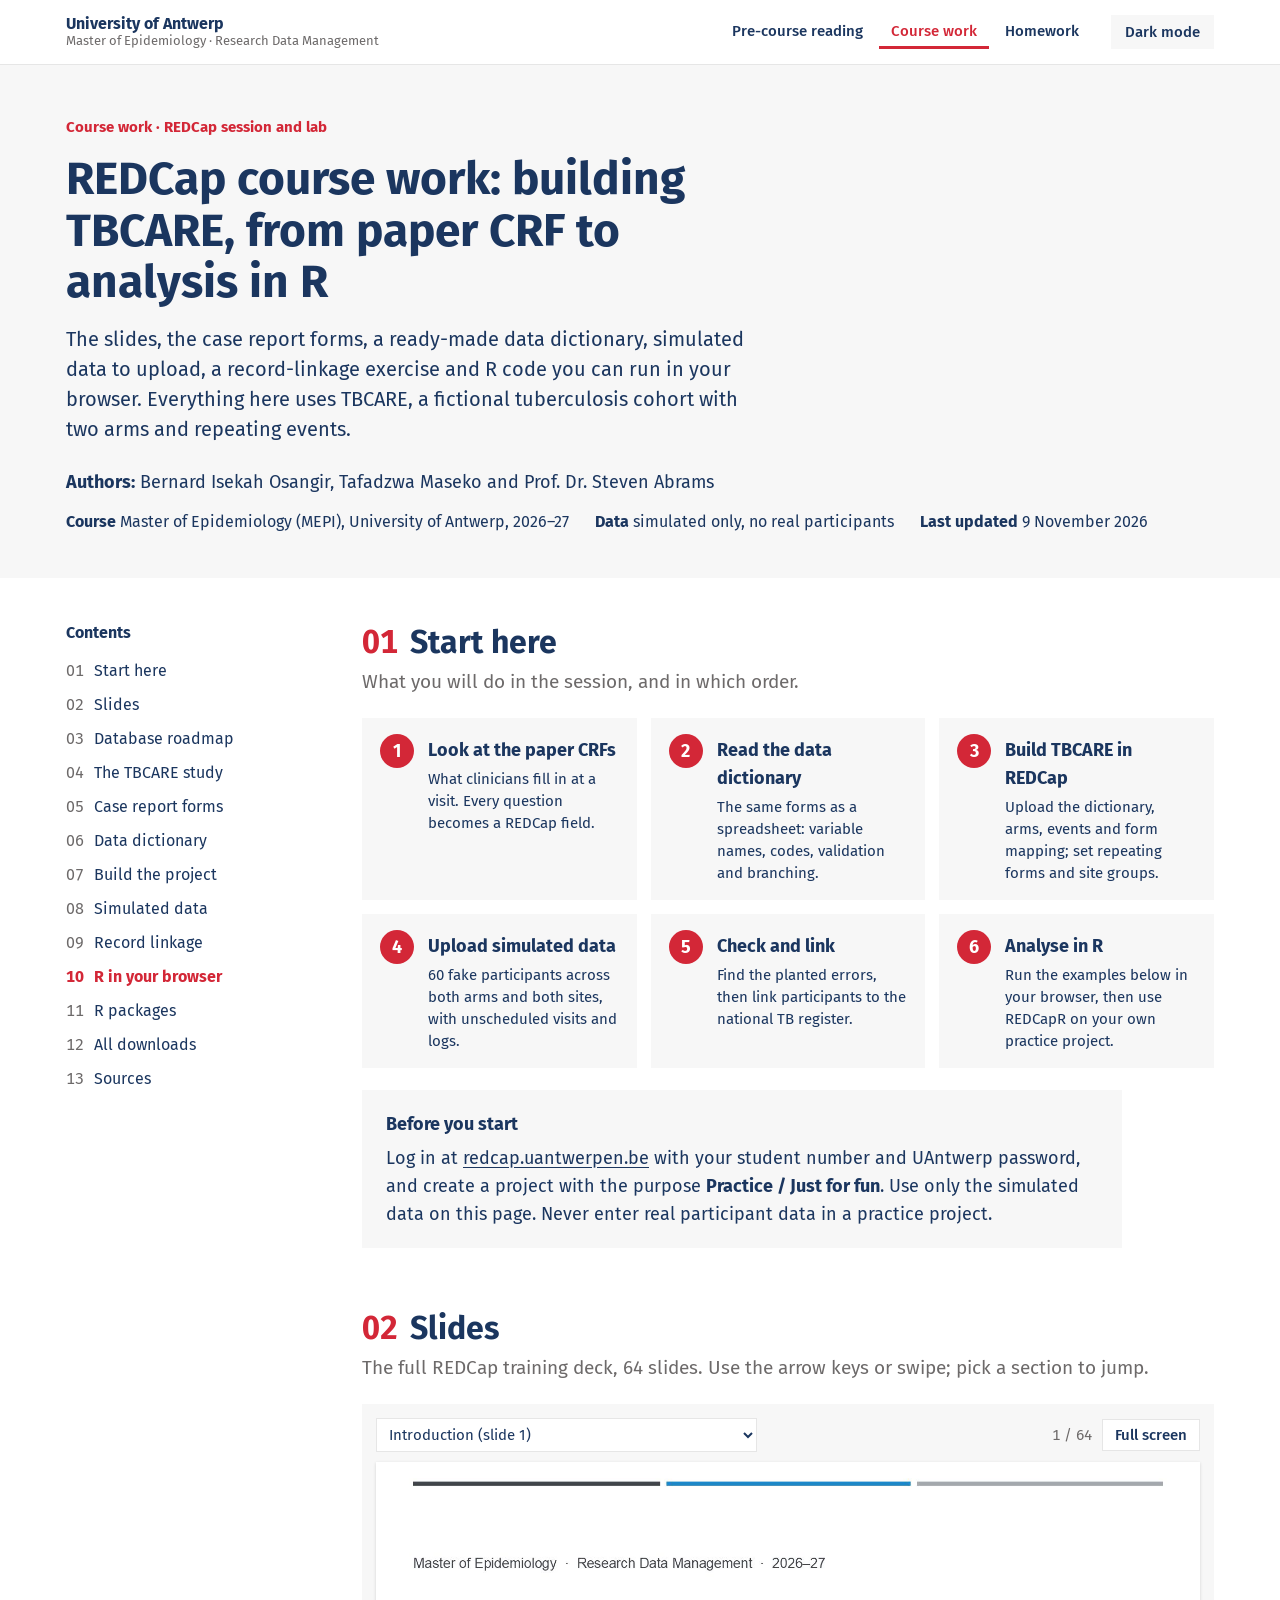
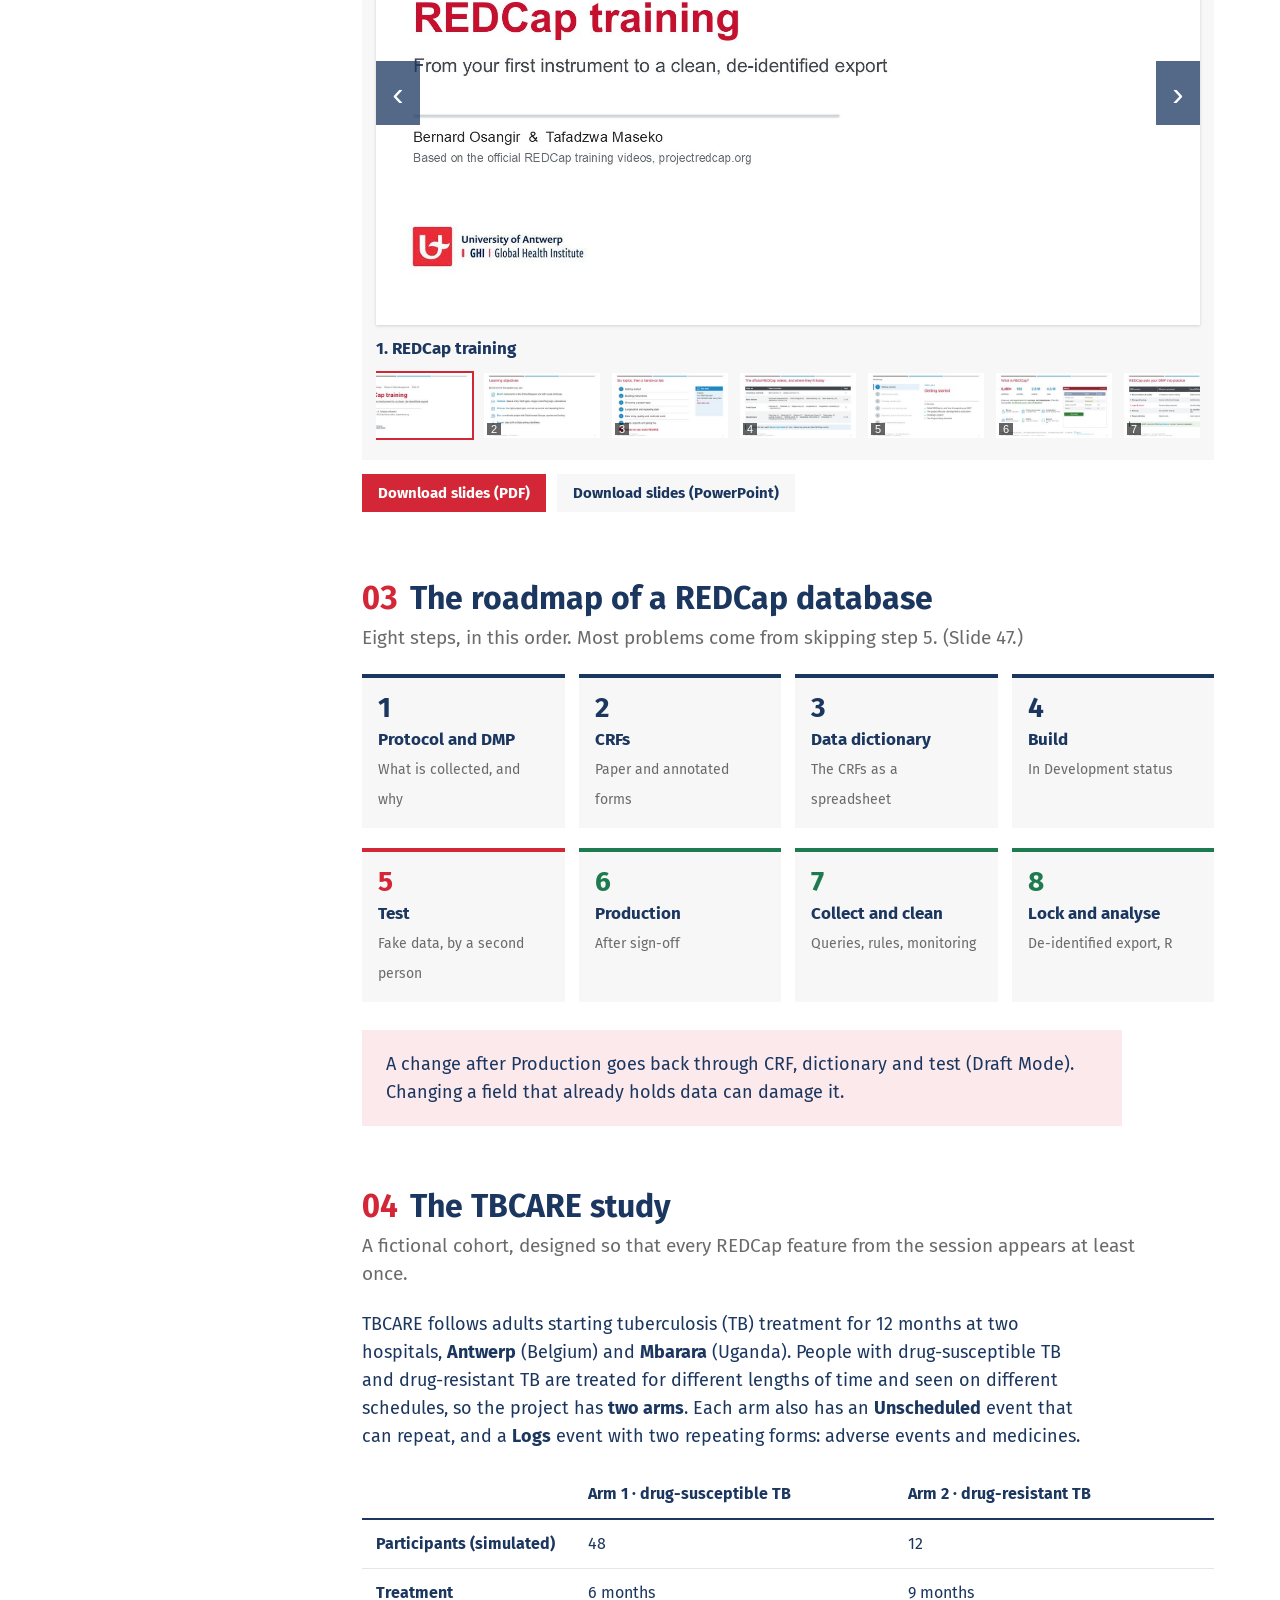
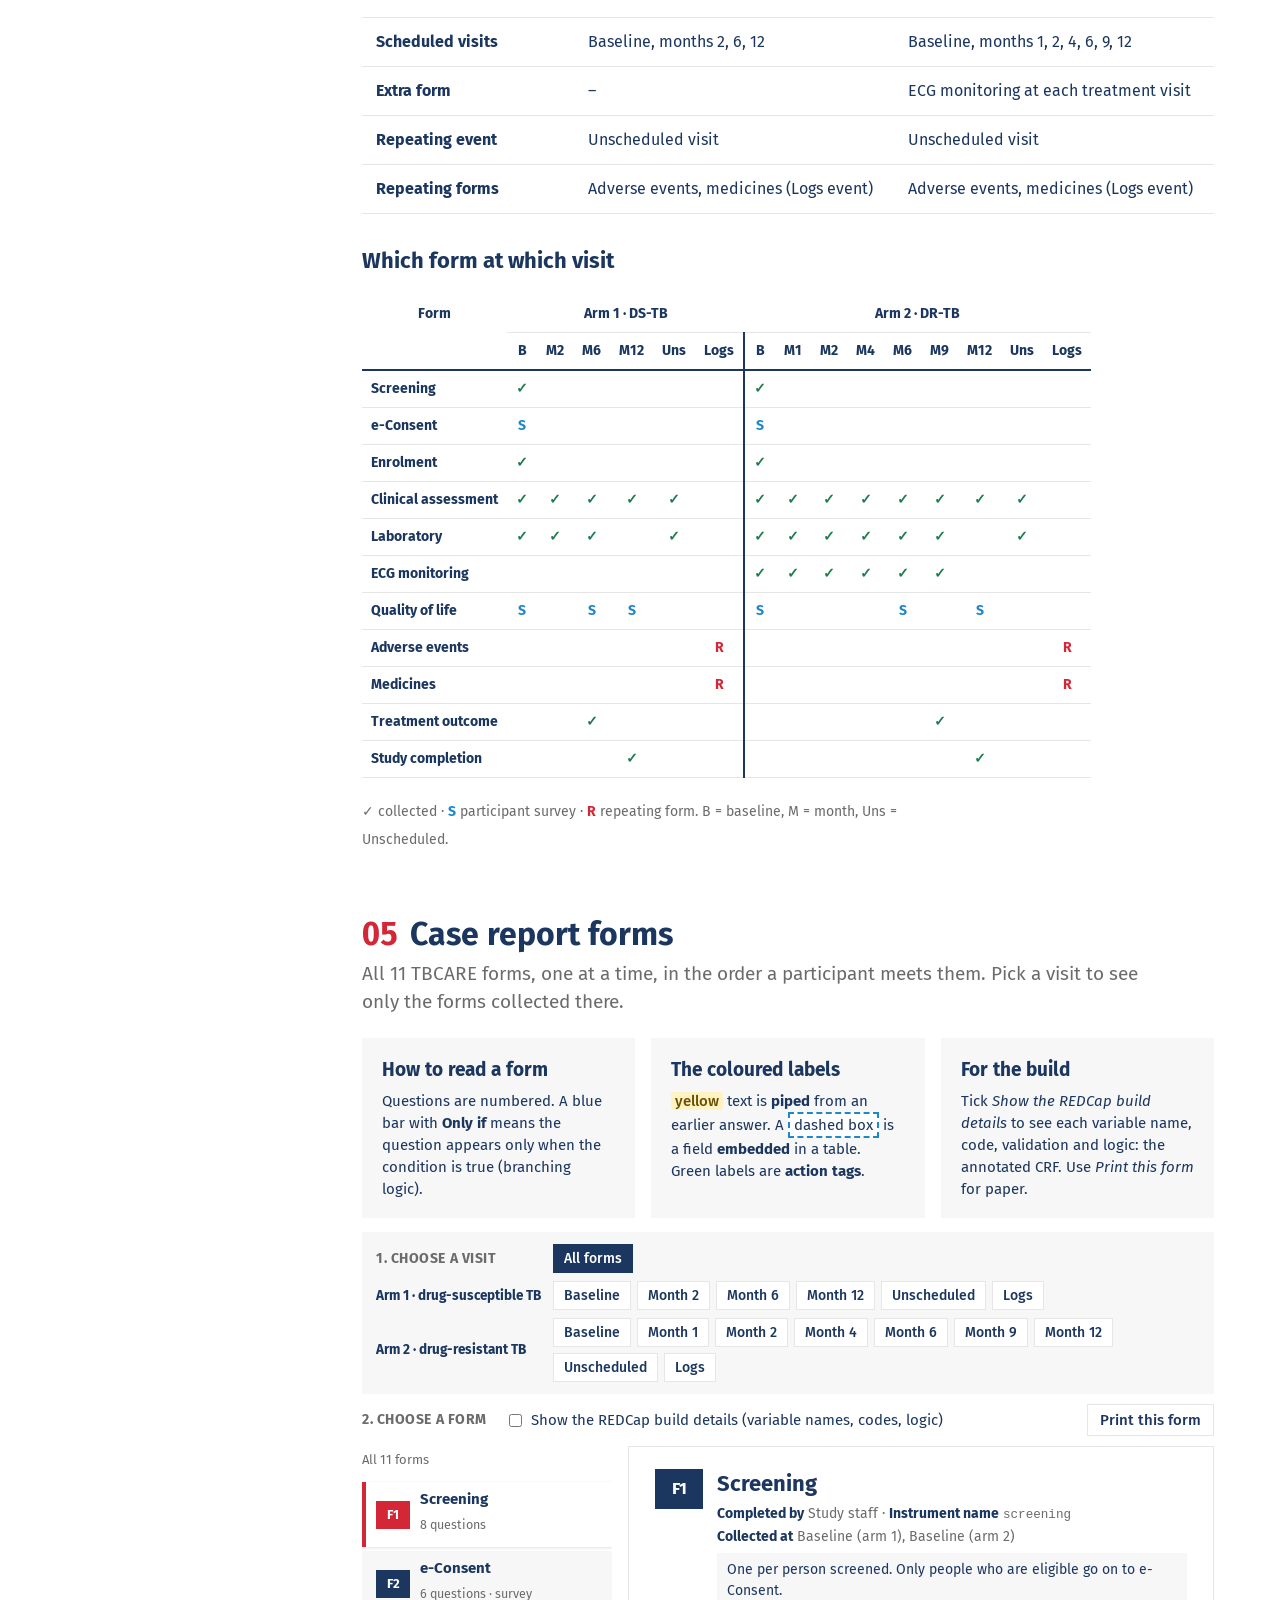
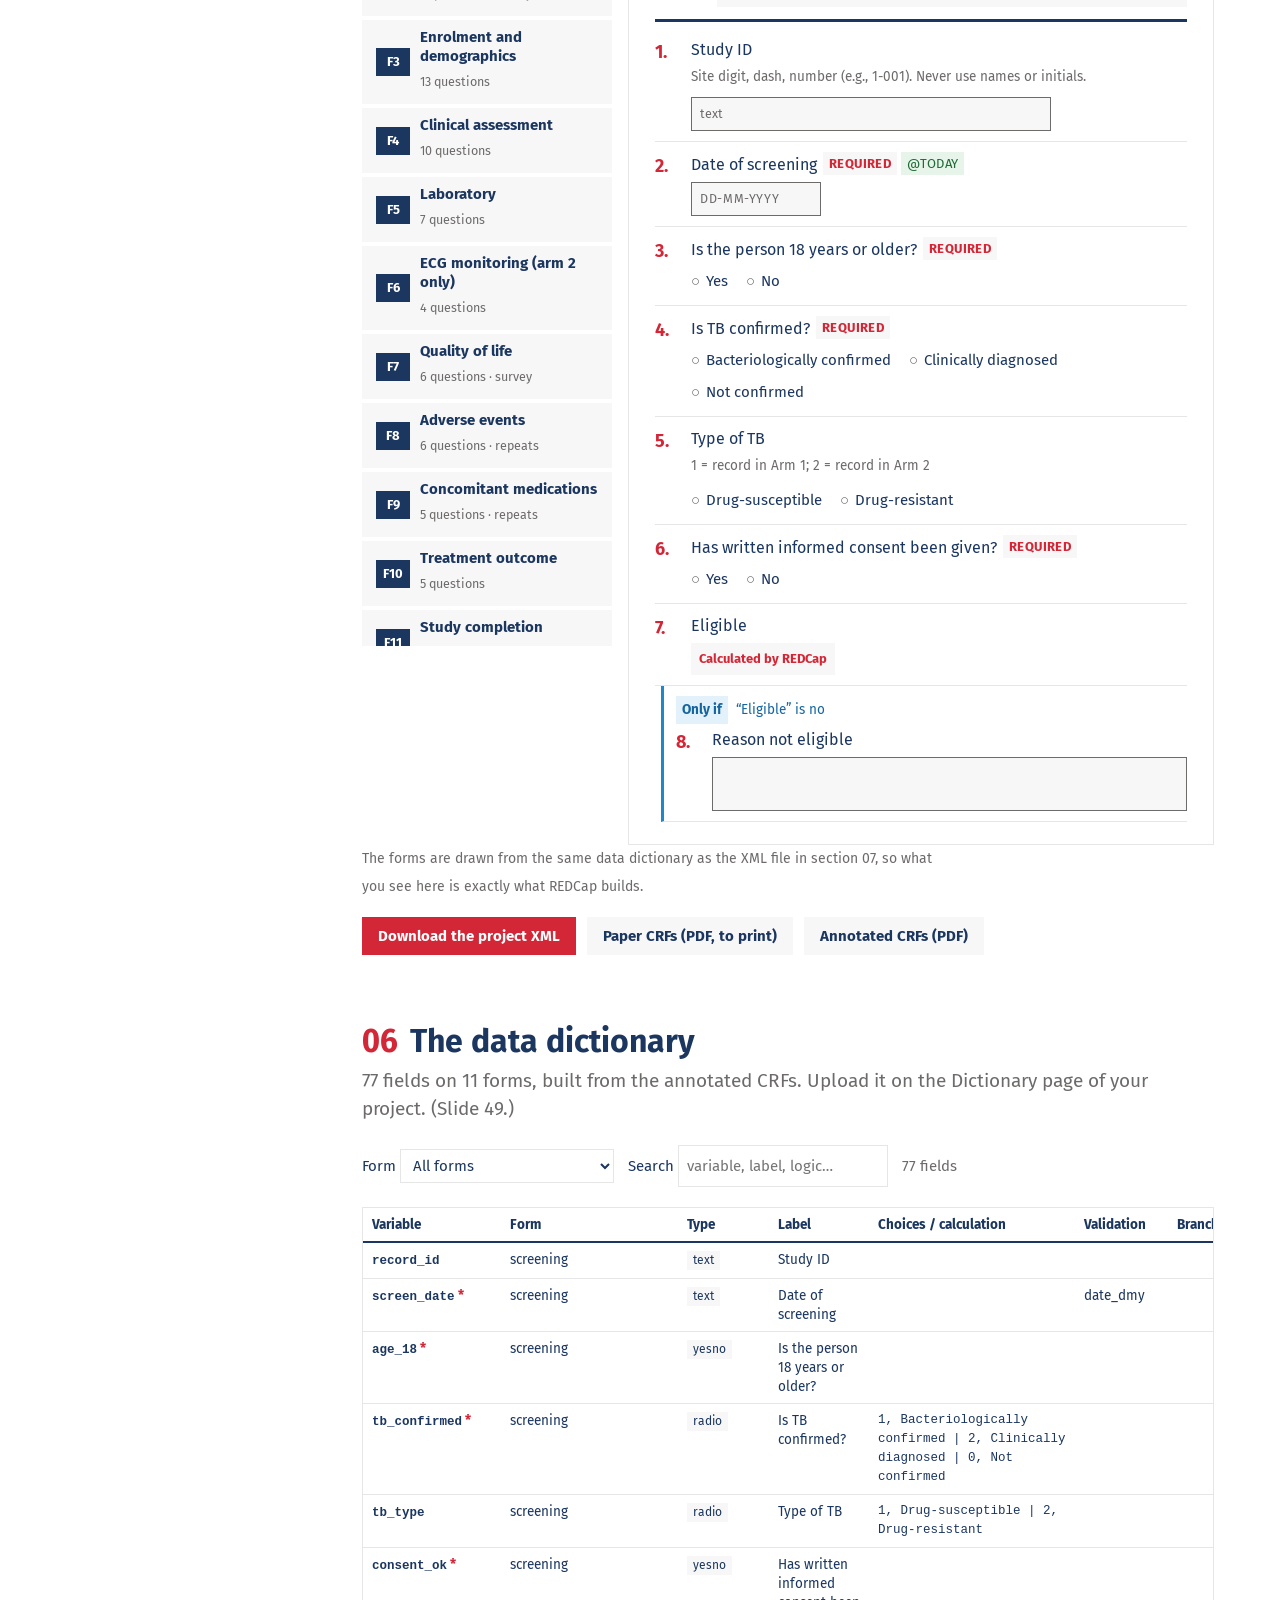
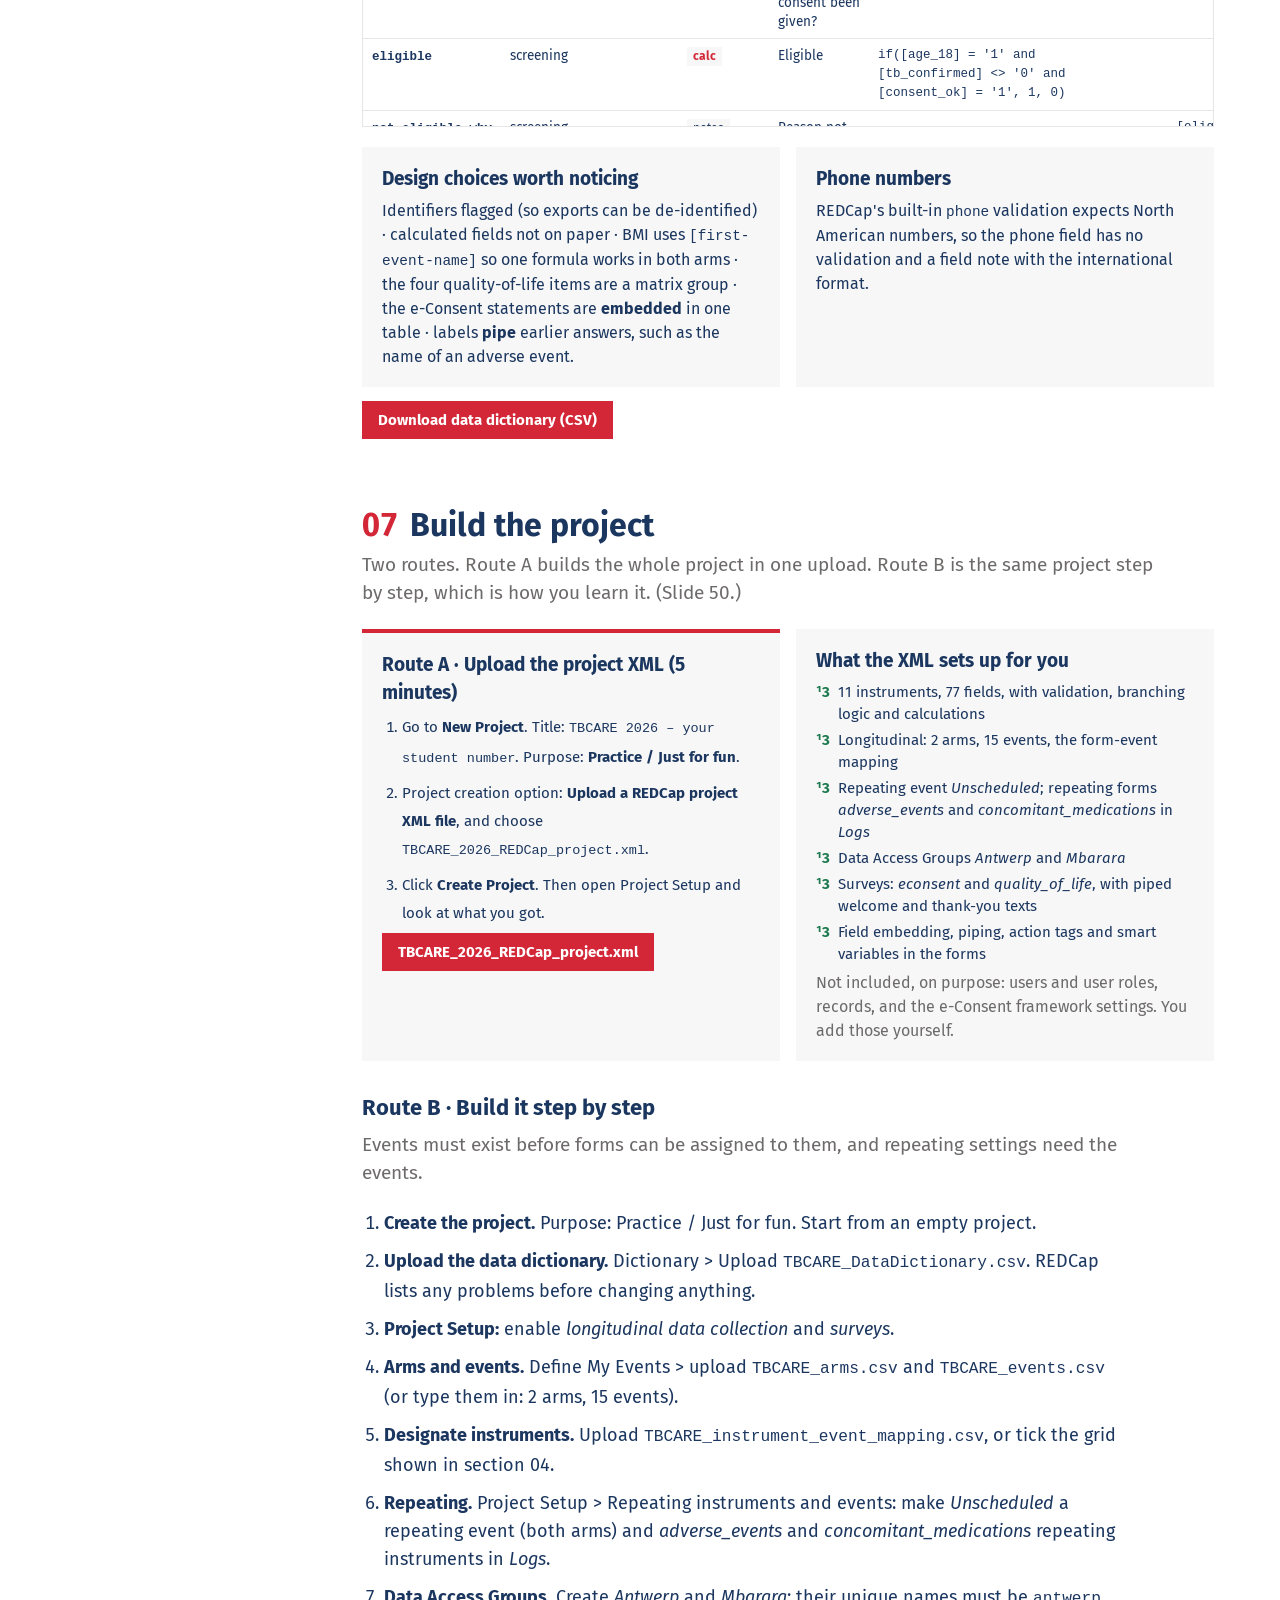
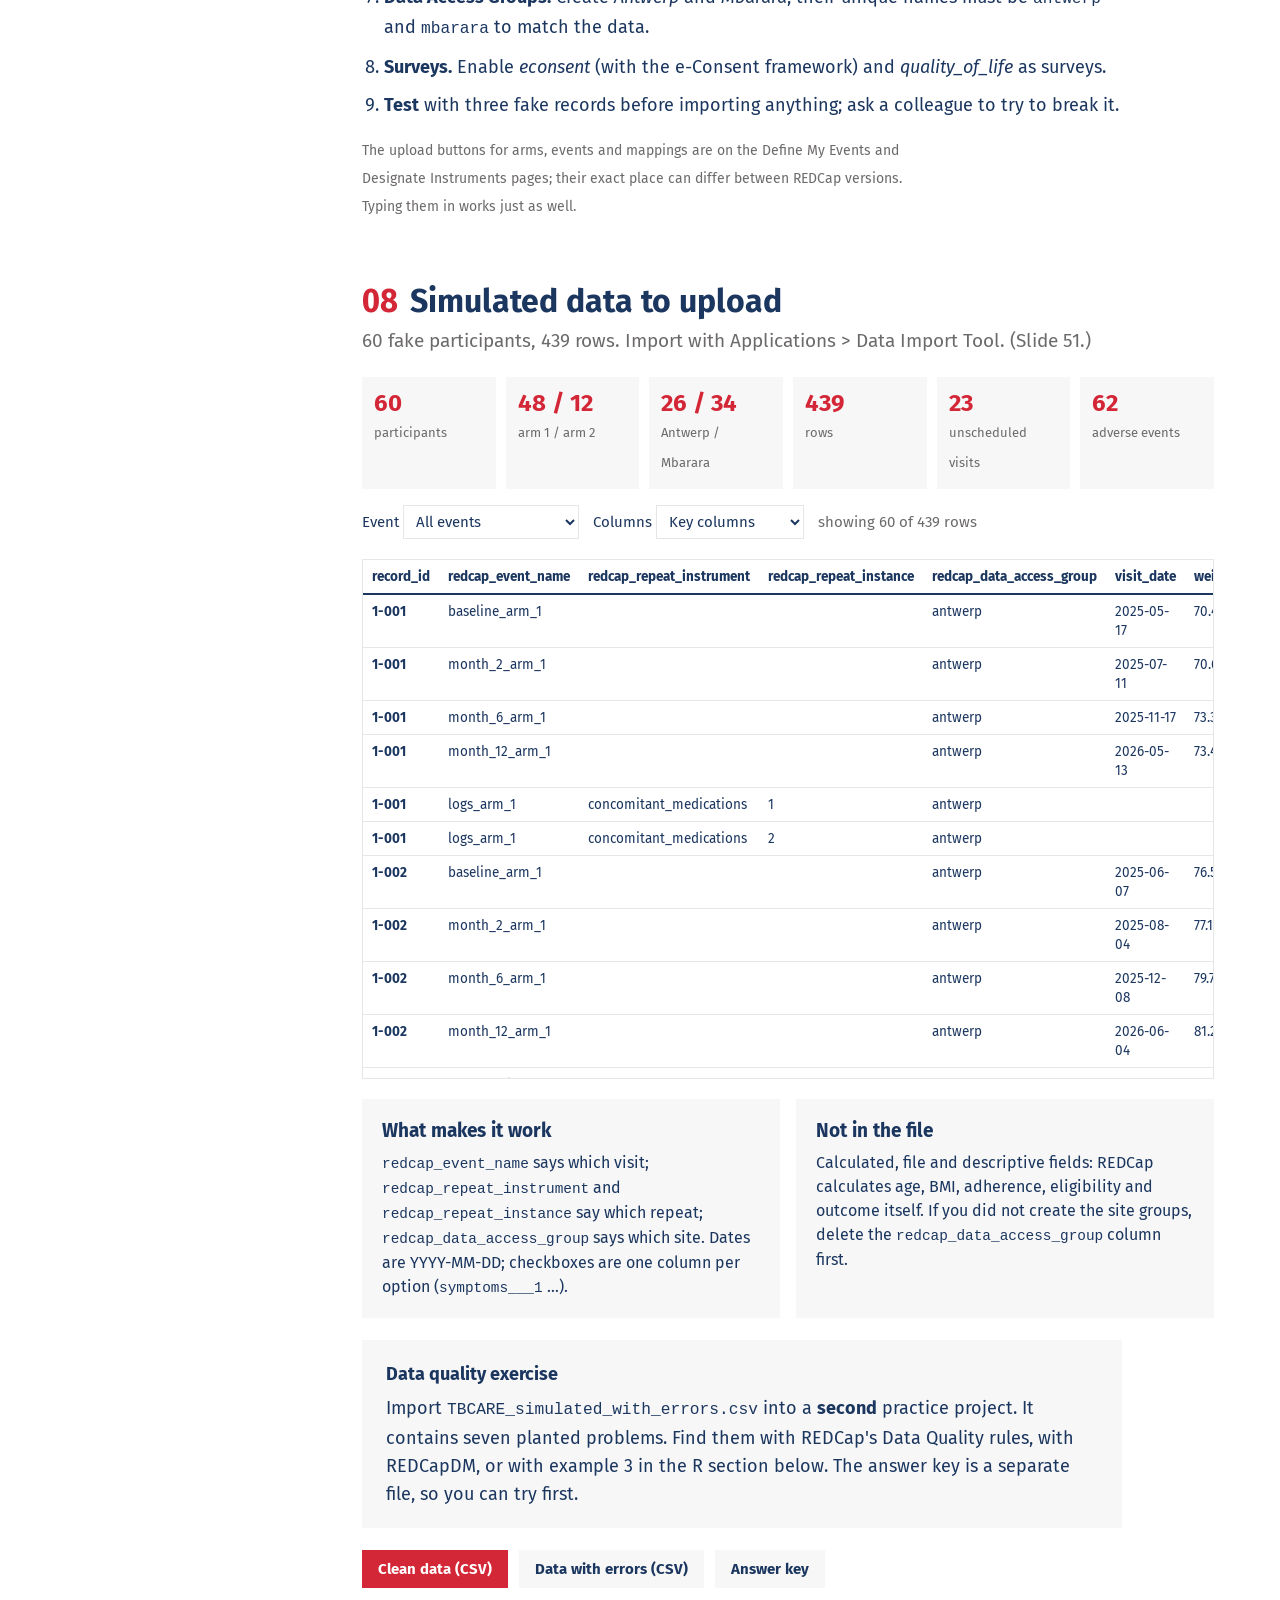
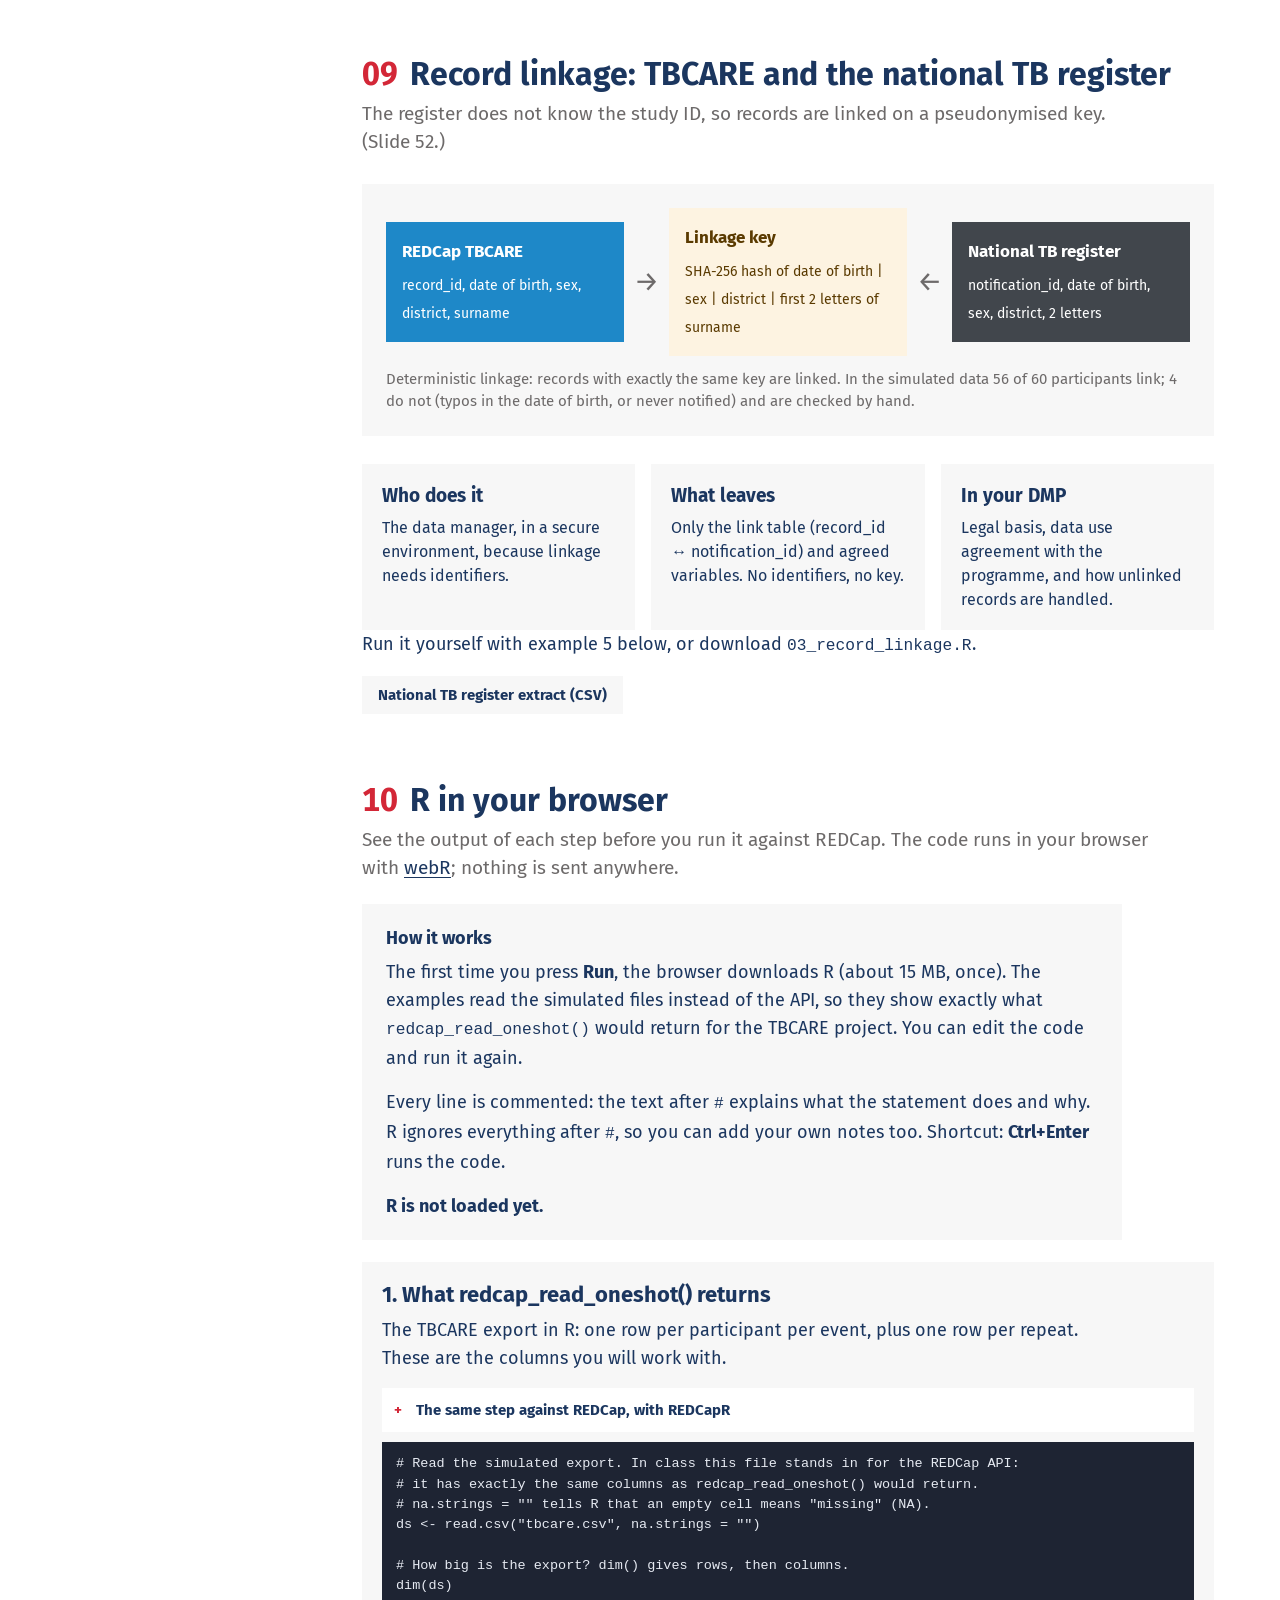
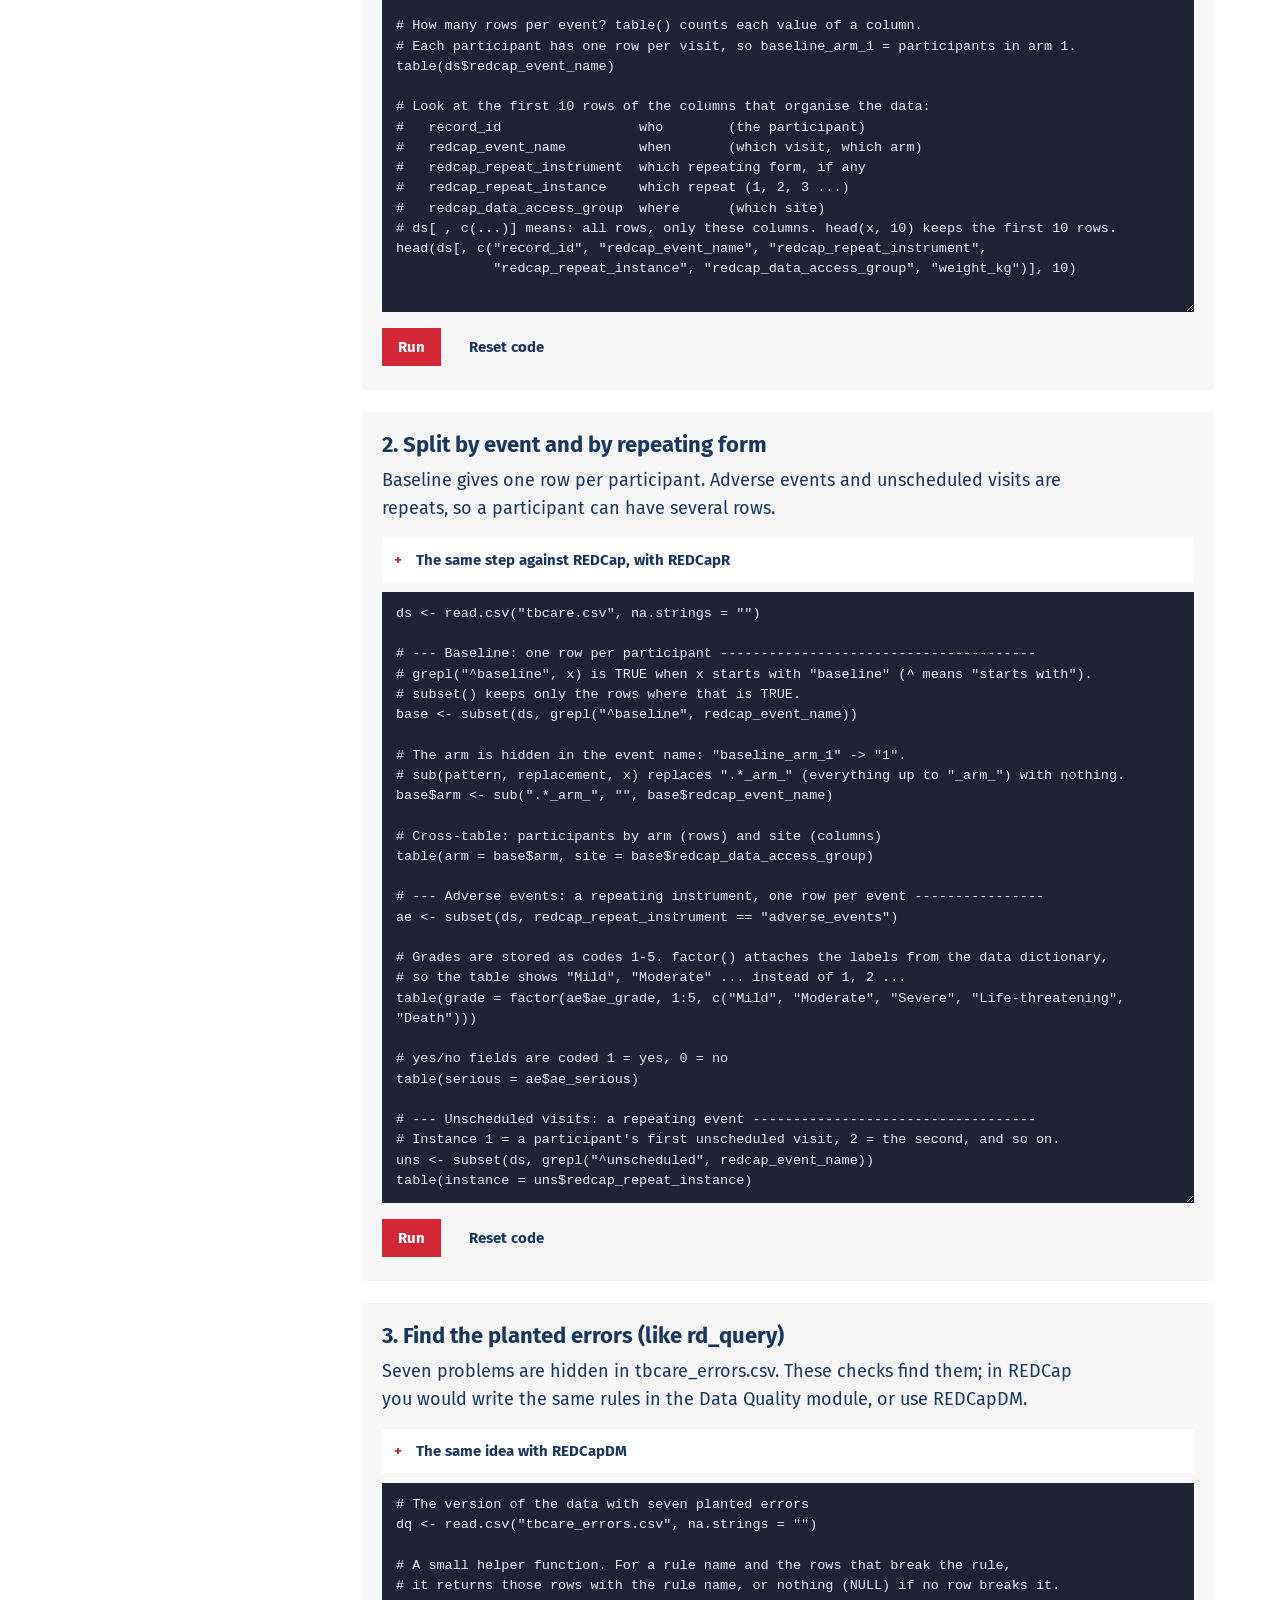
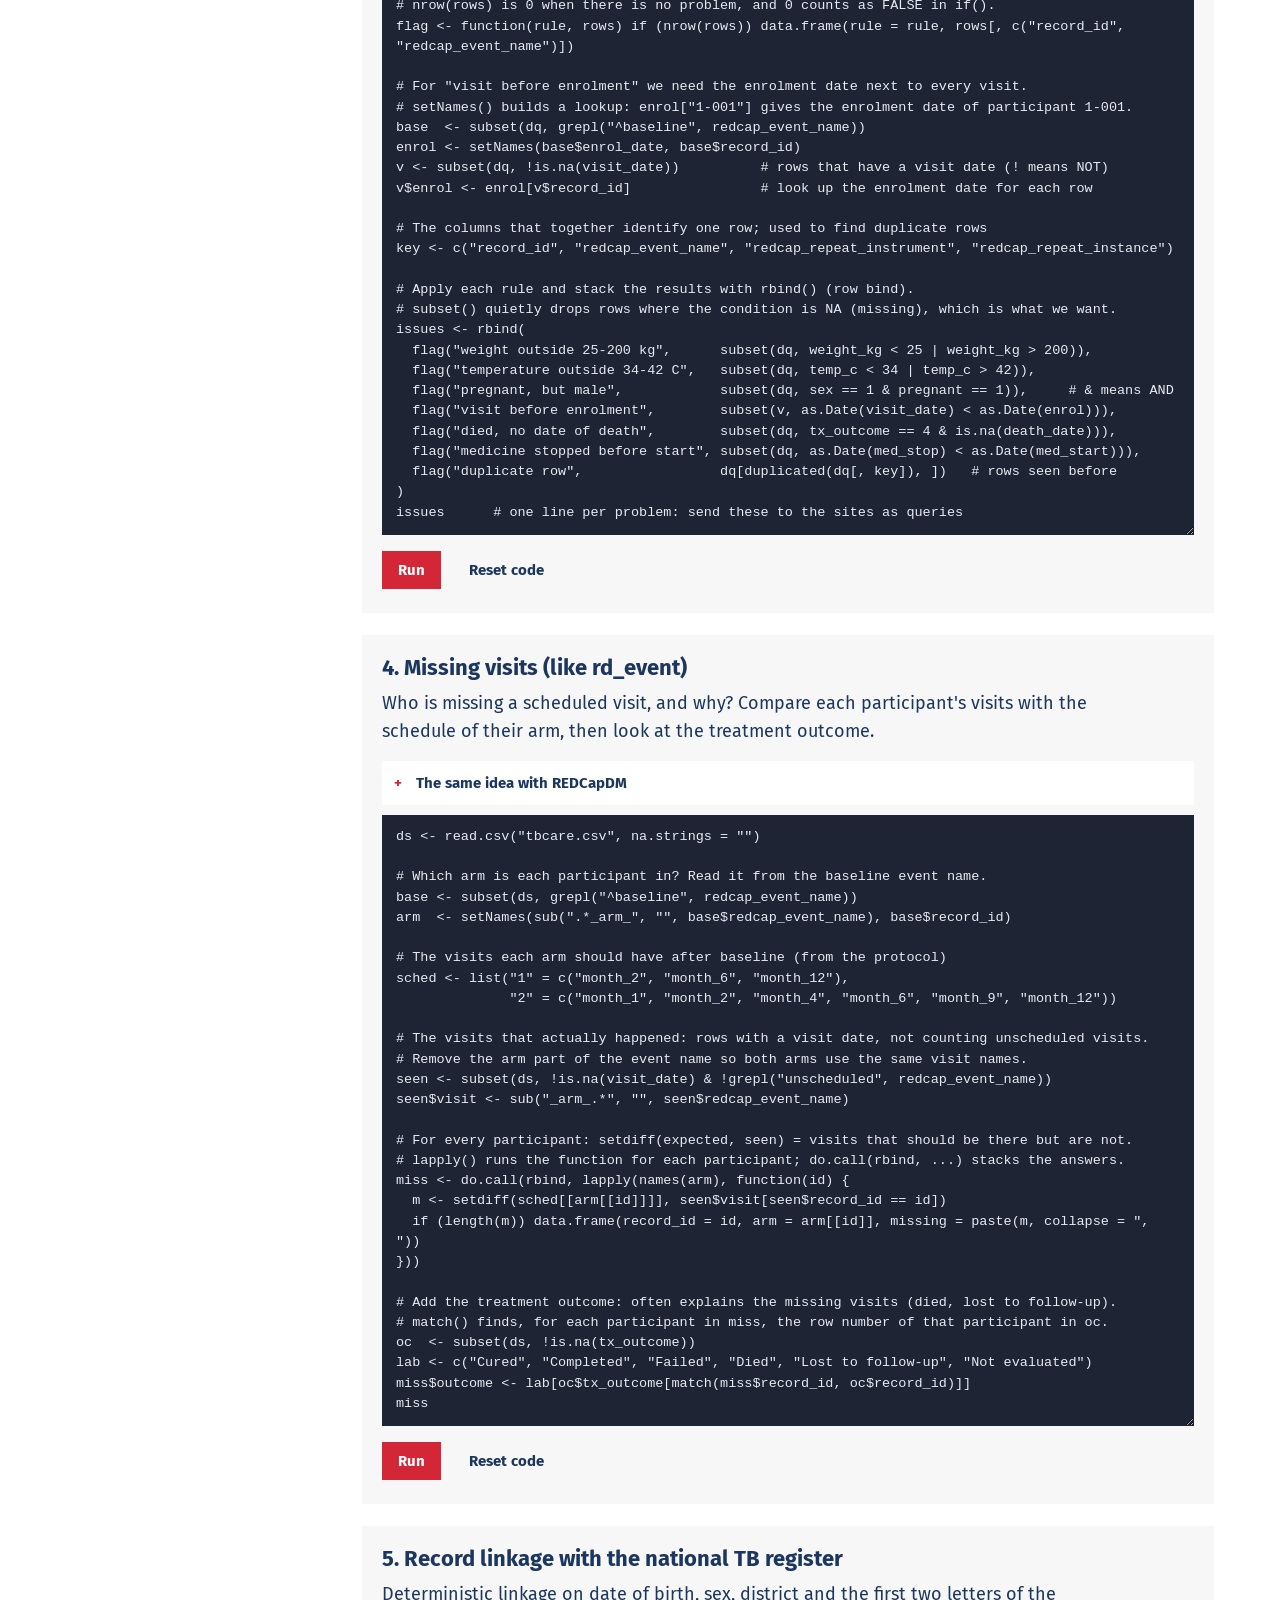
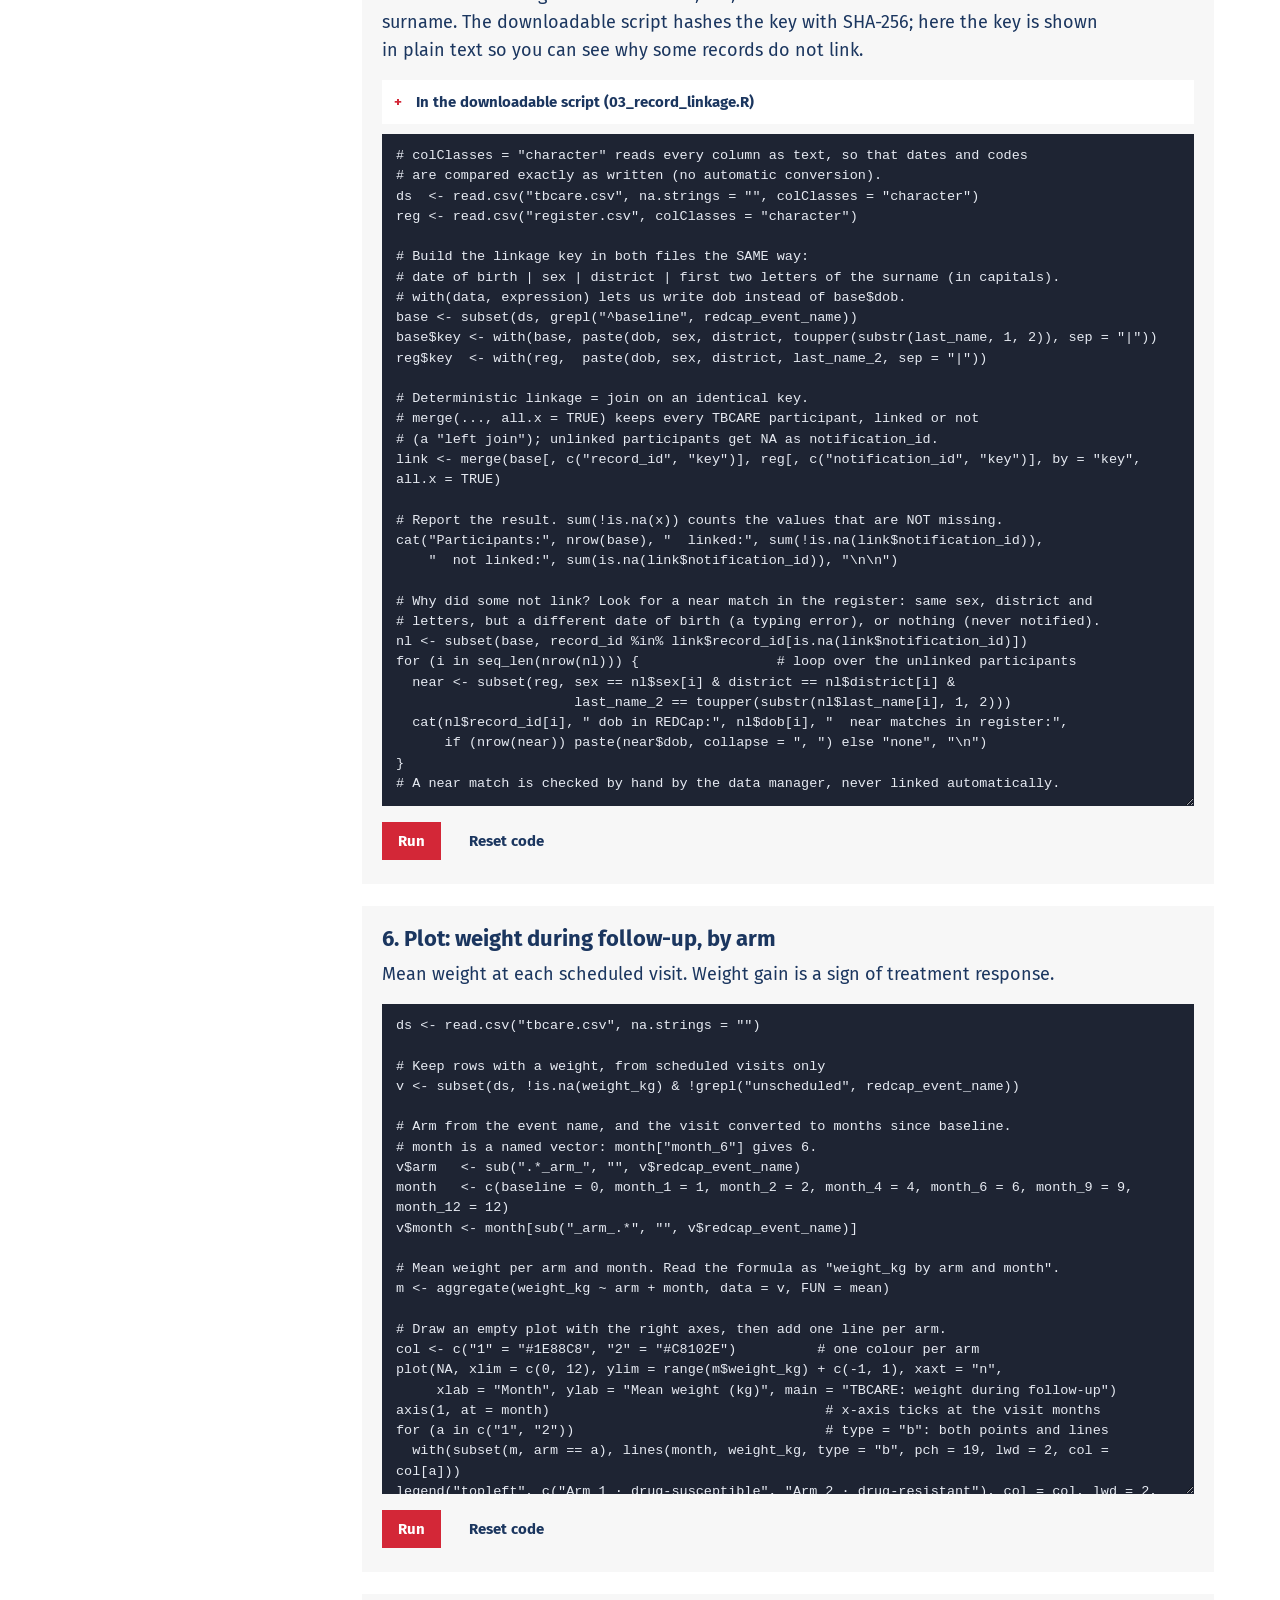
==== commit 47e1ef17: "Add homework page, TBCARE project XML and interactive CRF browser - coursework: CRFs now shown form " ====
--- a/coursework/index.html
+++ b/coursework/index.html
@@ -8,6 +8,7 @@
 <link rel="preconnect" href="https://fonts.googleapis.com">
 <link rel="preconnect" href="https://fonts.gstatic.com" crossorigin>
 <link href="https://fonts.googleapis.com/css2?family=Fira+Sans:ital,wght@0,400;0,500;0,700;1,400&display=swap" rel="stylesheet">
+<link rel="stylesheet" href="../shared/crf.css">
 <style>
 /* Colours and type follow uantwerpen.be: navy text, red accent, light-grey panels.
    UAntwerp uses ITC Officina Sans (licensed); Fira Sans is the closest free match. */
@@ -241,6 +242,10 @@
 .pdfwrap{background:var(--panel);padding:8px}
 .pdfwrap iframe{width:100%;height:720px;border:0;background:#fff;display:block}
 .forms{margin-top:18px}
+.crfhow{margin-bottom:14px}.crfhow .card p{font-size:15px;line-height:22px}
+.xmlcard{border-top:4px solid var(--red)}.xmlcard ol{padding-left:20px;margin:6px 0}.xmlcard li{margin-bottom:6px;font-size:15px}
+ul.ticks{list-style:none;padding:0;margin:6px 0}ul.ticks li{padding-left:22px;position:relative;font-size:15px;line-height:22px;margin-bottom:4px}
+ul.ticks li::before{content:"¹3";position:absolute;left:0;color:var(--ok);font-weight:700}
 /* linkage */
 .link-diagram{display:grid;grid-template-columns:1fr auto 1fr auto 1fr;gap:10px;align-items:center}
 .lbox{padding:16px;color:#fff;min-height:110px}.lbox b{display:block;font-size:17px;margin-bottom:4px}.lbox span{font-size:14px;line-height:20px}
@@ -276,7 +281,7 @@
 <body>
 
 <div class="topbar"><div class="wrap"><span>University of Antwerp<small>Master of Epidemiology · Research Data Management</small></span>
-  <nav class="sitenav" aria-label="Site"><a href="../">Pre-course reading</a><a href="./" aria-current="page">Course work</a></nav>
+  <nav class="sitenav" aria-label="Site"><a href="../">Pre-course reading</a><a href="./" aria-current="page">Course work</a><a href="../homework/">Homework</a></nav>
   <button class="theme-toggle" type="button" id="themeToggle" aria-label="Switch between light and dark mode">Dark mode</button></div></div>
 
 <header class="hero">
@@ -288,7 +293,7 @@
     <div class="meta">
       <span><b>Course</b> Master of Epidemiology (MEPI), University of Antwerp, 2026–27</span>
       <span><b>Data</b> simulated only, no real participants</span>
-      <span><b>Last updated</b> 26 October 2026</span>
+      <span><b>Last updated</b> 9 November 2026</span>
     </div>
   </div>
 </header>
@@ -394,27 +399,21 @@
   <!-- 05 -->
   <section id="crfs">
     <h2><span class="num">05</span>Case report forms</h2>
-    <p class="sub">The paper forms clinicians print, and the annotated version that maps every question to its REDCap variable.</p>
-    <div class="tabs" role="tablist">
-      <button type="button" role="tab" class="tab active" data-pdf="docs/20261015_MEPI_REDCap_TBCARE_Paper_CRFs.pdf" aria-selected="true">Paper CRFs (to print)</button>
-      <button type="button" role="tab" class="tab" data-pdf="docs/20261015_MEPI_REDCap_TBCARE_Annotated_CRFs.pdf" aria-selected="false">Annotated CRFs (for the build)</button>
-    </div>
-    <div class="pdfwrap"><iframe id="pdfframe" src="docs/20261015_MEPI_REDCap_TBCARE_Paper_CRFs.pdf#view=FitH" title="TBCARE case report forms"></iframe></div>
-    <p class="dl"><a class="btn" id="pdfopen" href="docs/20261015_MEPI_REDCap_TBCARE_Paper_CRFs.pdf">Open in a new tab</a></p>
-    <div class="grid g3 forms">
-      <div class="card"><h4>F1–F3 · Baseline</h4><p>Screening, e-Consent, enrolment and demographics (identifiers flagged).</p></div>
-      <div class="card"><h4>F4–F6 · Visits</h4><p>Clinical assessment, laboratory, ECG (arm 2 only).</p></div>
-      <div class="card"><h4>F7 · Participant</h4><p>Quality of life survey, in two languages.</p></div>
-      <div class="card"><h4>F8–F9 · Logs</h4><p>Adverse events and medicines: one row = one repeat in REDCap.</p></div>
-      <div class="card"><h4>F10 · Outcome</h4><p>WHO treatment outcome at end of treatment; form locked after checking.</p></div>
-      <div class="card"><h4>F11 · Completion</h4><p>Study completion at month 12.</p></div>
-    </div>
+    <p class="sub">All 11 TBCARE forms, one at a time, in the order a participant meets them. Pick a visit to see only the forms collected there.</p>
+    <div class="grid g3 crfhow">
+      <div class="card"><h4>How to read a form</h4><p>Questions are numbered. A blue bar with <b>Only if</b> means the question appears only when the condition is true (branching logic).</p></div>
+      <div class="card"><h4>The coloured labels</h4><p><span class="pipe">yellow</span> text is <b>piped</b> from an earlier answer. A <span class="emb" style="padding:0 4px">dashed box</span> is a field <b>embedded</b> in a table. Green labels are <b>action tags</b>.</p></div>
+      <div class="card"><h4>For the build</h4><p>Tick <i>Show the REDCap build details</i> to see each variable name, code, validation and logic: the annotated CRF. Use <i>Print this form</i> for paper.</p></div>
+    </div>
+    <div class="crf" id="crfbrowser"><p class="note">Loading the forms…</p></div>
+    <p class="note">The forms are drawn from the same data dictionary as the XML file in section 07, so what you see here is exactly what REDCap builds.</p>
+    <p class="dl"><a class="btn" href="files/TBCARE_2026_REDCap_project.xml" download>Download the project XML</a> <a class="btn ghost" href="docs/20261015_MEPI_REDCap_TBCARE_Paper_CRFs.pdf">Paper CRFs (PDF, to print)</a> <a class="btn ghost" href="docs/20261015_MEPI_REDCap_TBCARE_Annotated_CRFs.pdf">Annotated CRFs (PDF)</a></p>
   </section>
 
   <!-- 06 -->
   <section id="dictionary">
     <h2><span class="num">06</span>The data dictionary</h2>
-    <p class="sub">75 fields on 11 forms, built from the annotated CRFs. Upload it on the Dictionary page of your project. (Slide 49.)</p>
+    <p class="sub">77 fields on 11 forms, built from the annotated CRFs. Upload it on the Dictionary page of your project. (Slide 49.)</p>
     <div class="filters">
       <label>Form <select id="ddform"><option value="">All forms</option></select></label>
       <label>Search <input id="ddsearch" type="search" placeholder="variable, label, logic…"></label>
@@ -422,7 +421,7 @@
     </div>
     <div class="tablewrap tall"><table class="dd" id="ddtable"><thead><tr><th>Variable</th><th>Form</th><th>Type</th><th>Label</th><th>Choices / calculation</th><th>Validation</th><th>Branching</th><th>Id.</th><th>Annotation</th></tr></thead><tbody></tbody></table></div>
     <div class="grid g2">
-      <div class="card"><h4>Design choices worth noticing</h4><p>Identifiers flagged (so exports can be de-identified) · calculated fields not on paper · BMI uses <code>[first-event-name]</code> so one formula works in both arms · the four quality-of-life items are a matrix group.</p></div>
+      <div class="card"><h4>Design choices worth noticing</h4><p>Identifiers flagged (so exports can be de-identified) · calculated fields not on paper · BMI uses <code>[first-event-name]</code> so one formula works in both arms · the four quality-of-life items are a matrix group · the e-Consent statements are <b>embedded</b> in one table · labels <b>pipe</b> earlier answers, such as the name of an adverse event.</p></div>
       <div class="card"><h4>Phone numbers</h4><p>REDCap's built-in <code>phone</code> validation expects North American numbers, so the phone field has no validation and a field note with the international format.</p></div>
     </div>
     <p class="dl"><a class="btn" href="files/TBCARE_DataDictionary.csv" download>Download data dictionary (CSV)</a></p>
@@ -430,8 +429,33 @@
 
   <!-- 07 -->
   <section id="build">
-    <h2><span class="num">07</span>Build the project, in this order</h2>
-    <p class="sub">Events must exist before forms can be assigned to them, and repeating settings need the events. (Slide 50.)</p>
+    <h2><span class="num">07</span>Build the project</h2>
+    <p class="sub">Two routes. Route A builds the whole project in one upload. Route B is the same project step by step, which is how you learn it. (Slide 50.)</p>
+    <div class="grid g2">
+      <div class="card xmlcard">
+        <h4>Route A · Upload the project XML (5 minutes)</h4>
+        <ol>
+          <li>Go to <b>New Project</b>. Title: <code>TBCARE 2026 – your student number</code>. Purpose: <b>Practice / Just for fun</b>.</li>
+          <li>Project creation option: <b>Upload a REDCap project XML file</b>, and choose <code>TBCARE_2026_REDCap_project.xml</code>.</li>
+          <li>Click <b>Create Project</b>. Then open Project Setup and look at what you got.</li>
+        </ol>
+        <p class="dl"><a class="btn" href="files/TBCARE_2026_REDCap_project.xml" download>TBCARE_2026_REDCap_project.xml</a></p>
+      </div>
+      <div class="card">
+        <h4>What the XML sets up for you</h4>
+        <ul class="ticks">
+          <li>11 instruments, 77 fields, with validation, branching logic and calculations</li>
+          <li>Longitudinal: 2 arms, 15 events, the form-event mapping</li>
+          <li>Repeating event <i>Unscheduled</i>; repeating forms <i>adverse_events</i> and <i>concomitant_medications</i> in <i>Logs</i></li>
+          <li>Data Access Groups <i>Antwerp</i> and <i>Mbarara</i></li>
+          <li>Surveys: <i>econsent</i> and <i>quality_of_life</i>, with piped welcome and thank-you texts</li>
+          <li>Field embedding, piping, action tags and smart variables in the forms</li>
+        </ul>
+        <p class="note">Not included, on purpose: users and user roles, records, and the e-Consent framework settings. You add those yourself.</p>
+      </div>
+    </div>
+    <h3>Route B · Build it step by step</h3>
+    <p class="sub">Events must exist before forms can be assigned to them, and repeating settings need the events.</p>
     <ol class="buildlist">
       <li><b>Create the project.</b> Purpose: Practice / Just for fun. Start from an empty project.</li>
       <li><b>Upload the data dictionary.</b> Dictionary &gt; Upload <code>TBCARE_DataDictionary.csv</code>. REDCap lists any problems before changing anything.</li>
@@ -576,7 +600,8 @@
         <tr><td><a href="docs/20261026_MEPI_REDCap_Training_2026-27.pdf">Slides (PDF)</a> · <a href="docs/20261026_MEPI_REDCap_Training_2026-27.pptx">PowerPoint</a></td><td>REDCap training, 64 slides</td></tr>
         <tr><td><a href="docs/20261015_MEPI_REDCap_TBCARE_Paper_CRFs.pdf">Paper CRFs</a></td><td>Blank forms clinicians print and fill in</td></tr>
         <tr><td><a href="docs/20261015_MEPI_REDCap_TBCARE_Annotated_CRFs.pdf">Annotated CRFs</a></td><td>Every question with its variable, type, codes, validation, branching</td></tr>
-        <tr><td><a href="files/TBCARE_DataDictionary.csv" download>TBCARE_DataDictionary.csv</a></td><td>REDCap data dictionary, 75 fields, 11 forms</td></tr>
+        <tr><td><a href="files/TBCARE_2026_REDCap_project.xml" download>TBCARE_2026_REDCap_project.xml</a></td><td>The whole project in one file: forms, arms, events, repeating settings, site groups, surveys. Upload as a new project</td></tr>
+        <tr><td><a href="files/TBCARE_DataDictionary.csv" download>TBCARE_DataDictionary.csv</a></td><td>REDCap data dictionary, 77 fields, 11 forms</td></tr>
         <tr><td><a href="files/TBCARE_arms.csv" download>TBCARE_arms.csv</a> · <a href="files/TBCARE_events.csv" download>TBCARE_events.csv</a> · <a href="files/TBCARE_instrument_event_mapping.csv" download>…mapping.csv</a></td><td>Arms, events and which form at which event</td></tr>
         <tr><td><a href="files/TBCARE_simulated_import.csv" download>TBCARE_simulated_import.csv</a></td><td>Clean simulated data, ready for the Data Import Tool</td></tr>
         <tr><td><a href="files/TBCARE_simulated_with_errors.csv" download>TBCARE_simulated_with_errors.csv</a> · <a href="files/TBCARE_errors_answer_key.csv" download>answer key</a></td><td>Same data with seven planted errors</td></tr>
@@ -603,13 +628,14 @@
 
 <footer>
   <div class="wrap">
-    Course work for the Research Data Management course, Master of Epidemiology (MEPI), University of Antwerp, 2026–27. Authors: Bernard Isekah Osangir, Tafadzwa Maseko and Prof. Dr. Steven Abrams. TBCARE is a fictional study; all data are simulated. <a href="../">Pre-course reading</a> · <a href="https://bosangir.github.io/DMP/">Data Management Plans</a>.
+    Course work for the Research Data Management course, Master of Epidemiology (MEPI), University of Antwerp, 2026–27. Authors: Bernard Isekah Osangir, Tafadzwa Maseko and Prof. Dr. Steven Abrams. TBCARE is a fictional study; all data are simulated. <a href="../">Pre-course reading</a> · <a href="../homework/">Homework</a> · <a href="https://bosangir.github.io/DMP/">Data Management Plans</a>.
   </div>
 </footer>
 <script>
 window.SLIDE_TITLES = ["REDCap training", "Learning objectives", "Six topics, then a hands-on lab", "The official REDCap videos, and where they fit today", "Topic 1: Getting started", "What is REDCap?", "REDCap puts your DMP into practice", "The project lifecycle: test first, then go live", "Creating a project", "The Project Setup page is your checklist", "Topic 2: Building instruments", "Records, instruments and fields", "The Online Designer: add a field", "The data dictionary: your project as a spreadsheet", "Field types: the right type prevents errors", "Validation: stop errors at the moment of entry", "Branching logic: show a question only when it applies", "Calculated fields, action tags and field embedding", "Design rules that save you weeks later", "Topic 3: Choosing a project type", "Five project types", "Which project type fits your study?", "Traditional and single-survey projects", "Longitudinal, scheduling and operations projects", "Topic 4: Longitudinal and repeating data", "Arms and events", "Designate instruments: what is collected when", "Repeating instruments and repeating events", "Scheduling and the Calendar", "Topic 5: Data entry, quality and multi-site work", "Basic data entry: the Record Status Dashboard", "Surveys: let participants enter their own data", "Data Access Groups for multi-site projects", "Queries: the Data Resolution Workflow", "Data Quality rules: find errors that slipped through", "Locking records and e-signatures", "Collecting offline: the REDCap Mobile App and MyCap", "Topic 6: Users, exports and going live", "The Applications menu", "User rights: give each role only what it needs", "Logging: every change is recorded", "Reports and de-identified exports", "The API: reproducible data pipelines", "Before you move to Production: checklist", "AI tools inside REDCap (version 15)", "TBCARE: from paper CRF to analysis in R", "The roadmap of a REDCap database", "TBCARE design: two arms, repeating events", "Designing the TBCARE data dictionary", "Build TBCARE in this order", "Uploading the simulated data", "Record linking: TBCARE and the national TB register", "From REDCap to R with REDCapR", "What a longitudinal export looks like in R", "REDCapDM: queries and missing events", "REDCapSync and RosyREDCap: standardised pipelines", "A reproducible TBCARE pipeline", "Try it now: R in your browser", "Hands-on lab: build TBCARE in 60 minutes", "Lab check: did it work?", "Common mistakes, and how to avoid them", "Take-home messages", "Resources", "Questions?"];
 window.R_EXAMPLES = [{"title": "What redcap_read_oneshot() returns", "intro": "The TBCARE export in R: one row per participant per event, plus one row per repeat. These are the columns you will work with.", "redcap": "library(REDCapR)                                # load the package (install once with install.packages(\"REDCapR\"))\n\nuri   <- \"https://redcap.uantwerpen.be/api/\"   # the address of the REDCap API on our server\ntoken <- Sys.getenv(\"REDCAP_TBCARE_TOKEN\")     # read the token from ~/.Renviron, never type it here\n\n# Ask REDCap for every record in one request.\n# The function returns a list; $data is the data frame with the records.\nds <- redcap_read_oneshot(uri, token)$data", "code": "# Read the simulated export. In class this file stands in for the REDCap API:\n# it has exactly the same columns as redcap_read_oneshot() would return.\n# na.strings = \"\" tells R that an empty cell means \"missing\" (NA).\nds <- read.csv(\"tbcare.csv\", na.strings = \"\")\n\n# How big is the export? dim() gives rows, then columns.\ndim(ds)\n\n# How many rows per event? table() counts each value of a column.\n# Each participant has one row per visit, so baseline_arm_1 = participants in arm 1.\ntable(ds$redcap_event_name)\n\n# Look at the first 10 rows of the columns that organise the data:\n#   record_id                 who        (the participant)\n#   redcap_event_name         when       (which visit, which arm)\n#   redcap_repeat_instrument  which repeating form, if any\n#   redcap_repeat_instance    which repeat (1, 2, 3 ...)\n#   redcap_data_access_group  where      (which site)\n# ds[ , c(...)] means: all rows, only these columns. head(x, 10) keeps the first 10 rows.\nhead(ds[, c(\"record_id\", \"redcap_event_name\", \"redcap_repeat_instrument\",\n            \"redcap_repeat_instance\", \"redcap_data_access_group\", \"weight_kg\")], 10)"}, {"title": "Split by event and by repeating form", "intro": "Baseline gives one row per participant. Adverse events and unscheduled visits are repeats, so a participant can have several rows.", "redcap": "# Ask REDCap only for the baseline visits of both arms (fewer rows, faster)\nbase <- redcap_read(redcap_uri = uri, token = token,\n                    events = c(\"baseline_arm_1\", \"baseline_arm_2\"))$data\n\n# With REDCapDM: transform the data, then split it into one data frame per event\n# rd_split(rd_transform(dataset), by = \"event\")", "code": "ds <- read.csv(\"tbcare.csv\", na.strings = \"\")\n\n# --- Baseline: one row per participant ---------------------------------------\n# grepl(\"^baseline\", x) is TRUE when x starts with \"baseline\" (^ means \"starts with\").\n# subset() keeps only the rows where that is TRUE.\nbase <- subset(ds, grepl(\"^baseline\", redcap_event_name))\n\n# The arm is hidden in the event name: \"baseline_arm_1\" -> \"1\".\n# sub(pattern, replacement, x) replaces \".*_arm_\" (everything up to \"_arm_\") with nothing.\nbase$arm <- sub(\".*_arm_\", \"\", base$redcap_event_name)\n\n# Cross-table: participants by arm (rows) and site (columns)\ntable(arm = base$arm, site = base$redcap_data_access_group)\n\n# --- Adverse events: a repeating instrument, one row per event ----------------\nae <- subset(ds, redcap_repeat_instrument == \"adverse_events\")\n\n# Grades are stored as codes 1-5. factor() attaches the labels from the data dictionary,\n# so the table shows \"Mild\", \"Moderate\" ... instead of 1, 2 ...\ntable(grade = factor(ae$ae_grade, 1:5, c(\"Mild\", \"Moderate\", \"Severe\", \"Life-threatening\", \"Death\")))\n\n# yes/no fields are coded 1 = yes, 0 = no\ntable(serious = ae$ae_serious)\n\n# --- Unscheduled visits: a repeating event -----------------------------------\n# Instance 1 = a participant's first unscheduled visit, 2 = the second, and so on.\nuns <- subset(ds, grepl(\"^unscheduled\", redcap_event_name))\ntable(instance = uns$redcap_repeat_instance)"}, {"title": "Find the planted errors (like rd_query)", "intro": "Seven problems are hidden in tbcare_errors.csv. These checks find them; in REDCap you would write the same rules in the Data Quality module, or use REDCapDM.", "redcapLabel": "The same idea with REDCapDM", "redcap": "# Read the project through the API and prepare it (labels, checkboxes, branching logic)\ntb <- rd_transform(redcap_data(uri = uri, token = token))\n\n# rd_query() creates one query per value that meets the expression.\n# x stands for the value of each variable, in the same order as 'variables'.\nq <- rd_query(tb, variables  = c(\"weight_kg\", \"temp_c\"),\n                  expression = c(\"x > 200 | x < 25\", \"x > 42 | x < 34\"),   # | means OR\n                  event      = \"baseline_arm_1\")\nq$queries      # one row per problem, ready to send to the site", "code": "# The version of the data with seven planted errors\ndq <- read.csv(\"tbcare_errors.csv\", na.strings = \"\")\n\n# A small helper function. For a rule name and the rows that break the rule,\n# it returns those rows with the rule name, or nothing (NULL) if no row breaks it.\n# nrow(rows) is 0 when there is no problem, and 0 counts as FALSE in if().\nflag <- function(rule, rows) if (nrow(rows)) data.frame(rule = rule, rows[, c(\"record_id\", \"redcap_event_name\")])\n\n# For \"visit before enrolment\" we need the enrolment date next to every visit.\n# setNames() builds a lookup: enrol[\"1-001\"] gives the enrolment date of participant 1-001.\nbase  <- subset(dq, grepl(\"^baseline\", redcap_event_name))\nenrol <- setNames(base$enrol_date, base$record_id)\nv <- subset(dq, !is.na(visit_date))          # rows that have a visit date (! means NOT)\nv$enrol <- enrol[v$record_id]                # look up the enrolment date for each row\n\n# The columns that together identify one row; used to find duplicate rows\nkey <- c(\"record_id\", \"redcap_event_name\", \"redcap_repeat_instrument\", \"redcap_repeat_instance\")\n\n# Apply each rule and stack the results with rbind() (row bind).\n# subset() quietly drops rows where the condition is NA (missing), which is what we want.\nissues <- rbind(\n  flag(\"weight outside 25-200 kg\",      subset(dq, weight_kg < 25 | weight_kg > 200)),\n  flag(\"temperature outside 34-42 C\",   subset(dq, temp_c < 34 | temp_c > 42)),\n  flag(\"pregnant, but male\",            subset(dq, sex == 1 & pregnant == 1)),     # & means AND\n  flag(\"visit before enrolment\",        subset(v, as.Date(visit_date) < as.Date(enrol))),\n  flag(\"died, no date of death\",        subset(dq, tx_outcome == 4 & is.na(death_date))),\n  flag(\"medicine stopped before start\", subset(dq, as.Date(med_stop) < as.Date(med_start))),\n  flag(\"duplicate row\",                 dq[duplicated(dq[, key]), ])   # rows seen before\n)\nissues      # one line per problem: send these to the sites as queries"}, {"title": "Missing visits (like rd_event)", "intro": "Who is missing a scheduled visit, and why? Compare each participant's visits with the schedule of their arm, then look at the treatment outcome.", "redcapLabel": "The same idea with REDCapDM", "redcap": "# rd_event() lists the records that do not have the given event\nme <- rd_event(tb, event = \"month_6_arm_1\")\nme$results", "code": "ds <- read.csv(\"tbcare.csv\", na.strings = \"\")\n\n# Which arm is each participant in? Read it from the baseline event name.\nbase <- subset(ds, grepl(\"^baseline\", redcap_event_name))\narm  <- setNames(sub(\".*_arm_\", \"\", base$redcap_event_name), base$record_id)\n\n# The visits each arm should have after baseline (from the protocol)\nsched <- list(\"1\" = c(\"month_2\", \"month_6\", \"month_12\"),\n              \"2\" = c(\"month_1\", \"month_2\", \"month_4\", \"month_6\", \"month_9\", \"month_12\"))\n\n# The visits that actually happened: rows with a visit date, not counting unscheduled visits.\n# Remove the arm part of the event name so both arms use the same visit names.\nseen <- subset(ds, !is.na(visit_date) & !grepl(\"unscheduled\", redcap_event_name))\nseen$visit <- sub(\"_arm_.*\", \"\", seen$redcap_event_name)\n\n# For every participant: setdiff(expected, seen) = visits that should be there but are not.\n# lapply() runs the function for each participant; do.call(rbind, ...) stacks the answers.\nmiss <- do.call(rbind, lapply(names(arm), function(id) {\n  m <- setdiff(sched[[arm[[id]]]], seen$visit[seen$record_id == id])\n  if (length(m)) data.frame(record_id = id, arm = arm[[id]], missing = paste(m, collapse = \", \"))\n}))\n\n# Add the treatment outcome: often explains the missing visits (died, lost to follow-up).\n# match() finds, for each participant in miss, the row number of that participant in oc.\noc  <- subset(ds, !is.na(tx_outcome))\nlab <- c(\"Cured\", \"Completed\", \"Failed\", \"Died\", \"Lost to follow-up\", \"Not evaluated\")\nmiss$outcome <- lab[oc$tx_outcome[match(miss$record_id, oc$record_id)]]\nmiss"}, {"title": "Record linkage with the national TB register", "intro": "Deterministic linkage on date of birth, sex, district and the first two letters of the surname. The downloadable script hashes the key with SHA-256; here the key is shown in plain text so you can see why some records do not link.", "redcapLabel": "In the downloadable script (03_record_linkage.R)", "redcap": "library(digest)       # provides the digest() hash function\n\n# Turn the linkage variables into one text string, then into a SHA-256 hash.\n# The hash cannot be turned back into the date of birth or name (pseudonymisation),\n# but the same input always gives the same hash, so the two files can still be matched.\nmake_key <- function(dob, sex, district, ln2)\n  vapply(paste(dob, sex, district, ln2, sep = \"|\"), digest, \"\",\n         algo = \"sha256\", serialize = FALSE)", "code": "# colClasses = \"character\" reads every column as text, so that dates and codes\n# are compared exactly as written (no automatic conversion).\nds  <- read.csv(\"tbcare.csv\", na.strings = \"\", colClasses = \"character\")\nreg <- read.csv(\"register.csv\", colClasses = \"character\")\n\n# Build the linkage key in both files the SAME way:\n# date of birth | sex | district | first two letters of the surname (in capitals).\n# with(data, expression) lets us write dob instead of base$dob.\nbase <- subset(ds, grepl(\"^baseline\", redcap_event_name))\nbase$key <- with(base, paste(dob, sex, district, toupper(substr(last_name, 1, 2)), sep = \"|\"))\nreg$key  <- with(reg,  paste(dob, sex, district, last_name_2, sep = \"|\"))\n\n# Deterministic linkage = join on an identical key.\n# merge(..., all.x = TRUE) keeps every TBCARE participant, linked or not\n# (a \"left join\"); unlinked participants get NA as notification_id.\nlink <- merge(base[, c(\"record_id\", \"key\")], reg[, c(\"notification_id\", \"key\")], by = \"key\", all.x = TRUE)\n\n# Report the result. sum(!is.na(x)) counts the values that are NOT missing.\ncat(\"Participants:\", nrow(base), \"  linked:\", sum(!is.na(link$notification_id)),\n    \"  not linked:\", sum(is.na(link$notification_id)), \"\\n\\n\")\n\n# Why did some not link? Look for a near match in the register: same sex, district and\n# letters, but a different date of birth (a typing error), or nothing (never notified).\nnl <- subset(base, record_id %in% link$record_id[is.na(link$notification_id)])\nfor (i in seq_len(nrow(nl))) {                 # loop over the unlinked participants\n  near <- subset(reg, sex == nl$sex[i] & district == nl$district[i] &\n                      last_name_2 == toupper(substr(nl$last_name[i], 1, 2)))\n  cat(nl$record_id[i], \" dob in REDCap:\", nl$dob[i], \"  near matches in register:\",\n      if (nrow(near)) paste(near$dob, collapse = \", \") else \"none\", \"\\n\")\n}\n# A near match is checked by hand by the data manager, never linked automatically."}, {"title": "Plot: weight during follow-up, by arm", "intro": "Mean weight at each scheduled visit. Weight gain is a sign of treatment response.", "redcap": null, "code": "ds <- read.csv(\"tbcare.csv\", na.strings = \"\")\n\n# Keep rows with a weight, from scheduled visits only\nv <- subset(ds, !is.na(weight_kg) & !grepl(\"unscheduled\", redcap_event_name))\n\n# Arm from the event name, and the visit converted to months since baseline.\n# month is a named vector: month[\"month_6\"] gives 6.\nv$arm   <- sub(\".*_arm_\", \"\", v$redcap_event_name)\nmonth   <- c(baseline = 0, month_1 = 1, month_2 = 2, month_4 = 4, month_6 = 6, month_9 = 9, month_12 = 12)\nv$month <- month[sub(\"_arm_.*\", \"\", v$redcap_event_name)]\n\n# Mean weight per arm and month. Read the formula as \"weight_kg by arm and month\".\nm <- aggregate(weight_kg ~ arm + month, data = v, FUN = mean)\n\n# Draw an empty plot with the right axes, then add one line per arm.\ncol <- c(\"1\" = \"#1E88C8\", \"2\" = \"#C8102E\")          # one colour per arm\nplot(NA, xlim = c(0, 12), ylim = range(m$weight_kg) + c(-1, 1), xaxt = \"n\",\n     xlab = \"Month\", ylab = \"Mean weight (kg)\", main = \"TBCARE: weight during follow-up\")\naxis(1, at = month)                                  # x-axis ticks at the visit months\nfor (a in c(\"1\", \"2\"))                               # type = \"b\": both points and lines\n  with(subset(m, arm == a), lines(month, weight_kg, type = \"b\", pch = 19, lwd = 2, col = col[a]))\nlegend(\"topleft\", c(\"Arm 1 · drug-susceptible\", \"Arm 2 · drug-resistant\"), col = col, lwd = 2, pch = 19, bty = \"n\")"}, {"title": "Treatment outcome by arm", "intro": "WHO treatment outcomes, and treatment success (cured or completed) by arm.", "redcap": "# Only the treatment_outcome form, with labels (\"Cured\") instead of codes (1)\noc <- redcap_read(redcap_uri = uri, token = token, forms = \"treatment_outcome\",\n                  raw_or_label = \"label\")$data", "code": "ds <- read.csv(\"tbcare.csv\", na.strings = \"\")\n\n# The outcome is recorded once per participant, at the end-of-treatment visit\noc <- subset(ds, !is.na(tx_outcome))\n\n# Turn the arm number into a labelled factor, so tables say \"DS-TB\" and \"DR-TB\"\noc$arm <- factor(sub(\".*_arm_\", \"\", oc$redcap_event_name), 1:2, c(\"DS-TB\", \"DR-TB\"))\n\n# WHO outcome labels, in the order of the codes 1 to 6 in the data dictionary\nlab <- c(\"Cured\", \"Completed\", \"Failed\", \"Died\", \"Lost to follow-up\", \"Not evaluated\")\ntable(arm = oc$arm, outcome = factor(oc$tx_outcome, 1:6, lab))\n\n# Treatment success = cured (1) or completed (2). %in% asks \"is the value in this set?\"\n# The mean of TRUE/FALSE is the proportion TRUE; tapply() does it per arm.\nsuccess <- oc$tx_outcome %in% c(1, 2)\nround(100 * tapply(success, oc$arm, mean), 1)    # % treatment success per arm"}];
 </script>
+<script src="../shared/crf.js"></script>
 <script src="app.js"></script>
 </body>
 </html>
--- a/shared/crf.css
+++ b/shared/crf.css
@@ -0,0 +1,88 @@
+/* CRF browser (shared/crf.js). Uses the colour tokens of the page it is placed on. */
+.crf .lab{font-weight:700;font-size:14px;color:var(--grey);text-transform:uppercase;letter-spacing:.04em;margin-right:6px}
+.crf-visits{display:grid;grid-template-columns:auto minmax(0,1fr);gap:8px 12px;align-items:center;background:var(--panel);padding:12px 14px;margin-bottom:10px}
+.crf-visits .chips{display:flex;flex-wrap:wrap;gap:6px}
+.crf-visits .armlab{font-size:13.5px;font-weight:700;color:var(--navy)}
+.vchip{font:500 14px "Fira Sans",Helvetica,Arial,sans-serif;background:var(--white);color:var(--navy);border:1px solid var(--line);padding:5px 10px;cursor:pointer}
+.vchip:hover{border-color:var(--red)}
+.vchip.on{background:var(--navy);color:var(--white);border-color:var(--navy)}
+.crf-tools{display:flex;flex-wrap:wrap;gap:12px;align-items:center;margin:0 0 10px;font-size:15px}
+.crf-tools .annt{display:flex;gap:6px;align-items:center;cursor:pointer}
+.crf-tools .printbtn{margin-left:auto}
+.crf-layout{display:grid;grid-template-columns:250px minmax(0,1fr);gap:16px;align-items:start}
+.crf-list{display:flex;flex-direction:column;gap:4px;position:sticky;top:80px;max-height:calc(100vh - 100px);overflow:auto}
+.crf-list .lhead{font-size:13px;color:var(--grey);margin:0 0 4px}
+.fbtn{display:flex;gap:10px;align-items:center;text-align:left;background:var(--panel);border:0;border-left:4px solid transparent;padding:8px 10px;cursor:pointer;color:var(--navy);font:inherit}
+.fbtn b{display:block;font-size:15px;line-height:19px}.fbtn small{font-size:12.5px;color:var(--grey)}
+.fbtn:hover{border-left-color:var(--line)}
+.fbtn.on{border-left-color:var(--red);background:var(--white);box-shadow:0 1px 3px rgba(0,0,0,.12)}
+.fno{flex:none;display:inline-grid;place-items:center;min-width:34px;height:28px;background:var(--navy);color:#fff;font-weight:700;font-size:13px;padding:0 4px}
+.fbtn.on .fno{background:var(--red)}
+.crf-paper{background:var(--white);border:1px solid var(--line);padding:22px 26px;outline:none;min-width:0}
+.crf-head{display:flex;gap:14px;border-bottom:3px solid var(--navy);padding-bottom:12px;margin-bottom:6px}
+.crf-head .fno{min-width:48px;height:40px;font-size:17px}
+.crf-head h3{margin:0 0 4px;font-size:22px}
+.crf-head p{margin:0;font-size:14px;line-height:21px;color:var(--grey);max-width:none}
+.crf-head p b{color:var(--navy)}
+.crf-head .fnote{color:var(--navy);margin-top:6px;background:var(--panel);padding:6px 10px}
+ol.qs{list-style:none;padding:0;margin:0;max-width:none}
+ol.qs li{margin:0}
+li.sh{background:var(--navy);color:#fff;font-weight:700;padding:6px 10px;margin:16px 0 4px;font-size:15px}
+li.sh .pipe{background:rgba(255,255,255,.2);color:#fff}
+li.q{border-bottom:1px solid var(--line);padding:10px 0}
+li.q.has-cond{border-left:3px solid #1E88C8;padding-left:12px;margin-left:6px}
+.cond{font-size:13.5px;color:#1565A0;margin-bottom:4px}
+.cond span{display:inline-block;background:#E3F1FB;color:#1565A0;font-weight:700;padding:0 6px;margin-right:4px}
+.qrow{display:flex;gap:8px}
+.qn{flex:none;width:28px;font-weight:700;color:var(--red)}
+.qbody{flex:1;min-width:0}
+.ql{font-size:16px;line-height:23px}
+.qnote{font-size:13.5px;color:var(--grey);margin-top:2px}
+.qa{margin-top:6px}
+.opts{display:flex;flex-direction:column;gap:3px;font-size:15px}
+.opts.row{flex-direction:row;flex-wrap:wrap;gap:4px 18px}
+.opt i{font-style:normal;margin-right:6px;color:var(--grey)}
+.box{display:inline-block;min-width:140px;border:1px solid var(--grey);padding:2px 8px;font-size:12.5px;color:var(--grey);background:var(--panel)}
+.box.wide{min-width:min(360px,100%)}.box.date{min-width:130px;letter-spacing:.05em}
+.box.area{display:block;height:54px;width:100%}
+.range{font-size:12.5px;color:var(--grey)}
+.calc{display:inline-block;font-size:13px;font-weight:700;color:var(--red);background:var(--accent-2-soft);padding:2px 8px}
+.slider{display:flex;align-items:center;gap:10px;font-size:13px;color:var(--grey);max-width:420px}
+.slider b{flex:1;height:4px;background:var(--line);position:relative}
+.slider b::after{content:"";position:absolute;left:50%;top:-6px;width:14px;height:14px;border-radius:50%;background:var(--navy)}
+li.t-descriptive .ql{background:var(--panel);padding:10px 12px;overflow-x:auto}
+li.t-descriptive td{white-space:normal}
+.emb .box{min-width:70px}.emb .range{display:block;font-size:11.5px}
+li.t-descriptive .qn{display:none}
+li.t-descriptive table{width:100%;border-collapse:collapse;margin:6px 0 0;font-size:14px}
+li.t-descriptive th,li.t-descriptive td{border:1px solid var(--line);padding:6px 8px;text-align:left;vertical-align:middle}
+.emb{display:inline-block;border:2px dashed #1E88C8;padding:2px 6px;background:var(--white);white-space:nowrap}
+.emb .opts{flex-direction:row;flex-wrap:nowrap;gap:2px 12px;white-space:nowrap}
+.pipe{background:#FFF3C4;color:#6B4E00;padding:0 4px;border-radius:2px;font-weight:500;white-space:nowrap}
+.tag{display:inline-block;font-size:11.5px;font-weight:700;padding:0 6px;margin:0 2px;vertical-align:2px;background:var(--panel);color:var(--grey);text-transform:uppercase;letter-spacing:.03em}
+.tag.req{color:var(--red)}.tag.id{background:var(--bad-soft);color:var(--red)}
+.tag.survey{background:#E3F1FB;color:#1565A0}.tag.rep{background:var(--accent-2-soft);color:var(--red)}
+.tag.pipe-t{background:#FFF3C4;color:#6B4E00}.tag.emb-t{background:#E3F1FB;color:#1565A0}.tag.at{background:#E7F4EA;color:#1E6B34;text-transform:none}
+table.mtx{width:100%;border-collapse:collapse;margin-top:6px;font-size:14.5px}
+table.mtx th{font-size:12.5px;font-weight:700;text-align:center;padding:4px;vertical-align:bottom}
+table.mtx td{border-top:1px solid var(--line);padding:6px 4px;text-align:center;color:var(--grey)}
+table.mtx td:first-child{text-align:left;color:var(--navy)}
+li.embedded-src{display:none;padding:4px 0}
+/* REDCap build details: hidden until the reader asks for them */
+.ann{display:none}
+.crf.show-ann .ann{display:block;font-size:12.5px;color:#1E6B34;margin-top:4px}
+.crf.show-ann code.ann{display:inline;margin-left:4px;font-size:11.5px;background:#E7F4EA;padding:0 4px}
+.crf.show-ann li.embedded-src{display:block}
+.crf.show-ann .ann code{font-family:Consolas,"Courier New",monospace;font-size:12.5px;color:#1E6B34;background:none;word-break:break-word}
+[data-theme="dark"] .cond span{background:#173247;color:#9fd0f2}[data-theme="dark"] .cond{color:#9fd0f2}
+[data-theme="dark"] .pipe,[data-theme="dark"] .tag.pipe-t{background:#4a3d12;color:#ffe69a}
+[data-theme="dark"] .tag.survey,[data-theme="dark"] .tag.emb-t{background:#173247;color:#9fd0f2}
+[data-theme="dark"] .tag.at,[data-theme="dark"] .crf.show-ann code.ann{background:#183a24;color:#9ee0b0}
+[data-theme="dark"] .crf.show-ann .ann,[data-theme="dark"] .crf.show-ann .ann code{color:#9ee0b0}
+@media (prefers-color-scheme:dark){:root:not([data-theme="light"]) .cond span{background:#173247;color:#9fd0f2}
+  :root:not([data-theme="light"]) .pipe{background:#4a3d12;color:#ffe69a}}
+@media (max-width:820px){.crf-visits{grid-template-columns:minmax(0,1fr)}.crf-list .lhead{display:none}.crf-layout{grid-template-columns:minmax(0,1fr)}.crf-list{position:static;flex-direction:row;overflow-x:auto;max-height:none}
+  .fbtn{flex:none;width:200px}.crf-paper{padding:16px 14px}.crf-tools .printbtn{margin-left:0}}
+/* print window */
+body.crf-print{background:#fff;padding:20px}
+@media print{.crf-paper{border:0;padding:0}li.q{break-inside:avoid}}
